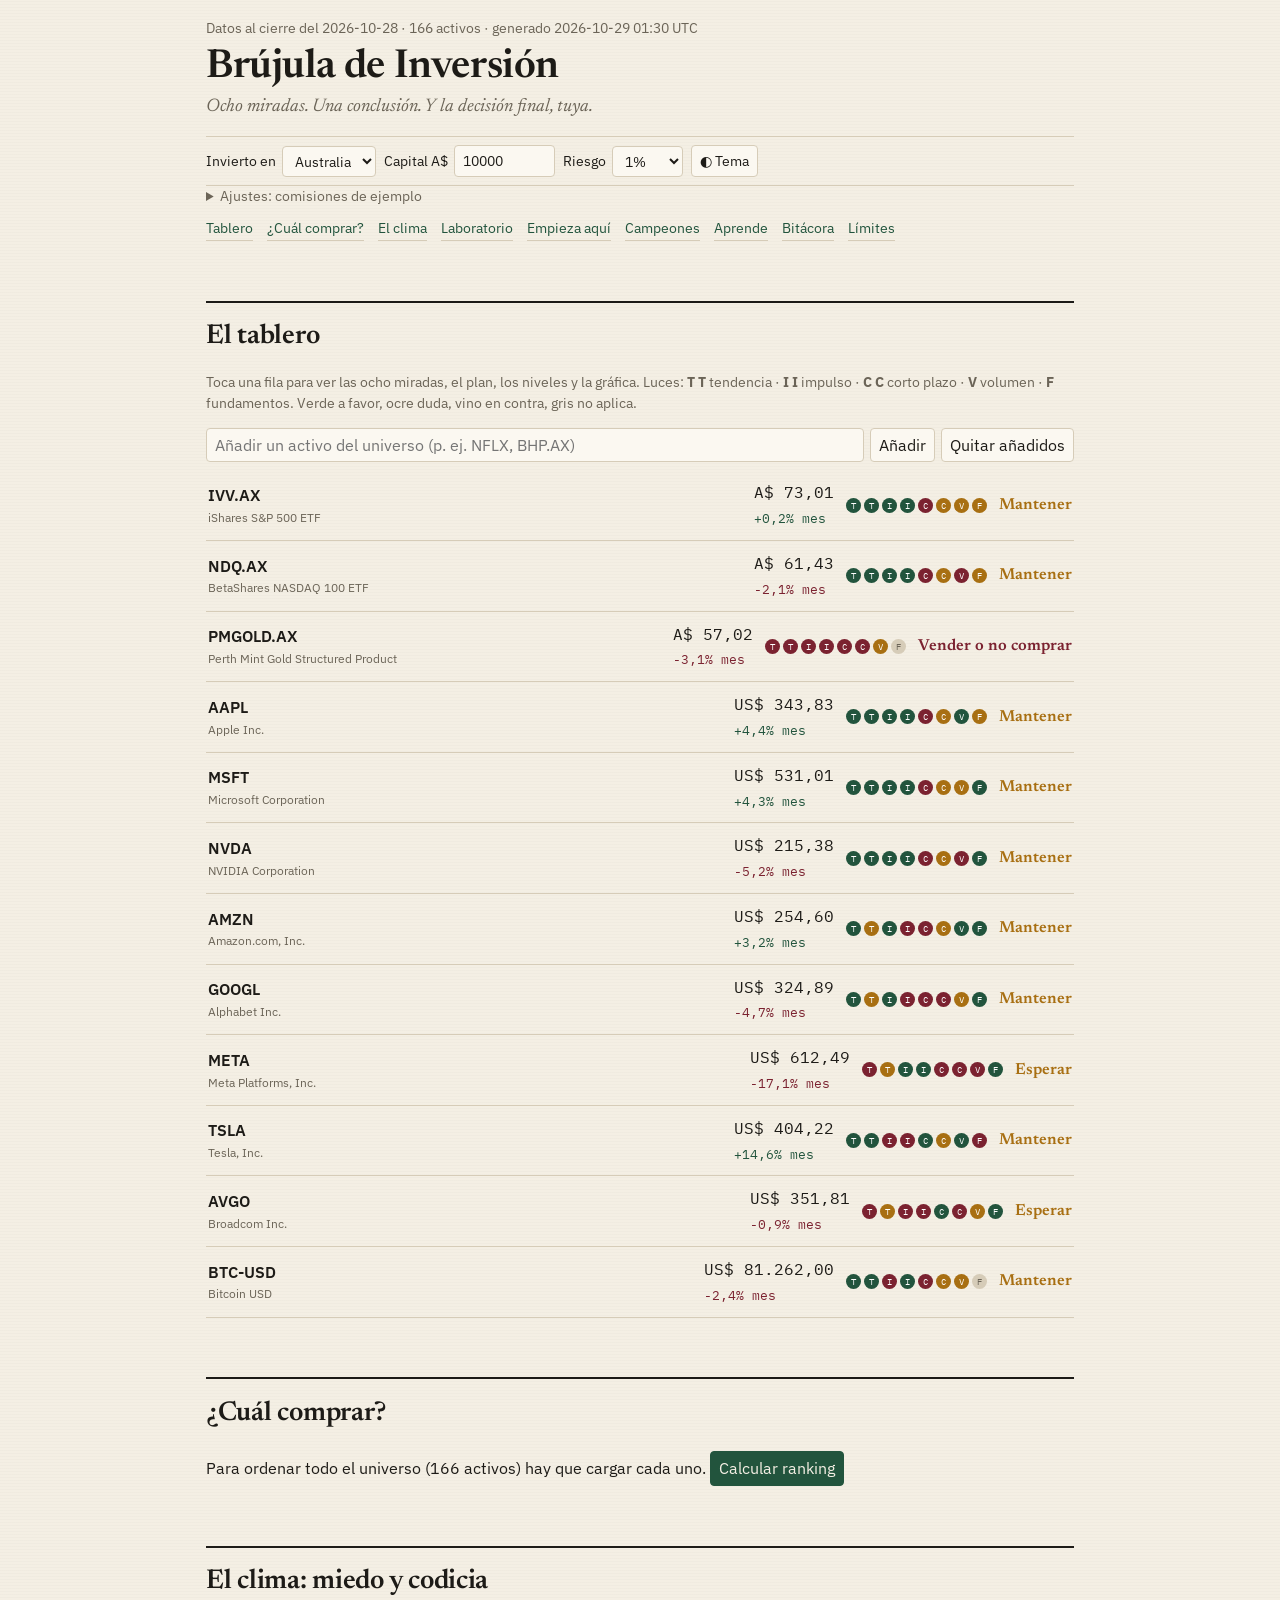
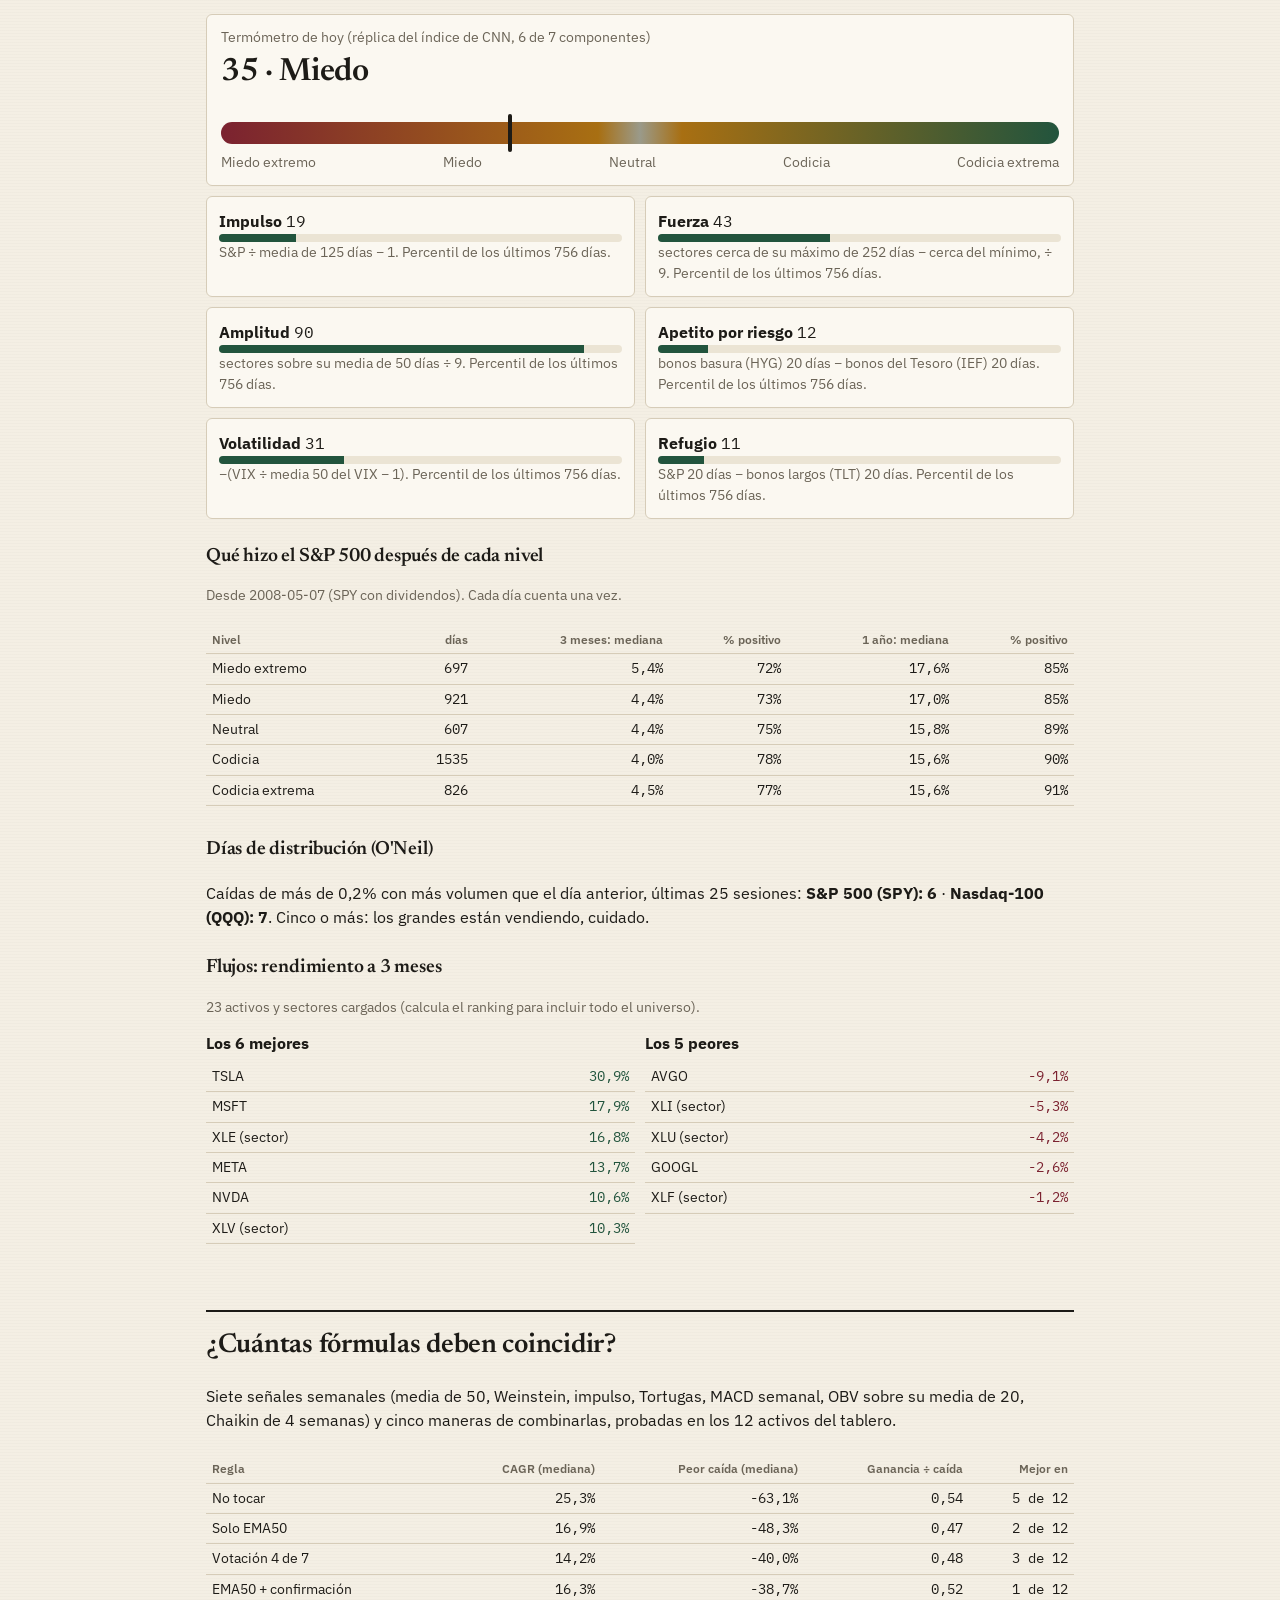
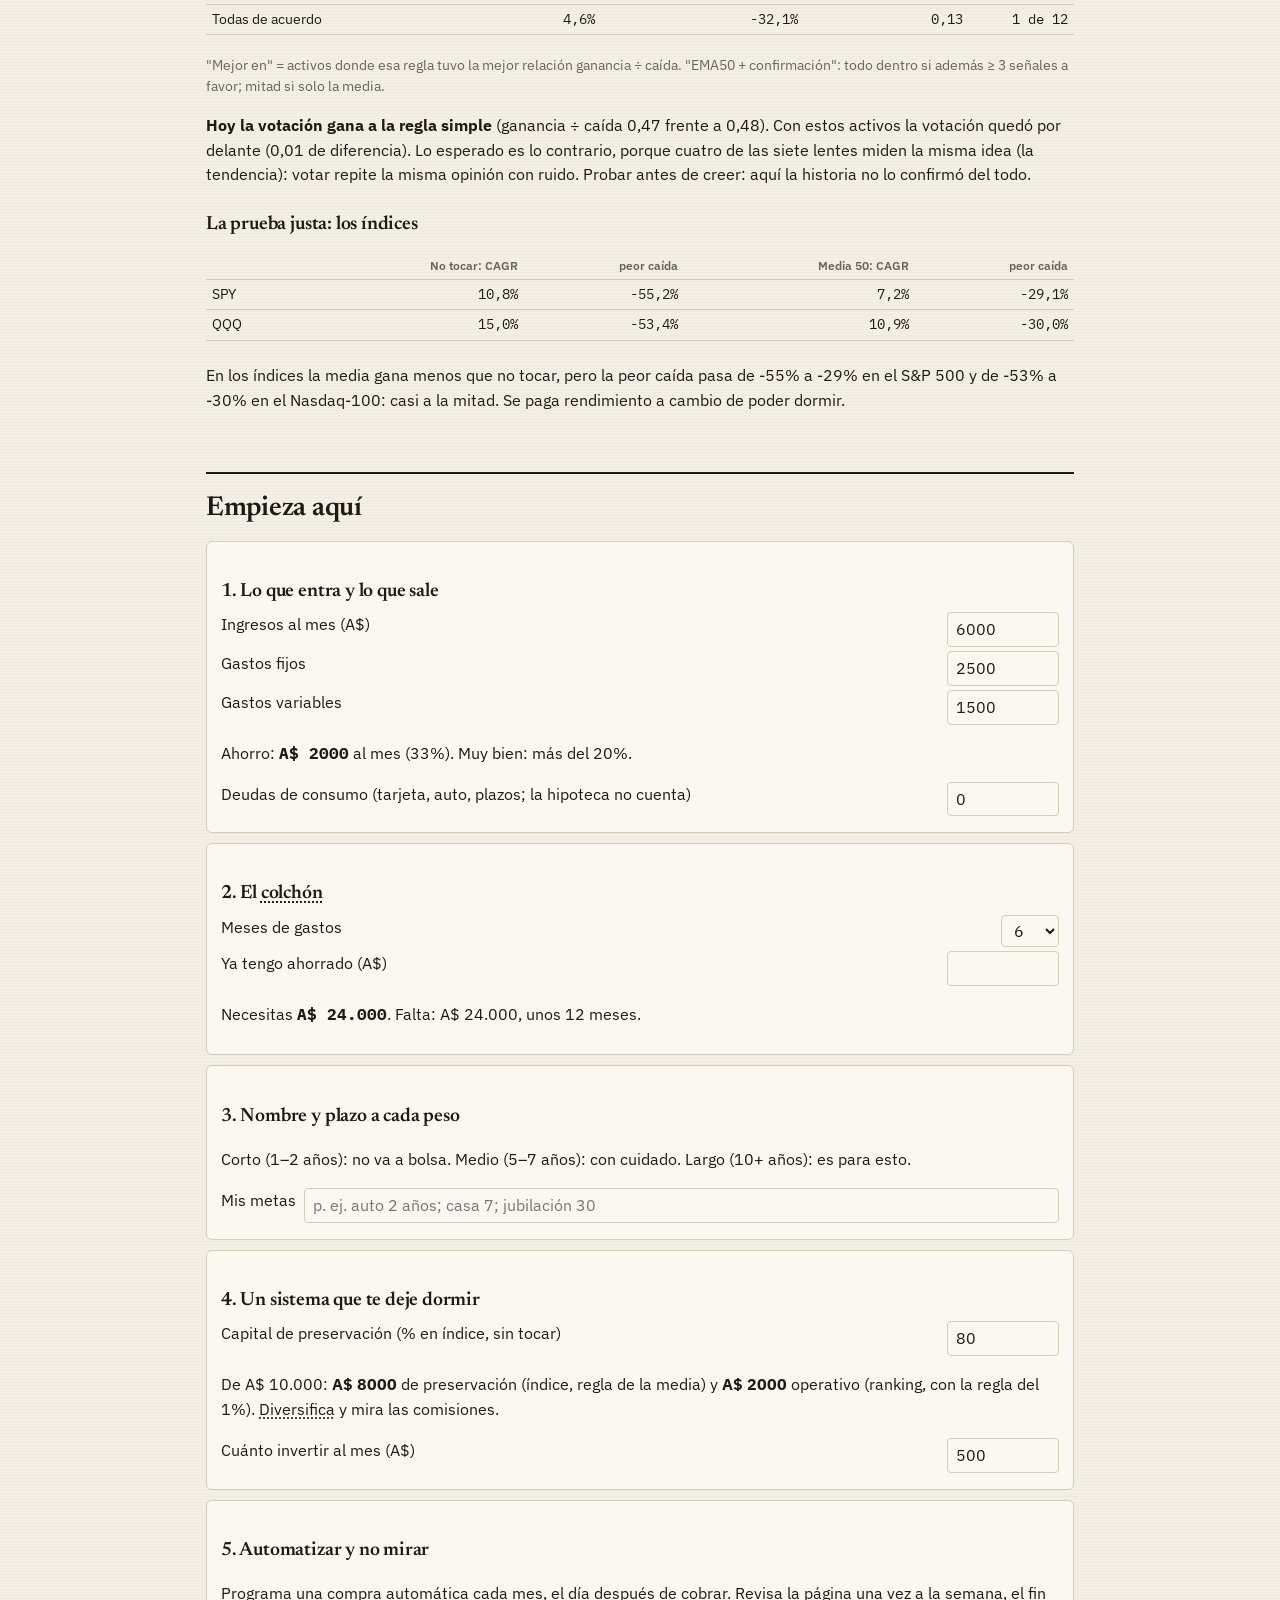
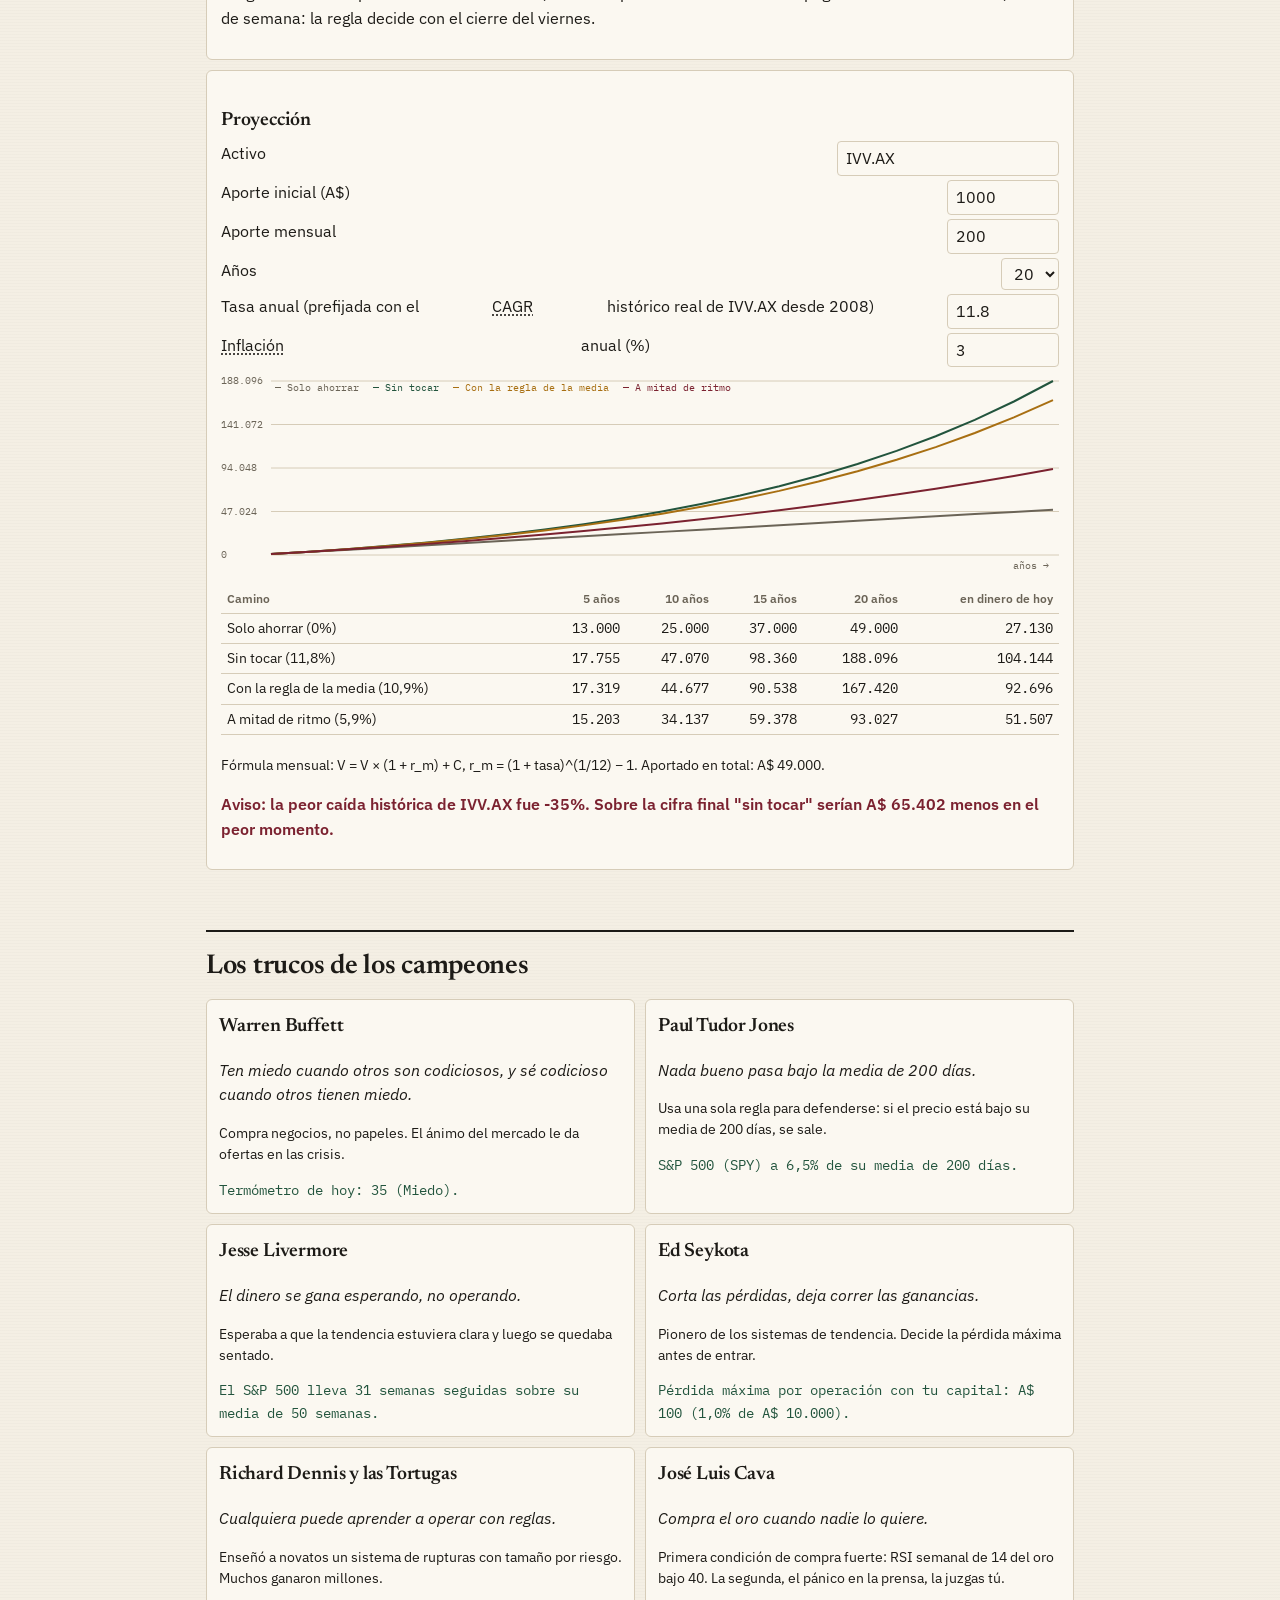
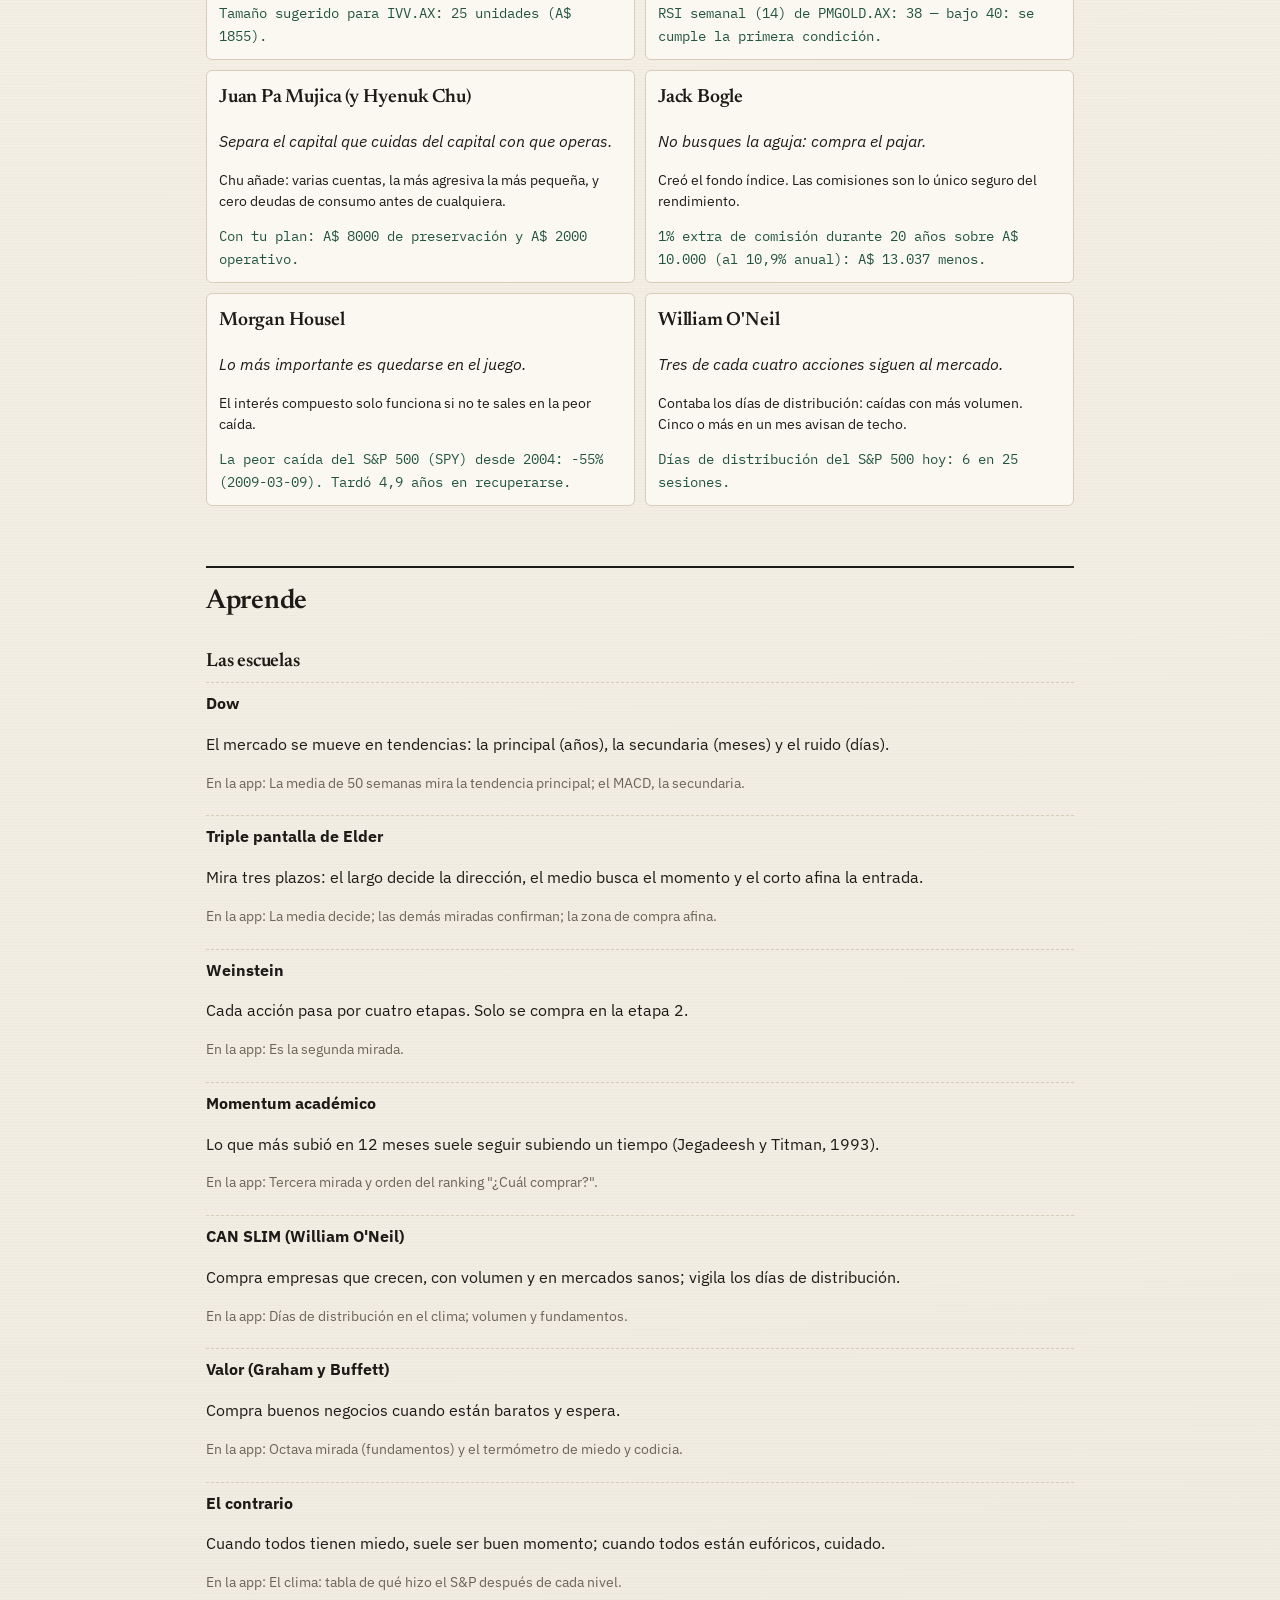
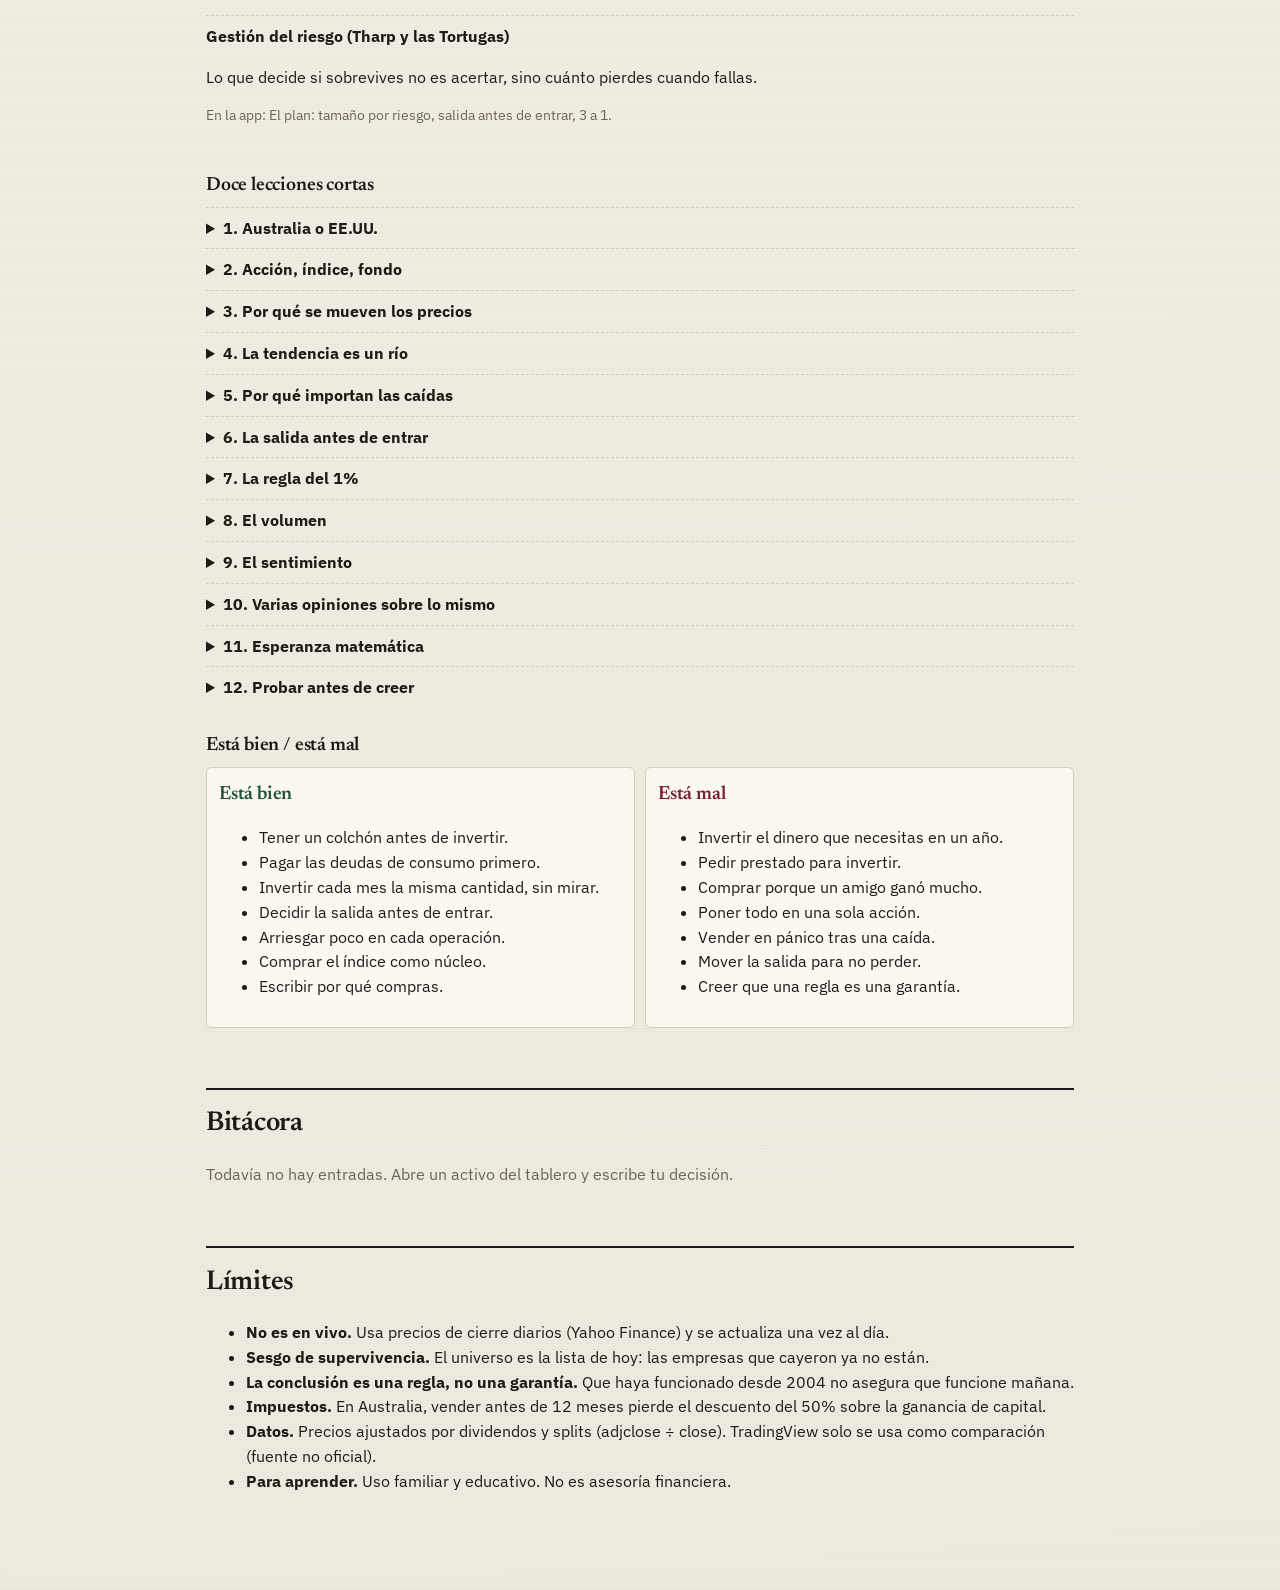
==== index.html @ 7ba1edbd "Publicar Brújula de Inversión" ====
<!doctype html><html lang="es"><head><meta charset="utf-8"><meta name="viewport" content="width=device-width,initial-scale=1">
<title>Brújula de Inversión</title>
<link rel="preconnect" href="https://fonts.googleapis.com"><link rel="preconnect" href="https://fonts.gstatic.com" crossorigin>
<link href="https://fonts.googleapis.com/css2?family=Newsreader:ital,opsz,wght@0,6..72,400;0,6..72,600;1,6..72,400&family=IBM+Plex+Sans:wght@400;600&family=IBM+Plex+Mono:wght@400;600&display=swap" rel="stylesheet">
<style>:root{--paper:#f4efe4;--paper2:#ebe4d4;--ink:#1d1b17;--mute:#6b6457;--line:#d6ccb8;--green:#22543d;--greenS:#2f6b4f22;--red:#7b2230;--redS:#7b223022;--ocre:#a86f12;--ocreS:#a86f1222;--card:#fbf8f1;
--serif:'Newsreader',Georgia,serif;--sans:'IBM Plex Sans',system-ui,sans-serif;--mono:'IBM Plex Mono',ui-monospace,monospace}
[data-theme=dark]{--paper:#17150f;--paper2:#201d16;--ink:#ece6d8;--mute:#a39b8a;--line:#3a352a;--green:#6fbf8e;--greenS:#6fbf8e22;--red:#e07a86;--redS:#e07a8622;--ocre:#e0a84a;--ocreS:#e0a84a22;--card:#1d1a14}
*{box-sizing:border-box}html{-webkit-text-size-adjust:100%}
body{margin:0;background:var(--paper);background-image:radial-gradient(circle at 20% 10%,#0000 0,#0000 60%,#00000006 100%),repeating-linear-gradient(0deg,#00000004 0 1px,#0000 1px 3px);color:var(--ink);font:16px/1.55 var(--sans)}
.wrap{max-width:900px;margin:0 auto;padding:18px 16px 80px}
h1,h2,h3,.serif{font-family:var(--serif);font-weight:600;letter-spacing:-.01em}
h1{font-size:2.5rem;margin:.2em 0 0;line-height:1.05}h2{font-size:1.7rem;margin:2.2em 0 .4em;border-top:2px solid var(--ink);padding-top:.5em}h3{font-size:1.2rem;margin:1.2em 0 .3em}
.lema{font-family:var(--serif);font-style:italic;font-size:1.15rem;color:var(--mute);margin:.2em 0 .8em}
.mono,.num{font-family:var(--mono);font-variant-numeric:tabular-nums}
.mute{color:var(--mute)}.small{font-size:.85rem}
a{color:var(--green)}
.bar{display:flex;flex-wrap:wrap;gap:8px;align-items:center;border-top:1px solid var(--line);border-bottom:1px solid var(--line);padding:8px 0;font-size:.9rem}
.bar label{display:flex;gap:6px;align-items:center}
button,select,input{font:inherit;color:inherit;background:var(--card);border:1px solid var(--line);border-radius:4px;padding:4px 8px}
button{cursor:pointer}button.pri{background:var(--green);color:var(--paper);border-color:var(--green)}
input[type=number]{width:7em}
nav{display:flex;flex-wrap:wrap;gap:4px 14px;margin:10px 0;font-size:.9rem}nav a{text-decoration:none;border-bottom:1px solid var(--line)}
.row{border-bottom:1px solid var(--line)}
.row>summary{list-style:none;cursor:pointer;display:grid;grid-template-columns:minmax(0,1.6fr) auto auto auto;gap:4px 12px;align-items:center;padding:10px 2px}
.row>summary::-webkit-details-marker{display:none}
.row .nm{font-weight:600;min-width:0}.row .nm small{display:block;font-weight:400;color:var(--mute);font-size:.78rem;white-space:nowrap;overflow:hidden;text-overflow:ellipsis}
.lights{display:flex;gap:3px}.lt{width:15px;height:15px;border-radius:50%;font:9px/15px var(--mono);text-align:center;color:#fff;background:var(--line)}
.lt.p{background:var(--green)}.lt.m{background:var(--red)}.lt.z{background:var(--ocre)}.lt.n{background:var(--line);color:var(--mute)}
.concl{font-family:var(--serif);font-weight:600;white-space:nowrap}
.c-buy{color:var(--green)}.c-sell{color:var(--red)}.c-mid{color:var(--ocre)}
.up{color:var(--green)}.dn{color:var(--red)}
.box{background:var(--card);border:1px solid var(--line);border-radius:6px;padding:12px 14px;margin:10px 0}
.verdict{border-left:4px solid var(--green)}.verdict.s{border-left-color:var(--red)}.verdict.w{border-left-color:var(--ocre)}
.verdict .big{font:600 1.6rem/1.2 var(--serif)}
.lens{border-top:1px dashed var(--line);padding:8px 0}
.lens .hd{display:flex;gap:8px;align-items:baseline;flex-wrap:wrap}.lens .fam{font-size:.75rem;text-transform:uppercase;letter-spacing:.06em;color:var(--mute)}
.tag{font:600 .78rem var(--sans);padding:1px 7px;border-radius:10px}.tag.p{background:var(--greenS);color:var(--green)}.tag.m{background:var(--redS);color:var(--red)}.tag.z{background:var(--ocreS);color:var(--ocre)}.tag.n{background:var(--paper2);color:var(--mute)}
details.how>summary{cursor:pointer;color:var(--green);font-size:.88rem;margin-top:4px}
table{border-collapse:collapse;width:100%;font-size:.86rem;margin:6px 0}th,td{padding:4px 6px;border-bottom:1px solid var(--line);text-align:right}th:first-child,td:first-child{text-align:left}th{font-weight:600;color:var(--mute);font-size:.78rem}
td{font-family:var(--mono)}td:first-child{font-family:var(--sans)}
.tbl{overflow-x:auto}
canvas{width:100%;display:block;margin:6px 0}
.interp{border:1px dashed var(--ocre);background:var(--ocreS)}.interp .lab{font:600 .75rem var(--sans);text-transform:uppercase;letter-spacing:.06em;color:var(--ocre)}
.grid2{display:grid;grid-template-columns:1fr 1fr;gap:10px}
.card{background:var(--card);border:1px solid var(--line);border-radius:6px;padding:12px}
.card h3{margin:0 0 .2em}.card .live{font-family:var(--mono);color:var(--green);font-size:.9rem;margin-top:6px}
.therm{height:22px;border-radius:11px;background:linear-gradient(90deg,var(--red),var(--ocre) 45%,#9a9a8a 50%,var(--ocre) 55%,var(--green));position:relative;margin:24px 0 8px}
.therm .pin{position:absolute;top:-8px;width:4px;height:38px;background:var(--ink);border-radius:2px}
.meter{height:8px;background:var(--paper2);border-radius:4px;overflow:hidden}.meter>i{display:block;height:100%;background:var(--green)}
.g{text-decoration:underline dotted;text-underline-offset:3px;cursor:help}
#tip{position:fixed;z-index:9;max-width:300px;background:var(--ink);color:var(--paper);padding:8px 10px;border-radius:6px;font-size:.85rem;display:none;box-shadow:0 4px 18px #0004}
.search{display:flex;gap:6px;margin:8px 0}.search input{flex:1;min-width:0}
.steps label{display:flex;justify-content:space-between;gap:8px;margin:4px 0;flex-wrap:wrap}
.warn{color:var(--red);font-weight:600}
.okbad{display:grid;grid-template-columns:1fr 1fr;gap:10px}
.progress{font-size:.85rem;color:var(--mute)}
@media (max-width:620px){h1{font-size:2rem}.row>summary{grid-template-columns:1fr auto;}.row>summary .lights{grid-column:1}.row>summary .concl{grid-column:2;text-align:right}.grid2,.okbad{grid-template-columns:1fr}.wrap{padding:12px 10px 60px}th,td{padding:3px 4px}table{font-size:.78rem}}
</style></head><body><div class="wrap">
<header><div class="mute small" id="asof">Cargando datos…</div><h1>Brújula de Inversión</h1><p class="lema">Ocho miradas. Una conclusión. Y la decisión final, tuya.</p>
<div class="bar"><label>Invierto en <select id="region"><option value="AU">Australia</option><option value="US">EE.UU.</option></select></label>
<label>Capital A$ <input type="number" id="capital" min="100" step="100"></label>
<label>Riesgo <select id="risk"><option value="0.005">0,5%</option><option value="0.01">1%</option><option value="0.02">2%</option></select></label>
<button id="theme" title="Tema claro u oscuro">◐ Tema</button></div>
<details class="small"><summary class="mute">Ajustes: comisiones de ejemplo</summary><div class="bar"><label>ASX A$/operación <input type="number" id="feeASX" step="0.5"></label><label>EE.UU. US$/operación <input type="number" id="feeUS" step="0.5"></label><label>Cambio de moneda % <input type="number" id="fxFee" step="0.1"></label></div></details>
<nav><a href="#s-board">Tablero</a><a href="#s-rank">¿Cuál comprar?</a><a href="#s-clima">El clima</a><a href="#s-lab">Laboratorio</a><a href="#s-start">Empieza aquí</a><a href="#s-champs">Campeones</a><a href="#s-teach">Aprende</a><a href="#s-journal">Bitácora</a><a href="#s-limits">Límites</a></nav></header>
<section id="s-board"><h2>El tablero</h2><p class="small mute">Toca una fila para ver las ocho miradas, el plan, los niveles y la gráfica. Luces: <b>T T</b> tendencia · <b>I I</b> impulso · <b>C C</b> corto plazo · <b>V</b> volumen · <b>F</b> fundamentos. Verde a favor, ocre duda, vino en contra, gris no aplica.</p>
<div class="search"><input id="addIn" list="addList" placeholder="Añadir un activo del universo (p. ej. NFLX, BHP.AX)"><datalist id="addList"></datalist><button id="addBtn">Añadir</button><button id="clearBtn" title="Quitar los añadidos">Quitar añadidos</button></div><div id="board"></div></section>
<section id="s-rank"><h2>¿Cuál comprar?</h2><div id="rank"></div></section>
<section id="s-clima"><h2>El clima: miedo y codicia</h2><div id="clima"></div></section>
<section id="s-lab"><h2>¿Cuántas fórmulas deben coincidir?</h2><div id="lab"><p class="progress">Calculando…</p></div></section>
<section id="s-start"><h2>Empieza aquí</h2><div id="start"></div></section>
<section id="s-champs"><h2>Los trucos de los campeones</h2><div id="champs"></div></section>
<section id="s-teach"><h2>Aprende</h2><h3>Las escuelas</h3><div id="schools"></div><h3>Doce lecciones cortas</h3><div id="lessons"></div><h3>Está bien / está mal</h3><div class="okbad" id="okbad"></div></section>
<section id="s-journal"><h2>Bitácora</h2><div id="journal"></div></section>
<section id="s-limits"><h2>Límites</h2><ul>
<li><b>No es en vivo.</b> Usa precios de cierre diarios (Yahoo Finance) y se actualiza una vez al día.</li>
<li><b>Sesgo de supervivencia.</b> El universo es la lista de hoy: las empresas que cayeron ya no están.</li>
<li><b>La conclusión es una regla, no una garantía.</b> Que haya funcionado desde 2004 no asegura que funcione mañana.</li>
<li><b>Impuestos.</b> En Australia, vender antes de 12 meses pierde el descuento del 50% sobre la ganancia de capital.</li>
<li><b>Datos.</b> Precios ajustados por dividendos y splits (adjclose ÷ close). TradingView solo se usa como comparación (fuente no oficial).</li>
<li><b>Para aprender.</b> Uso familiar y educativo. No es asesoría financiera.</li></ul></section>
</div><div id="tip"></div>
<script>/* Textos fijos (enseñanza). Separados del motor y de la interfaz. */
window.TXT = {
lens: {
 ema: { what: 'Compara el cierre de la semana con la media de las últimas 50 semanas (casi un año).', why: 'Los precios tienden a seguir su dirección durante meses. Estar dentro solo cuando la tendencia sube evita las grandes caídas.', fails: 'En mercados sin dirección: el precio cruza la media una y otra vez y cada cruce cuesta un poco.', src: 'Faber, M. (2007). A Quantitative Approach to Tactical Asset Allocation. Journal of Wealth Management.', f: 'EMA_t = C_t × k + EMA_(t−1) × (1−k), k = 2/51. A favor si cierre semanal > EMA.' },
 wein: { what: 'La media simple de 30 semanas y hacia dónde apunta. Divide la vida de un precio en cuatro etapas.', why: 'Comprar en la etapa 2 (subida) y salir en la 4 (bajada) evita las bases largas y las caídas.', fails: 'Cuando la media se aplana: las etapas 1 y 3 se confunden y la señal llega tarde.', src: 'Weinstein, S. (1988). Secrets for Profiting in Bull and Bear Markets. McGraw-Hill.', f: 'Etapa 2: cierre > MA30 y MA30 > MA30 de hace 4 semanas. Etapa 4: cierre < MA30 y MA30 baja. Prueba: dentro solo en etapa 2.' },
 mom: { what: 'Cuánto subió o bajó el precio en 12 meses, sin contar el último mes.', why: 'Lo que subió en el último año suele seguir subiendo unos meses más (impulso). Se salta el último mes porque a corto plazo los precios tienden a devolver.', fails: 'En los giros bruscos del mercado (por ejemplo, rebotes tras una crisis) el impulso se da la vuelta de golpe.', src: 'Jegadeesh, N. y Titman, S. (1993). Returns to Buying Winners and Selling Losers. Journal of Finance. Moskowitz, Ooi y Pedersen (2012), Time Series Momentum.', f: 'Impulso = C[i−4] ÷ C[i−52] − 1 (semanas). A favor si > 0.' },
 turt: { what: 'Si el precio rompe el máximo de las 20 semanas anteriores (entra) o el mínimo de las 10 anteriores (sale).', why: 'Las grandes tendencias empiezan con una ruptura. Se corta pronto lo que no funciona y se deja correr lo que sí.', fails: 'Muchas rupturas son falsas: entra arriba y sale abajo. Gana pocas veces, pero cuando gana, gana mucho.', src: 'Faith, C. (2007). Way of the Turtle. McGraw-Hill. Reglas de Richard Dennis y Richard Donchian.', f: 'Dentro si cierre semanal > máximo de las 20 semanas anteriores; fuera si cierre < mínimo de las 10 anteriores.' },
 macd: { what: 'La diferencia entre una media rápida (12 días) y una lenta (26 días), comparada con su propia media de 9 días.', why: 'Detecta cuándo el impulso de corto plazo acelera o se frena.', fails: 'Da muchas señales: en mercados laterales cambia casi cada semana y las comisiones se lo comen.', src: 'Appel, G. (2005). Technical Analysis: Power Tools for Active Investors. FT Press.', f: 'MACD = EMA12 − EMA26 (diario); señal = EMA9 del MACD. A favor si MACD > señal. Histograma = MACD − señal.' },
 rsi: { what: 'Un RSI muy corto (2 días) para ver si el precio cayó fuerte en pocos días, siempre que esté sobre su media de 200 días.', why: 'Dentro de una subida, las caídas bruscas de dos o tres días suelen rebotar.', fails: 'En caídas largas: lo que parecía un retroceso es el comienzo de una bajada. Por eso no opera bajo la media de 200.', src: 'Connors, L. y Alvarez, C. (2008). Short Term Trading Strategies That Work. Wilder, J. W. (1978). New Concepts in Technical Trading Systems.', f: 'RSI(2) con medias de Wilder. Bajo SMA200: en contra. RSI(2) < 10: a favor. > 90: muy estirado. Prueba: entra con RSI(2) < 10 sobre la SMA200; sale cuando cierra sobre su media de 5 días o bajo la de 200.' },
 vol: { what: 'Si el volumen acompaña: OBV (suma el volumen de los días que sube y resta el de los que baja) y el flujo de Chaikin (dónde cierra el precio dentro del día).', why: 'Cuando entra dinero de verdad, el volumen sube en los días buenos.', fails: 'En ETF y cripto el volumen se reparte entre muchos mercados; a veces el volumen no dice nada.', src: 'Granville, J. (1963). Granville\'s New Key to Stock Market Profits. Chaikin, M. (flujo de dinero de Chaikin).', f: 'OBV diario vs EMA50(OBV); Chaikin(20) = Σ[((C−L)−(H−C))/(H−L)×V] ÷ ΣV. A favor si OBV > EMA y Chaikin > 0; en contra si ambos al revés. Prueba: dentro con ambos a favor, fuera con ambos en contra, si no sigue igual.' },
 fund: { what: 'El negocio: cuánto se paga por cada dólar de beneficio (P/E), si los beneficios crecen, si la empresa es rentable (ROE) y qué esperan los analistas.', why: 'A largo plazo el precio sigue a los beneficios. Pagar poco por un buen negocio deja margen de seguridad.', fails: 'Las empresas baratas pueden seguir baratas años. Los analistas suelen ser optimistas. No sirve para oro, cripto ni la mayoría de ETF.', src: 'Graham, B. (1949). The Intelligent Investor. Fama, E. y French, K. (1992). The Cross-Section of Expected Stock Returns.', f: '+1 si P/E esperado < 20, −1 si > 35; +1 crecimiento > 10%, −1 si negativo; +1 ROE > 15%, −1 < 8%; +1 objetivo > precio +10%, −1 si < −3%. A favor ≥ 2; en contra ≤ −1. SPY: P/E histórico vs 20; QQQ vs 25 (+5 = caro).' }
},
gloss: {
 'índice':'Una cesta que mide un mercado entero, como el S&P 500 (las 500 grandes empresas de EE.UU.).','acción':'Un pedacito de una empresa. Si a la empresa le va bien, la acción suele subir.','ETF':'Un fondo que se compra como una acción y lleva dentro muchas acciones (o oro, o bonos).',
 'media de 50 semanas':'El precio promedio del último año, dando más peso a las semanas recientes. Es la regla que decide aquí.','media móvil':'El promedio de los últimos N precios, que se va moviendo cada día.','tendencia':'La dirección de fondo del precio: sube, baja o de lado. Como la corriente de un río.',
 'impulso':'Cuánto subió un precio en un periodo. Lo que sube con fuerza suele seguir un tiempo.','volumen':'Cuántas acciones se compraron y vendieron. Mucho volumen = mucha gente opinando.','peor caída':'La mayor bajada desde un máximo hasta un mínimo. Mide cuánto dolor hubo que aguantar.',
 'CAGR':'Rendimiento anual compuesto: lo que creció cada año, en promedio, contando el interés sobre el interés.','stop':'Un precio fijado de antemano para salir si la operación sale mal.','retroceso':'Una bajada temporal dentro de una subida.',
 'ruptura':'Cuando el precio supera un máximo (o un mínimo) que lo frenaba.','sentimiento':'El ánimo del mercado: miedo o codicia.','VIX':'El "índice del miedo": cuánto esperan que se mueva el S&P 500 en el próximo mes.',
 'P/E':'Precio ÷ beneficio por acción. Cuántos años de beneficios pagas al comprar. 20 = pagas 20 años.','ballenas':'Inversores muy grandes (fondos, bancos) que mueven el precio con sus órdenes.','sesgo de supervivencia':'Solo vemos a los que sobrevivieron. Las empresas que quebraron ya no están en la lista, y eso hace que el pasado parezca mejor.',
 'OBV':'On-Balance Volume: suma el volumen de los días que sube y resta el de los que baja.','MACD':'Diferencia entre una media rápida y una lenta. Mide si el impulso corto acelera o se frena.','RSI':'Índice de fuerza relativa, de 0 a 100. Muy bajo = cayó mucho en poco tiempo; muy alto = subió mucho.',
 'colchón':'Dinero guardado para emergencias (3 a 12 meses de gastos). No se invierte en bolsa.','interés compuesto':'Ganar intereses sobre los intereses. Con años, crece como una bola de nieve.','inflación':'La subida general de precios. Hace que el mismo dinero compre menos cada año.',
 'diversificar':'No poner todos los huevos en la misma cesta.','volatilidad':'Cuánto se mueve un precio arriba y abajo. Más volatilidad = más nervios.','correlación':'Si dos precios se mueven juntos (cerca de 1) o cada uno por su lado (cerca de 0).',
 'backtest':'Prueba histórica: aplicar una regla al pasado para ver si habría funcionado.','regla del 1%':'No arriesgar más del 1% del capital en una sola operación.','ATR':'Rango verdadero medio: cuánto se mueve el precio en un día (o semana) normal.',
 'flujo de Chaikin':'Mide si el precio cierra cerca del máximo (compran) o del mínimo (venden) del día, pesado por el volumen.','dividendo':'Parte del beneficio que la empresa reparte a sus accionistas.','soporte':'Un precio donde muchas veces se frenaron las caídas.',
 'resistencia':'Un precio donde muchas veces se frenaron las subidas.','esperanza matemática':'Lo que ganas en promedio por operación: % aciertos × ganancia − % fallos × pérdida.'
},
schools: [
 ['Dow','El mercado se mueve en tendencias: la principal (años), la secundaria (meses) y el ruido (días).','La media de 50 semanas mira la tendencia principal; el MACD, la secundaria.'],
 ['Triple pantalla de Elder','Mira tres plazos: el largo decide la dirección, el medio busca el momento y el corto afina la entrada.','La media decide; las demás miradas confirman; la zona de compra afina.'],
 ['Weinstein','Cada acción pasa por cuatro etapas. Solo se compra en la etapa 2.','Es la segunda mirada.'],
 ['Momentum académico','Lo que más subió en 12 meses suele seguir subiendo un tiempo (Jegadeesh y Titman, 1993).','Tercera mirada y orden del ranking "¿Cuál comprar?".'],
 ['CAN SLIM (William O\'Neil)','Compra empresas que crecen, con volumen y en mercados sanos; vigila los días de distribución.','Días de distribución en el clima; volumen y fundamentos.'],
 ['Valor (Graham y Buffett)','Compra buenos negocios cuando están baratos y espera.','Octava mirada (fundamentos) y el termómetro de miedo y codicia.'],
 ['El contrario','Cuando todos tienen miedo, suele ser buen momento; cuando todos están eufóricos, cuidado.','El clima: tabla de qué hizo el S&P después de cada nivel.'],
 ['Gestión del riesgo (Tharp y las Tortugas)','Lo que decide si sobrevives no es acertar, sino cuánto pierdes cuando fallas.','El plan: tamaño por riesgo, salida antes de entrar, 3 a 1.']
],
lessons: [
 ['Australia o EE.UU.','Puedes comprar el mismo índice en la bolsa australiana (IVV.AX) o en la de EE.UU. (SPY). Lo que cambia es la moneda: si el dólar australiano baja, lo de EE.UU. vale más en A$.'],
 ['Acción, índice, fondo','Una acción es una empresa. Un índice es una lista de empresas. Un fondo (ETF) te deja comprar el índice entero de una vez.'],
 ['Por qué se mueven los precios','Por los beneficios de las empresas a largo plazo; por el miedo y la codicia a corto plazo; por los tipos de interés siempre.'],
 ['La tendencia es un río','Nadar a favor de la corriente cuesta menos. La media de 50 semanas te dice hacia dónde va el río.'],
 ['Por qué importan las caídas','Si pierdes 50%, necesitas ganar 100% para volver. Evitar las grandes caídas vale más que acertar cada subida.'],
 ['La salida antes de entrar','Antes de comprar, decide dónde vas a vender si sale mal. Si no sabes dónde sales, no entres.'],
 ['La regla del 1%','No arriesgues más del 1% de tu capital en una operación. Así, diez errores seguidos te quitan solo 10%.'],
 ['El volumen','El volumen dice cuánta gente está detrás de un movimiento. Una subida sin volumen es sospechosa.'],
 ['El sentimiento','El mercado oscila entre el miedo y la codicia. Los extremos duran poco.'],
 ['Varias opiniones sobre lo mismo','Ocho miradas no son ocho pruebas distintas: varias miden la misma idea (la tendencia). Por eso aquí decide una y las demás confirman.'],
 ['Esperanza matemática','Si aciertas 3 de cada 10 veces y cuando aciertas ganas 3 y cuando fallas pierdes 1: 0,3 × 3 − 0,7 × 1 = +0,2 por operación. Ganas sin acertar casi nunca.'],
 ['Probar antes de creer','Cada regla de esta página se probó con la historia desde 2004. Si una regla no ganó en el pasado, no hay razón para creer que ganará mañana.']
],
ok: ['Tener un colchón antes de invertir.','Pagar las deudas de consumo primero.','Invertir cada mes la misma cantidad, sin mirar.','Decidir la salida antes de entrar.','Arriesgar poco en cada operación.','Comprar el índice como núcleo.','Escribir por qué compras.'],
bad: ['Invertir el dinero que necesitas en un año.','Pedir prestado para invertir.','Comprar porque un amigo ganó mucho.','Poner todo en una sola acción.','Vender en pánico tras una caída.','Mover la salida para no perder.','Creer que una regla es una garantía.']
};
</script><script>/* Brújula de Inversión — MOTOR DE CÁLCULO (sin interfaz, sin DOM).
   Funciona en el navegador (window.Engine) y en Node (module.exports) para poder probarlo.
   Todas las fórmulas siguen el prompt; los comentarios dicen la sección. */
(function (root) {
'use strict';
const E = {};
const DAY0 = Date.UTC(1970, 0, 1);
E.dayStr = d => new Date(DAY0 + d * 864e5).toISOString().slice(0, 10);
E.SPLIT_DAY = Math.round(Date.UTC(2017, 1, 1) / 864e5);   // "hasta enero de 2017 y desde entonces"
E.COST = 0.0015;                                           // 0,15% por cambio de posición

/* ---------- datos ---------- */
E.decode = function (j) {           // t en diferencias -> días; v ÷100 -> ×100
  const n = j.t.length, d = new Array(n); let acc = 0;
  for (let i = 0; i < n; i++) { acc += j.t[i]; d[i] = acc; }
  return { d, o: j.o, h: j.h, l: j.l, c: j.c, v: j.v.map(x => x * 100) };
};
E.lastIdxOnOrBefore = function (d, day) {   // búsqueda binaria
  let lo = 0, hi = d.length - 1, r = -1;
  while (lo <= hi) { const m = (lo + hi) >> 1; if (d[m] <= day) { r = m; lo = m + 1; } else hi = m - 1; }
  return r;
};
E.valueAt = (S, day) => { const i = E.lastIdxOnOrBefore(S.d, day); return i < 0 ? null : S.c[i]; };

/* §3 velas semanales: semana = floor((día+3)/7) */
E.weekly = function (D) {
  const W = { wk: [], d: [], o: [], h: [], l: [], c: [], v: [], first: [], last: [] };
  for (let i = 0; i < D.d.length; i++) {
    const w = Math.floor((D.d[i] + 3) / 7), n = W.wk.length;
    if (n && W.wk[n - 1] === w) {
      const k = n - 1; W.h[k] = Math.max(W.h[k], D.h[i]); W.l[k] = Math.min(W.l[k], D.l[i]);
      W.c[k] = D.c[i]; W.v[k] += D.v[i]; W.d[k] = D.d[i]; W.last[k] = i;
    } else {
      W.wk.push(w); W.d.push(D.d[i]); W.o.push(D.o[i]); W.h.push(D.h[i]); W.l.push(D.l[i]);
      W.c.push(D.c[i]); W.v.push(D.v[i]); W.first.push(i); W.last.push(i);
    }
  }
  return W;
};

/* ---------- indicadores ---------- */
E.ema = function (a, n) {           // EMA_t = x_t·k + EMA_(t−1)·(1−k), k = 2/(n+1); arranca en el primer valor
  const k = 2 / (n + 1), out = new Array(a.length); let e = null;
  for (let i = 0; i < a.length; i++) { const x = a[i]; if (x == null) { out[i] = e; continue; } e = e == null ? x : x * k + e * (1 - k); out[i] = e; }
  return out;
};
E.sma = function (a, n) {
  const out = new Array(a.length).fill(null); let s = 0;
  for (let i = 0; i < a.length; i++) { s += a[i]; if (i >= n) s -= a[i - n]; if (i >= n - 1) out[i] = s / n; }
  return out;
};
E.rsi = function (c, n) {           // RSI con medias de Wilder
  const out = new Array(c.length).fill(null); let ag = 0, al = 0;
  for (let i = 1; i < c.length; i++) {
    const ch = c[i] - c[i - 1], g = Math.max(ch, 0), l = Math.max(-ch, 0);
    if (i <= n) { ag += g / n; al += l / n; if (i === n) out[i] = al === 0 ? 100 : 100 - 100 / (1 + ag / al); }
    else { ag = (ag * (n - 1) + g) / n; al = (al * (n - 1) + l) / n; out[i] = al === 0 ? 100 : 100 - 100 / (1 + ag / al); }
  }
  return out;
};
E.atr = function (h, l, c, n) {     // ATR de Wilder
  const out = new Array(c.length).fill(null); let a = 0;
  for (let i = 0; i < c.length; i++) {
    const tr = i ? Math.max(h[i] - l[i], Math.abs(h[i] - c[i - 1]), Math.abs(l[i] - c[i - 1])) : h[i] - l[i];
    if (i < n) { a += tr / n; if (i === n - 1) out[i] = a; } else { a = (a * (n - 1) + tr) / n; out[i] = a; }
  }
  return out;
};
E.macdFull = function (c) {
  const e12 = E.ema(c, 12), e26 = E.ema(c, 26), m = e12.map((x, i) => x - e26[i]), s = E.ema(m, 9);
  return { m, s, h: m.map((x, i) => x - s[i]) };
};
E.obv = function (c, v) { const o = [0]; for (let i = 1; i < c.length; i++) o.push(o[i - 1] + (c[i] > c[i - 1] ? v[i] : c[i] < c[i - 1] ? -v[i] : 0)); return o; };
E.chaikin = function (h, l, c, v, n) {   // Σ[((C−L)−(H−C))/(H−L)×V] ÷ ΣV
  const out = new Array(c.length).fill(null); const mf = c.map((x, i) => h[i] > l[i] ? ((x - l[i]) - (h[i] - x)) / (h[i] - l[i]) * v[i] : 0);
  let a = 0, b = 0;
  for (let i = 0; i < c.length; i++) { a += mf[i]; b += v[i]; if (i >= n) { a -= mf[i - n]; b -= v[i - n]; } if (i >= n - 1) out[i] = b > 0 ? a / b : null; }
  return out;
};
E.rollMax = (a, n, i) => { let m = -Infinity; for (let j = Math.max(0, i - n + 1); j <= i; j++) m = Math.max(m, a[j]); return m; };
E.rollMin = (a, n, i) => { let m = Infinity; for (let j = Math.max(0, i - n + 1); j <= i; j++) m = Math.min(m, a[j]); return m; };

/* ---------- prueba histórica (§6) ----------
   sig[i] = exposición (0..1) decidida al cierre del día i; se ejecuta en la apertura de i+1.
   a[i] = exposición durante el día i = sig[i−1]. Noche (c[i−1]→o[i]) con a[i−1]; día (o[i]→c[i]) con a[i].
   Costo 0,15% × |cambio de exposición|. */
E.backtest = function (D, sig, start) {
  const n = D.d.length, eq = new Array(n).fill(null), pos = new Array(n).fill(0), bh = new Array(n).fill(null);
  eq[start] = 1; bh[start] = 1; let prevA = 0, trades = [], cur = null;
  for (let i = start + 1; i < n; i++) {
    const a = sig[i - 1] == null ? 0 : sig[i - 1];
    let f = (1 + prevA * (D.o[i] / D.c[i - 1] - 1));
    if (a !== prevA) {
      f *= 1 - E.COST * Math.abs(a - prevA);
      if (prevA === 0 && a > 0) cur = { in: i, eqIn: eq[i - 1] * f };
      if (prevA > 0 && a === 0 && cur) { const eqOut = eq[i - 1] * f; trades.push({ in: cur.in, out: i, r: eqOut / cur.eqIn - 1 }); cur = null; }
    }
    f *= (1 + a * (D.c[i] / D.o[i] - 1));
    eq[i] = eq[i - 1] * f; pos[i] = a; prevA = a;
    bh[i] = D.c[i] / D.c[start];
  }
  if (cur) trades.push({ in: cur.in, out: n - 1, r: eq[n - 1] / cur.eqIn - 1, open: true });
  return { eq, bh, pos, trades, start };
};
E.stats = function (D, eq, s, e) {
  if (s == null || e - s < 20) return null;
  let peak = eq[s], dd = 0;
  for (let i = s; i <= e; i++) { peak = Math.max(peak, eq[i]); dd = Math.min(dd, eq[i] / peak - 1); }
  const yrs = (D.d[e] - D.d[s]) / 365.25, cagr = Math.pow(eq[e] / eq[s], 1 / yrs) - 1;
  return { cagr, dd, ratio: dd < 0 ? cagr / -dd : null, yrs, from: D.d[s], to: D.d[e] };
};
E.periods = function (D, start) {   // dos periodos: hasta ene-2017 y desde; si es joven, por la mitad
  const n = D.d.length - 1, si = E.lastIdxOnOrBefore(D.d, E.SPLIT_DAY - 1);
  if (D.d[start] < E.SPLIT_DAY - 5 * 365) return [[start, si], [si, n]];
  const mid = Math.floor((start + n) / 2); return [[start, mid], [mid, n]];
};
E.beats = function (r, b) {          // gana en un periodo
  if (!r || !b) return false;
  if (r.cagr > b.cagr) return true;
  return r.ratio != null && b.ratio != null && r.ratio >= 0.9 * b.ratio && (r.dd - b.dd) >= 0.05;
};
E.evaluate = function (D, sig, start) {
  const bt = E.backtest(D, sig, start), n = D.d.length - 1;
  const all = E.stats(D, bt.eq, start, n), allB = E.stats(D, bt.bh, start, n);
  const per = E.periods(D, start).map(([s, e]) => {
    const bhSeg = bt.bh, r = E.stats(D, bt.eq, s, e), b = E.stats(D, bhSeg, s, e);
    return { s, e, rule: r, hold: b, win: E.beats(r, b) };
  });
  const wins = per.filter(p => p.win).length, nt = bt.trades.length;
  const verdict = nt < 4 ? 'Pocos datos' : wins === 2 ? 'Probada' : wins === 1 ? 'Funcionó a medias' : 'No ganó a mantener';
  const winPct = nt ? bt.trades.filter(t => t.r > 0).length / nt : null;
  const inTime = bt.pos.slice(start).filter(x => x > 0).length / (n - start + 1);
  return { verdict, all, hold: allB, per, trades: nt, winPct, inTime, bt };
};

/* ---------- las ocho miradas (§4) ---------- */
function weeklyToDaily(W, wsig, n) {  // señal semanal decidida al cierre del último día de la semana
  const s = new Array(n).fill(null);
  for (let k = 0; k < W.wk.length; k++) s[W.last[k]] = wsig[k];
  let cur = null; for (let i = 0; i < n; i++) { if (s[i] != null) cur = s[i]; else s[i] = cur; }
  return s;
}
E.weeklyToDaily = weeklyToDaily;
function hysteresis(a) { let cur = null; return a.map(x => { if (x === 1 || x === 0) cur = x; return cur; }); }

E.prepare = function (D) {
  const W = E.weekly(D), n = D.d.length;
  const X = { D, W };
  X.ema50 = E.ema(W.c, 50); X.ma30 = E.sma(W.c, 30);
  X.atrW = E.atr(W.h, W.l, W.c, 14); X.atrD = E.atr(D.h, D.l, D.c, 22);
  X.mac = E.macdFull(D.c); X.rsi2 = E.rsi(D.c, 2); X.sma200 = E.sma(D.c, 200); X.sma5 = E.sma(D.c, 5);
  X.obv = E.obv(D.c, D.v); X.obvE = E.ema(X.obv, 50); X.chk = E.chaikin(D.h, D.l, D.c, D.v, 20);
  // señales semanales (1 = dentro, 0 = fuera)
  const nw = W.c.length;
  X.wEma = W.c.map((c, k) => k < 49 ? null : (c > X.ema50[k] ? 1 : 0));
  X.wWein = W.c.map((c, k) => (k < 33 || X.ma30[k - 4] == null) ? null : (c > X.ma30[k] && X.ma30[k] > X.ma30[k - 4] ? 1 : 0));
  X.wMom = W.c.map((c, k) => k < 52 ? null : (W.c[k - 4] / W.c[k - 52] - 1 > 0 ? 1 : 0));
  const turt = new Array(nw).fill(null); let st = 0;
  for (let k = 20; k < nw; k++) {
    const hi = E.rollMax(W.h, 20, k - 1), lo = E.rollMin(W.l, 10, k - 1);
    if (W.c[k] > hi) st = 1; else if (W.c[k] < lo) st = 0; turt[k] = st;
  }
  X.wTurt = turt;
  // señales diarias para la prueba
  X.sEma = weeklyToDaily(W, X.wEma, n); X.sWein = weeklyToDaily(W, X.wWein, n);
  X.sMom = weeklyToDaily(W, X.wMom, n); X.sTurt = weeklyToDaily(W, X.wTurt, n);
  X.sMacd = D.c.map((_, i) => i < 35 ? null : (X.mac.m[i] > X.mac.s[i] ? 1 : 0));
  const rs = new Array(n).fill(null); let inn = 0;          // Connors: entra RSI2<10 sobre SMA200; sale cierre > SMA5 o bajo SMA200
  for (let i = 200; i < n; i++) {
    if (!inn && D.c[i] > X.sma200[i] && X.rsi2[i] < 10) inn = 1;
    else if (inn && (D.c[i] > X.sma5[i] || D.c[i] < X.sma200[i])) inn = 0;
    rs[i] = inn;
  }
  X.sRsi = rs;
  X.sVol = hysteresis(D.c.map((_, i) => i < 50 || X.chk[i] == null ? null :
    (X.obv[i] > X.obvE[i] && X.chk[i] > 0 ? 1 : X.obv[i] < X.obvE[i] && X.chk[i] < 0 ? 0 : null)));
  // inicio común de las pruebas: primer día con la EMA de 50 semanas definida (y al menos 52 semanas)
  const k0 = Math.min(52, nw - 1); X.start = Math.min(W.last[k0], n - 2);
  return X;
};

const sgnTxt = s => s === 1 ? 'A favor' : s === -1 ? 'En contra' : s === 0 ? 'Duda' : 'No aplica';
E.sgnTxt = sgnTxt;
const pct = (x, d = 1) => x == null || !isFinite(x) ? '—' : (x * 100).toFixed(d).replace('.', ',') + '%';
const num = (x, d = 2) => x == null || !isFinite(x) ? '—' : x.toLocaleString('es-ES', { minimumFractionDigits: d, maximumFractionDigits: d });
E.pct = pct; E.num = num;

E.lenses = function (X, ctx) {
  const { D, W } = X, k = W.c.length - 1, i = D.d.length - 1, out = [];
  const meta = ctx.meta || {}, f = ctx.fund || {};
  // 1. EMA 50 semanas
  { const c = W.c[k], e = X.ema50[k], dist = c / e - 1;
    out.push({ id: 'ema', fam: 'Tendencia', L: 'T', name: 'Media de 50 semanas', s: c > e ? 1 : -1, ema: e, dist,
      near: Math.abs(dist) < 0.03, ev: E.evaluate(D, X.sEma, X.start), sig: X.sEma,
      txt: (c > e ? `El precio (${num(c)}) está ${pct(dist)} sobre su media de 50 semanas (${num(e)}). La tendencia larga sube.`
                  : `El precio (${num(c)}) está ${pct(-dist)} bajo su media de 50 semanas (${num(e)}). La tendencia larga baja.`) +
        (Math.abs(dist) < 0.03 ? ' Muy cerca: puede cambiar esta semana.' : '') }); }
  // 2. Weinstein
  { const c = W.c[k], m = X.ma30[k], m4 = X.ma30[k - 4];
    let st, s; if (m == null || m4 == null) { st = 'sin datos'; s = null; }
    else if (c > m && m > m4) { st = 2; s = 1; } else if (c < m && m < m4) { st = 4; s = -1; } else { st = c > m ? 3 : 1; s = 0; }
    const map = { 1: 'Etapa 1 (base): el precio duerme, todavía no sube.', 2: 'Etapa 2 (subida): sobre la media de 30 semanas y la media sube.',
      3: 'Etapa 3 (techo): sobre la media, pero la media ya no sube.', 4: 'Etapa 4 (bajada): bajo la media de 30 semanas y la media baja.' };
    out.push({ id: 'wein', fam: 'Tendencia', L: 'T', name: 'Etapas de Weinstein', s, stage: st, ma30: m,
      ev: E.evaluate(D, X.sWein, X.start), sig: X.sWein, txt: map[st] || 'Faltan semanas.' }); }
  // 3. Impulso 12 meses (salta el último mes)
  { const m = k >= 52 ? W.c[k - 4] / W.c[k - 52] - 1 : null, spy = ctx.spyMom;
    out.push({ id: 'mom', fam: 'Impulso', L: 'I', name: 'Impulso de 12 meses', s: m == null ? null : m > 0 ? 1 : -1, mom: m, spyMom: spy,
      ev: E.evaluate(D, X.sMom, X.start), sig: X.sMom,
      txt: m == null ? 'Faltan semanas.' : `En 12 meses (sin el último) ${m > 0 ? 'subió' : 'bajó'} ${pct(Math.abs(m))}. El S&P 500: ${pct(spy)}.` }); }
  // 4. Tortugas 20 semanas
  { const inn = X.wTurt[k] === 1, hi = E.rollMax(W.h, 20, k - 1), lo = E.rollMin(W.l, 10, k - 1);
    out.push({ id: 'turt', fam: 'Impulso', L: 'I', name: 'Ruptura de 20 semanas (Tortugas)', s: inn ? 1 : -1, entry: hi, exit: lo,
      ev: E.evaluate(D, X.sTurt, X.start), sig: X.sTurt,
      txt: inn ? `Dentro. Sale si una semana cierra bajo ${num(lo)} (mínimo de 10 semanas).` : `Fuera. Entra si una semana cierra sobre ${num(hi)} (máximo de 20 semanas).` }); }
  // 5. MACD diario
  { const m = X.mac.m[i], s = X.mac.s[i], h = X.mac.h[i], hy = X.mac.h[i - 1];
    out.push({ id: 'macd', fam: 'Corto plazo', L: 'C', name: 'MACD diario', s: m > s ? 1 : -1, slowing: Math.abs(h) < Math.abs(hy),
      ev: E.evaluate(D, X.sMacd, X.start), sig: X.sMacd,
      txt: (m > s ? 'El impulso corto empuja hacia arriba.' : 'El impulso corto empuja hacia abajo.') + (h < hy && m > s ? ' Se está frenando.' : h > hy && m < s ? ' La caída se está frenando.' : '') }); }
  // 6. RSI(2) Connors
  { const r = X.rsi2[i], below = D.c[i] < X.sma200[i]; let s, t;
    if (X.sma200[i] == null) { s = null; t = 'Faltan 200 días.'; }
    else if (below) { s = -1; t = 'Bajo la media de 200 días: este trader no opera bajo la media de 200.'; }
    else if (r < 10) { s = 1; t = `RSI(2) = ${num(r, 0)}: retroceso dentro de una subida. Ocasión de compra corta.`; }
    else if (r > 90) { s = 0; t = `RSI(2) = ${num(r, 0)}: muy estirado.`; } else { s = 0; t = `RSI(2) = ${num(r, 0)}: nada que hacer.`; }
    out.push({ id: 'rsi', fam: 'Corto plazo', L: 'C', name: 'Retroceso RSI(2) (Connors)', s, rsi2: r, ev: E.evaluate(D, X.sRsi, X.start), sig: X.sRsi, txt: t }); }
  // 7. Volumen
  { const last = D.v.slice(-250), zero = last.filter(x => !x).length;
    if (zero > 0.1 * last.length) out.push({ id: 'vol', fam: 'Volumen', L: 'V', name: 'Volumen', s: null, na: true, txt: 'No aplica: faltan datos de volumen.' });
    else {
      const a = X.obv[i] > X.obvE[i], b = X.chk[i] > 0, s = a && b ? 1 : !a && !b ? -1 : 0;
      const m1 = D.v.slice(-21).reduce((x, y) => x + y, 0) / 21, y1 = last.reduce((x, y) => x + y, 0) / last.length;
      out.push({ id: 'vol', fam: 'Volumen', L: 'V', name: 'Volumen', s, obvUp: a, chaikin: X.chk[i], volRatio: m1 / y1,
        ev: E.evaluate(D, X.sVol, X.start), sig: X.sVol,
        txt: `OBV ${a ? 'sobre' : 'bajo'} su media; flujo de Chaikin ${num(X.chk[i], 2)}. ${s === 1 ? 'Entra dinero.' : s === -1 ? 'Sale dinero.' : 'Señales mezcladas.'} Volumen del último mes: ${pct(m1 / y1 - 1, 0)} frente a su media anual.` });
    } }
  // 8. Fundamentos
  { const sym = ctx.sym, kind = ctx.kind; let s = null, t, pts = null, parts = [];
    if (kind === 'metal' || kind === 'crypto') t = 'No aplica, no produce beneficios.';
    else if (sym === 'SPY' || sym === 'QQQ' || sym === 'IVV.AX' || sym === 'NDQ.AX') {
      const lim = (sym === 'SPY' || sym === 'IVV.AX') ? 20 : 25, pe = f.trailingPE != null ? f.trailingPE : (ctx.twinFund || {}).trailingPE;
      if (pe == null) t = 'No aplica: sin P/E publicado.';
      else { s = pe < lim ? 1 : pe > lim + 5 ? -1 : 0; t = `P/E histórico ${num(pe, 1)} frente a ${lim} (sobre ${lim + 5} = caro). ${s === 1 ? 'Barato.' : s === -1 ? 'Caro.' : 'Precio justo o algo alto.'}`; }
    } else if (kind === 'etf') t = 'No aplica.';
    else {
      pts = 0; const pe = f.forwardPE != null && f.forwardPE > 0 ? f.forwardPE : f.trailingPE;
      if (pe != null) { const p = pe < 20 ? 1 : pe > 35 ? -1 : 0; pts += p; parts.push(`P/E ${num(pe, 1)} (${p > 0 ? '+1' : p < 0 ? '−1' : '0'})`); }
      if (f.earningsGrowth != null) { const g = f.earningsGrowth, p = g > 0.1 ? 1 : g < 0 ? -1 : 0; pts += p; parts.push(`beneficios ${pct(g, 0)} (${p > 0 ? '+1' : p < 0 ? '−1' : '0'})`); }
      if (f.returnOnEquity != null) { const r = f.returnOnEquity, p = r > 0.15 ? 1 : r < 0.08 ? -1 : 0; pts += p; parts.push(`ROE ${pct(r, 0)} (${p > 0 ? '+1' : p < 0 ? '−1' : '0'})`); }
      const px = ctx.lastClose;
      if (f.targetMeanPrice != null && px) { const u = f.targetMeanPrice / (f.currentPrice || px) - 1, p = u > 0.1 ? 1 : u < -0.03 ? -1 : 0; pts += p; parts.push(`objetivo analistas ${pct(u, 0)} (${p > 0 ? '+1' : p < 0 ? '−1' : '0'})`); }
      if (!parts.length) t = 'No aplica: sin datos del negocio.';
      else { s = pts >= 2 ? 1 : pts <= -1 ? -1 : 0; t = `${pts > 0 ? '+' : ''}${pts} puntos: ${parts.join('; ')}.`; }
    }
    out.push({ id: 'fund', fam: 'Fundamentos', L: 'F', name: 'Fundamentos', s, pts, na: s === null, txt: t });
  }
  return out;
};

/* §5 conclusión */
E.conclude = function (L, X) {
  const ema = L[0], others = L.slice(1).filter(x => x.s !== null && !x.na);
  const n = others.length, need = Math.ceil(n * 0.6), fav = others.filter(x => x.s === 1).length, con = others.filter(x => x.s === -1).length;
  const above = ema.s === 1; let label, warn = null;
  if (above) { label = fav >= need ? 'Comprar o mantener' : con >= need ? 'Mantener con cuidado' : 'Mantener';
    if (ema.dist > 0.15) warn = 'Muy estirado: entra por partes o espera un retroceso.'; }
  else label = con >= need ? 'Vender o no comprar' : 'Esperar';
  const trigger = above ? `Pasa a VENDER si una semana cierra bajo ${num(ema.ema)}.` : `Pasa a COMPRAR si una semana cierra sobre ${num(ema.ema)}.`;
  const v = ema.ev.verdict, agree = above ? fav >= need : con >= need, years = (X.D.d[X.D.d.length - 1] - X.D.d[0]) / 365.25;
  let conf, why;
  if (v === 'No ganó a mantener' || v === 'Pocos datos' || years < 3) { conf = 'Baja';
    why = years < 3 ? 'Hay menos de tres años de historia.' : v === 'Pocos datos' ? 'La regla de la media tiene pocas operaciones en este activo.' : 'La regla de la media no le ganó a no tocar en este activo.'; }
  else if (v === 'Probada' && agree) { conf = 'Alta'; why = `La regla de la media está probada aquí y ${above ? fav : con} de ${n} miradas coinciden.`; }
  else { conf = 'Media'; why = v === 'Probada' ? `La regla está probada aquí, pero solo ${above ? fav : con} de ${n} miradas coinciden (hacen falta ${need}).` : 'La regla de la media funcionó solo en uno de los dos periodos.'; }
  return { label, warn, trigger, conf, why, need, n, fav, con, above };
};

/* §7 plan */
E.plan = function (X, L, opt) {   // opt: {capital (A$), risk, fx (AUDUSD), usd}
  const { D, W } = X, k = W.c.length - 1, i = D.d.length - 1, c = D.c[i], ema = X.ema50[k], atrW = X.atrW[k];
  const toA = x => opt.usd ? x / opt.fx : x, above = L[0].s === 1;
  let entry, exit, zoneLo = null, zoneHi = null, trail = null;
  if (above) { zoneHi = c; zoneLo = Math.max(c - 0.5 * atrW, ema); entry = c; exit = ema;
    trail = E.rollMax(D.c, 22, i) - 3 * X.atrD[i]; }
  else { entry = ema; exit = ema - 2 * atrW; }
  const dist = Math.max(entry - exit, 0.02 * entry), riskA = opt.capital * opt.risk;
  let units = riskA / toA(dist); const capUnits = opt.capital / toA(entry); let capped = false;
  if (units > capUnits) { units = capUnits; capped = true; }
  const costA = units * toA(entry), lossA = units * toA(dist), target = entry + 3 * dist;
  return { above, entry, exit, zoneLo, zoneHi, trail, dist, units, costA, lossA, target, capped, riskA, atrW };
};

/* §8 niveles */
function touches(series, level, tol) { let t = 0, inRun = false; for (const x of series) { const hit = Math.abs(x / level - 1) <= tol; if (hit && !inRun) t++; inRun = hit; } return t; }
E.touches = touches;
E.levels = function (X) {
  const { D, W } = X, k = W.c.length - 1, c = W.c[k];
  const hi20 = E.rollMax(W.h, 20, k), lo20 = E.rollMin(W.l, 20, k), hs = W.h.slice(-20), ls = W.l.slice(-20);
  const tH = touches(hs, hi20, 0.015), tL = touches(ls, lo20, 0.015);
  const hi52 = E.rollMax(W.h, 52, k), lo52 = E.rollMin(W.l, 52, k);
  // Cava: nivel al que el precio volvió más veces en el último año
  function best(hiA, loA, tol) {
    let bl = null, bt = -1; const cand = hiA.concat(loA);
    for (const lv of cand) { let t = 0, inRun = false;
      for (let j = 0; j < hiA.length; j++) { const hit = Math.abs(hiA[j] / lv - 1) <= tol || Math.abs(loA[j] / lv - 1) <= tol; if (hit && !inRun) t++; inRun = hit; }
      if (t > bt) { bt = t; bl = lv; } }
    return { level: bl, touches: bt };
  }
  const nd = Math.min(252, D.c.length), dly = best(D.h.slice(-nd), D.l.slice(-nd), 0.01), wky = best(W.h.slice(-52), W.l.slice(-52), 0.015);
  const gap = Math.abs(dly.level / wky.level - 1), price = D.c[D.c.length - 1];
  let zone, other = null;
  if (gap <= 0.04) zone = [Math.min(dly.level, wky.level), Math.max(dly.level, wky.level)];
  else { const [a, b] = Math.abs(dly.level - price) < Math.abs(wky.level - price) ? [dly, wky] : [wky, dly];
    zone = [a.level, a.level]; other = { level: b.level, kind: b.level < price ? 'siguiente piso' : 'siguiente techo' }; }
  const mid = (zone[0] + zone[1]) / 2, isSupport = mid < price, total = dly.touches + wky.touches;
  return { hi20, lo20, tH, tL, posRange: (c - lo20) / (hi20 - lo20 || 1), hi52, lo52, gh: price / hi52,
    cava: { daily: dly, weekly: wky, zone, other, isSupport, total, weak: isSupport && total >= 6 } };
};

/* utilidades de series */
E.align = function (S, days) { return days.map(d => E.valueAt(S, d)); };
E.retOver = function (S, years) { const i = S.d.length - 1, j = E.lastIdxOnOrBefore(S.d, S.d[i] - Math.round(years * 365.25)); return j < 0 || S.d[j] > S.d[i] - years * 365.25 + 10 ? null : S.c[i] / S.c[j] - 1; };
E.toAUD = function (S, FX) {        // serie en US$ -> A$ (÷ AUDUSD del mismo día)
  const c = S.c.map((x, i) => { const fx = E.valueAt(FX, S.d[i]); return fx ? x / fx : null; });
  const keep = c.map((x, i) => x != null ? i : -1).filter(i => i >= 0);
  return { d: keep.map(i => S.d[i]), c: keep.map(i => c[i]) };
};
E.cagrOf = (S, years) => { const r = E.retOver(S, years); return r == null ? null : Math.pow(1 + r, 1 / years) - 1; };
E.maxDD = function (c, from = 0) { let p = c[from], dd = 0; for (let i = from; i < c.length; i++) { p = Math.max(p, c[i]); dd = Math.min(dd, c[i] / p - 1); } return dd; };

/* §10 frente al S&P 500 en A$ (IVV.AX) */
E.versus = function (A, B) {        // A, B: {d,c} en la misma moneda
  const days = A.d.filter(d => d >= B.d[0]); const a = days.map(d => E.valueAt(A, d)), b = days.map(d => E.valueAt(B, d));
  const S = { d: days, c: a }, T = { d: days, c: b }, res = {};
  for (const y of [1, 3, 5]) { const i0 = E.lastIdxOnOrBefore(days, days[days.length - 1] - Math.round(y * 365.25));
    res[y] = i0 < 0 || days[i0] < days[days.length-1] - y*365.25 - 10 ? null : { a: a[a.length - 1] / a[i0] - 1, b: b[b.length - 1] / b[i0] - 1, ddA: E.maxDD(a, i0), ddB: E.maxDD(b, i0) }; }
  res.all = { a: a[a.length - 1] / a[0] - 1, b: b[b.length - 1] / b[0] - 1, ddA: E.maxDD(a), ddB: E.maxDD(b), from: days[0] };
  // años calendario
  const yrs = {}; days.forEach((d, i) => { const y = E.dayStr(d).slice(0, 4); (yrs[y] = yrs[y] || { s: i, e: i }).e = i; });
  const ys = Object.keys(yrs).sort(); let won = 0, tot = 0, list = [];
  ys.forEach((y, j) => { const s = j ? yrs[ys[j - 1]].e : yrs[y].s, e = yrs[y].e; if (j === 0 && E.dayStr(days[s]).slice(5) > '01-15') return;
    const ra = a[e] / a[s] - 1, rb = b[e] / b[s] - 1; tot++; if (ra > rb) won++; list.push({ y, ra, rb }); });
  res.years = { won, tot, list };
  // volatilidad anual y correlación (5 años, semanal)
  const wk = []; for (let i = days.length - 1; i >= 0 && days[i] >= days[days.length - 1] - 5 * 365.25; i -= 5) wk.unshift(i);
  const ra = [], rb = []; for (let j = 1; j < wk.length; j++) { ra.push(a[wk[j]] / a[wk[j - 1]] - 1); rb.push(b[wk[j]] / b[wk[j - 1]] - 1); }
  const mean = x => x.reduce((s, y) => s + y, 0) / x.length, sd = x => { const m = mean(x); return Math.sqrt(x.reduce((s, y) => s + (y - m) ** 2, 0) / (x.length - 1)); };
  const ma = mean(ra), mb = mean(rb), cov = ra.reduce((s, x, j) => s + (x - ma) * (rb[j] - mb), 0) / (ra.length - 1);
  res.volA = sd(ra) * Math.sqrt(52); res.volB = sd(rb) * Math.sqrt(52); res.corr = cov / (sd(ra) * sd(rb));
  return res;
};

/* §12 clima: miedo y codicia */
E.climate = function (spy, sectors, hyg, ief, vix, tlt) {
  const days = spy.d, n = days.length, al = S => E.align(S, days);
  const sp = spy.c, sma125 = E.sma(sp, 125), Hy = al(hyg), If = al(ief), Vx = al(vix), Tl = al(tlt);
  const vs50 = E.sma(Vx.map(x => x == null ? NaN : x), 50);
  const secA = sectors.map(al);
  const comp = { mom: [], str: [], brd: [], risk: [], vol: [], safe: [] };
  const sec50 = secA.map(s => E.sma(s.map(x => x == null ? NaN : x), 50));
  for (let i = 0; i < n; i++) {
    comp.mom.push(sma125[i] ? sp[i] / sma125[i] - 1 : null);
    if (i >= 252 && secA.every(s => s[i - 252] != null)) {
      let hi = 0, lo = 0, ab = 0;
      secA.forEach((s, j) => { let mx = -Infinity, mn = Infinity; for (let q = i - 251; q <= i; q++) { mx = Math.max(mx, s[q]); mn = Math.min(mn, s[q]); }
        if (s[i] >= mx * 0.97) hi++; if (s[i] <= mn * 1.03) lo++; if (s[i] > sec50[j][i]) ab++; });
      comp.str.push((hi - lo) / 9); comp.brd.push(ab / 9);
    } else { comp.str.push(null); comp.brd.push(null); }
    const r20 = (x, j) => x[j] != null && x[j - 20] != null ? x[j] / x[j - 20] - 1 : null;
    comp.risk.push(i >= 20 && r20(Hy, i) != null && r20(If, i) != null ? r20(Hy, i) - r20(If, i) : null);
    comp.vol.push(Vx[i] != null && isFinite(vs50[i]) ? -(Vx[i] / vs50[i] - 1) : null);
    comp.safe.push(i >= 20 && r20(Tl, i) != null ? (sp[i] / sp[i - 20] - 1) - r20(Tl, i) : null);
  }
  const pctl = {}; const keys = Object.keys(comp);
  for (const key of keys) { const a = comp[key], p = new Array(n).fill(null);
    for (let i = 0; i < n; i++) { if (a[i] == null) continue; let cnt = 0, le = 0;
      for (let q = Math.max(0, i - 755); q <= i; q++) if (a[q] != null) { cnt++; if (a[q] <= a[i]) le++; }
      if (cnt >= 252) p[i] = le / cnt * 100; }
    pctl[key] = p; }
  const fg = days.map((_, i) => keys.every(k => pctl[k][i] != null) ? keys.reduce((s, k) => s + pctl[k][i], 0) / keys.length : null);
  const zone = v => v == null ? null : v < 25 ? 'Miedo extremo' : v < 45 ? 'Miedo' : v <= 55 ? 'Neutral' : v <= 75 ? 'Codicia' : 'Codicia extrema';
  // tabla: qué hizo el S&P a 3 meses y 1 año después de cada nivel
  const Z = ['Miedo extremo', 'Miedo', 'Neutral', 'Codicia', 'Codicia extrema'], tbl = {};
  Z.forEach(z => tbl[z] = { r3: [], r12: [] });
  for (let i = 0; i < n; i++) { const z = zone(fg[i]); if (!z) continue;
    if (i + 63 < n) tbl[z].r3.push(sp[i + 63] / sp[i] - 1); if (i + 252 < n) tbl[z].r12.push(sp[i + 252] / sp[i] - 1); }
  const med = a => { if (!a.length) return null; const s = a.slice().sort((x, y) => x - y), m = s.length >> 1; return s.length % 2 ? s[m] : (s[m - 1] + s[m]) / 2; };
  const table = Z.map(z => ({ z, n3: tbl[z].r3.length, m3: med(tbl[z].r3), p3: tbl[z].r3.length ? tbl[z].r3.filter(x => x > 0).length / tbl[z].r3.length : null,
    n12: tbl[z].r12.length, m12: med(tbl[z].r12), p12: tbl[z].r12.length ? tbl[z].r12.filter(x => x > 0).length / tbl[z].r12.length : null }));
  const last = n - 1, now = {}; keys.forEach(k => now[k] = { raw: comp[k][last], p: pctl[k][last] });
  const firstFg = fg.findIndex(x => x != null);
  return { value: fg[last], zone: zone(fg[last]), now, table, fg, days, from: days[firstFg], zoneOf: zone };
};
E.distributionDays = function (D, n = 25) {   // O'Neil: caída > 0,2% con más volumen que el día anterior
  const out = []; for (let i = D.c.length - n; i < D.c.length; i++) if (D.c[i] / D.c[i - 1] - 1 < -0.002 && D.v[i] > D.v[i - 1]) out.push(D.d[i]); return out;
};

/* §13 laboratorio: siete señales semanales y cinco reglas */
E.labSignals = function (X) {
  const W = X.W, n = W.c.length, m = E.macdFull(W.c), obv = E.obv(W.c, W.v), oe = E.ema(obv, 20), ch = E.chaikin(W.h, W.l, W.c, W.v, 4);
  const macd = W.c.map((_, k) => k < 35 ? null : (m.m[k] > m.s[k] ? 1 : 0));
  const ob = W.c.map((_, k) => k < 20 ? null : (obv[k] > oe[k] ? 1 : 0));
  const ck = W.c.map((_, k) => ch[k] == null ? null : (ch[k] > 0 ? 1 : 0));
  return [X.wEma, X.wWein, X.wMom, X.wTurt, macd, ob, ck];
};
E.lab = function (X) {
  const sigs = E.labSignals(X), W = X.W, n = W.c.length, nd = X.D.d.length;
  const vote = W.c.map((_, k) => sigs.every(s => s[k] != null) ? sigs.reduce((a, s) => a + s[k], 0) : null);
  const novol = X.D.v.slice(-250).filter(x => !x).length > 25;
  const rules = {
    'No tocar': W.c.map(() => 1),
    'Solo EMA50': sigs[0],
    'Votación 4 de 7': vote.map(v => v == null ? null : v >= 4 ? 1 : 0),
    'EMA50 + confirmación': W.c.map((_, k) => sigs[0][k] == null || vote[k] == null ? null : sigs[0][k] === 1 ? ((vote[k] - 1) >= 3 ? 1 : 0.5) : 0),
    'Todas de acuerdo': vote.map(v => v == null ? null : v === 7 ? 1 : 0)
  };
  const res = {};
  for (const [name, w] of Object.entries(rules)) { const ev = E.evaluate(X.D, weeklyToDaily(W, w, nd), X.start); res[name] = { cagr: ev.all.cagr, dd: ev.all.dd, ratio: ev.all.ratio, trades: ev.trades }; }
  return { res, novol };
};

/* §14 proyección: V = V × (1 + r_m) + C, r_m = (1+tasa)^(1/12) − 1 */
E.project = function (V0, C, years, rate) { const rm = Math.pow(1 + rate, 1 / 12) - 1, out = [V0]; let V = V0; for (let m = 1; m <= years * 12; m++) { V = V * (1 + rm) + C; out.push(V); } return out; };

/* conveniencia: analizar un activo completo */
E.analyze = function (D, ctx) {
  const X = E.prepare(D), L = E.lenses(X, Object.assign({ lastClose: D.c[D.c.length - 1] }, ctx));
  return { X, L, C: E.conclude(L, X) };
};
E.momentum12 = function (D) { const W = E.weekly(D), k = W.c.length - 1; return k >= 52 ? W.c[k - 4] / W.c[k - 52] - 1 : null; };

if (typeof module !== 'undefined' && module.exports) module.exports = E; else root.Engine = E;
})(typeof window !== 'undefined' ? window : globalThis);
</script><script>/* Brújula de Inversión — INTERFAZ. Usa window.Engine (cálculo) y window.TXT (textos). */
(function () {
'use strict';
const E = window.Engine, T = window.TXT, $ = s => document.querySelector(s);
const num = E.num, pct = E.pct, esc = s => String(s).replace(/[&<>"']/g, c => ({ '&': '&amp;', '<': '&lt;', '>': '&gt;', '"': '&quot;', "'": '&#39;' }[c]));
const KEY = 'brujula-v1';
const st = Object.assign({ region: 'AU', capital: 10000, risk: 0.01, extra: [], theme: null, journal: [], plan: {}, feeASX: 5, feeUS: 0, fxFee: 0.7 }, JSON.parse(localStorage.getItem(KEY) || '{}'));
const save = () => localStorage.setItem(KEY, JSON.stringify(st));
const g = (term, shown) => `<span class="g" data-g="${esc(term)}">${esc(shown || term)}</span>`;
let CORE, FX, SPY, QQQ, CLIM, TV = {}; const DS = {}, AN = {};

/* ---------- carga: fetch y, si se abre con file://, <script> ---------- */
const pend = {}; window.__B = (k, o) => { if (pend[k]) { pend[k](o); delete pend[k]; } };
function load(key) {
  const f = location.protocol === 'file:' ? Promise.reject(0) : fetch('data/' + key).then(r => { if (!r.ok) throw 0; return r.json(); });
  return f.catch(() => new Promise((res, rej) => {
    pend[key] = res; const s = document.createElement('script'); s.src = 'data/' + key.replace(/\.json$/, '.js');
    s.onerror = () => { delete pend[key]; rej(new Error('No se pudo cargar ' + key)); }; document.head.appendChild(s); }));
}
const asset = s => CORE.assets.find(a => a.s === s);
async function getD(s) { if (!DS[s]) DS[s] = E.decode(await load(`t/${s}.json`)); return DS[s]; }
async function analyze(s) {
  if (AN[s]) return AN[s];
  const a = asset(s), D = await getD(s);
  const twin = { 'IVV.AX': 'SPY', 'NDQ.AX': 'QQQ' }[s];
  const R = E.analyze(D, { sym: s, kind: a.k, fund: CORE.fund[s] || {}, spyMom: E.momentum12(SPY), twinFund: twin ? CORE.fund[twin] : null });
  R.a = a; R.D = D; R.usd = a.cur === 'USD'; R.mchg = D.c.at(-1) / D.c[Math.max(0, D.c.length - 22)] - 1;
  return AN[s] = R;
}
const swapSym = s => { const m = CORE.swap, inv = Object.fromEntries(Object.entries(m).map(([a, b]) => [b, a]));
  return st.region === 'AU' ? (m[s] || s) : (inv[s] || s); };
const board = () => [...new Set(CORE.board.map(swapSym).concat(st.extra))].filter(asset);
const cls = s => s === 1 ? 'p' : s === -1 ? 'm' : s === 0 ? 'z' : 'n';
const ccls = l => l === 'Comprar o mantener' ? 'c-buy' : l === 'Vender o no comprar' ? 'c-sell' : 'c-mid';
const cur = R => R.usd ? 'US$' : R.a.cur === 'AUD' ? 'A$' : R.a.cur;
const fxNow = () => FX.c.at(-1);

/* ---------- gráficas (canvas, sin librerías) ---------- */
function cv(el, h) { const dpr = window.devicePixelRatio || 1, w = el.clientWidth || 600; el.width = w * dpr; el.height = h * dpr; el.style.height = h + 'px'; const x = el.getContext('2d'); x.scale(dpr, dpr); return { x, w, h }; }
const css = v => getComputedStyle(document.documentElement).getPropertyValue(v).trim();
function priceChart(el, R) {
  const W = R.X.W, n = W.c.length, s0 = Math.max(0, n - 156), { x, w, h } = cv(el, 260), ph = 190, vh = 50;
  const ema = R.X.ema50, idx = []; for (let k = s0; k < n; k++) idx.push(k);
  let lo = Infinity, hi = -Infinity, vm = 0; idx.forEach(k => { lo = Math.min(lo, W.l[k], ema[k]); hi = Math.max(hi, W.h[k], ema[k]); vm = Math.max(vm, W.v[k]); });
  const X = j => 40 + j * (w - 48) / idx.length, Y = p => 8 + (hi - p) / (hi - lo) * (ph - 16), bw = Math.max(1, (w - 48) / idx.length - 1);
  x.font = '10px IBM Plex Mono, monospace'; x.fillStyle = css('--mute'); x.strokeStyle = css('--line');
  for (let q = 0; q <= 4; q++) { const p = lo + (hi - lo) * q / 4; x.beginPath(); x.moveTo(40, Y(p)); x.lineTo(w, Y(p)); x.stroke(); x.fillText(p >= 1000 ? p.toFixed(0) : p.toPrecision(4), 0, Y(p) + 3); }
  idx.forEach((k, j) => { const up = W.c[k] >= W.o[k]; x.fillStyle = up ? css('--greenS') : css('--redS'); const vH = W.v[k] / (vm || 1) * vh; x.fillRect(X(j), h - vH, bw, vH);
    x.strokeStyle = up ? css('--green') : css('--red'); x.beginPath(); x.moveTo(X(j) + bw / 2, Y(W.h[k])); x.lineTo(X(j) + bw / 2, Y(W.l[k])); x.stroke();
    x.fillStyle = x.strokeStyle; x.fillRect(X(j), Y(Math.max(W.o[k], W.c[k])), bw, Math.max(1, Math.abs(Y(W.o[k]) - Y(W.c[k])))); });
  x.strokeStyle = css('--ocre'); x.lineWidth = 2; x.beginPath(); idx.forEach((k, j) => j ? x.lineTo(X(j) + bw / 2, Y(ema[k])) : x.moveTo(X(j), Y(ema[k]))); x.stroke(); x.lineWidth = 1;
  x.fillStyle = css('--mute'); x.fillText(E.dayStr(W.d[s0]), 40, ph + 12); x.fillText(E.dayStr(W.d[n - 1]), w - 70, ph + 12);
  x.fillStyle = css('--ocre'); x.fillText('— media de 50 semanas', 46, 18);
}
function equityChart(el, D, ev) {
  const bt = ev.bt, { x, w, h } = cv(el, 180), pts = []; for (let i = bt.start; i < D.d.length; i += 5) pts.push(i); pts.push(D.d.length - 1);
  let lo = Infinity, hi = -Infinity; pts.forEach(i => { lo = Math.min(lo, bt.eq[i], bt.bh[i]); hi = Math.max(hi, bt.eq[i], bt.bh[i]); });
  const L = Math.log, X = j => 34 + j * (w - 38) / (pts.length - 1), Y = v => 6 + (L(hi) - L(v)) / (L(hi) - L(lo) || 1) * (h - 22);
  x.fillStyle = css('--greenS'); pts.forEach((i, j) => { if (bt.pos[i] > 0) x.fillRect(X(j), 6, (w - 38) / (pts.length - 1) + 0.5, h - 22); });
  const line = (arr, col, wd) => { x.strokeStyle = col; x.lineWidth = wd; x.beginPath(); pts.forEach((i, j) => j ? x.lineTo(X(j), Y(arr[i])) : x.moveTo(X(j), Y(arr[i]))); x.stroke(); };
  line(bt.bh, css('--mute'), 1.2); line(bt.eq, css('--green'), 2); x.lineWidth = 1;
  x.font = '10px IBM Plex Mono, monospace'; x.fillStyle = css('--mute');
  [lo, Math.sqrt(lo * hi), hi].forEach(v => x.fillText('×' + v.toFixed(v < 10 ? 1 : 0), 0, Y(v) + 3));
  x.fillText(E.dayStr(D.d[bt.start]).slice(0, 4), 34, h - 4); x.fillText(E.dayStr(D.d.at(-1)).slice(0, 4), w - 30, h - 4);
  x.fillStyle = css('--green'); x.fillText('— regla', 40, 16); x.fillStyle = css('--mute'); x.fillText('— no tocar   (verde suave: semanas dentro · escala logarítmica)', 92, 16);
}
function lineChart(el, series, labels, colors) {
  const { x, w, h } = cv(el, 200), n = series[0].length; let hi = 0; series.forEach(s => s.forEach(v => hi = Math.max(hi, v)));
  const X = i => 50 + i * (w - 56) / (n - 1), Y = v => 8 + (1 - v / hi) * (h - 26);
  x.font = '10px IBM Plex Mono, monospace'; x.fillStyle = css('--mute'); x.strokeStyle = css('--line');
  for (let q = 0; q <= 4; q++) { const v = hi * q / 4; x.beginPath(); x.moveTo(50, Y(v)); x.lineTo(w, Y(v)); x.stroke(); x.fillText(Math.round(v).toLocaleString('es-ES'), 0, Y(v) + 3); }
  series.forEach((s, k) => { x.strokeStyle = colors[k]; x.lineWidth = 2; x.beginPath(); s.forEach((v, i) => i ? x.lineTo(X(i), Y(v)) : x.moveTo(X(i), Y(v))); x.stroke(); });
  x.lineWidth = 1; let lx = 54; labels.forEach((l, k) => { x.fillStyle = colors[k]; x.fillText('— ' + l, lx, 18); lx += x.measureText('— ' + l).width + 14; });
  x.fillStyle = css('--mute'); x.fillText('años →', w - 46, h - 4);
}

/* ---------- tablero ---------- */
function lights(L) { return '<span class="lights">' + L.map(l => `<span class="lt ${cls(l.s)}" title="${esc(l.name)}: ${E.sgnTxt(l.s)}">${l.L}</span>`).join('') + '</span>'; }
function rowHTML(R) {
  const s = R.a.s;
  return `<details class="row" data-s="${esc(s)}"><summary><span class="nm">${esc(s)}<small>${esc(R.a.n)}</small></span>
  <span class="num">${cur(R)} ${num(R.D.c.at(-1))}<br><small class="${R.mchg >= 0 ? 'up' : 'dn'}">${R.mchg >= 0 ? '+' : ''}${pct(R.mchg)} mes</small></span>
  ${lights(R.L)}<span class="concl ${ccls(R.C.label)}">${R.C.label}</span></summary><div class="det"></div></details>`;
}
async function renderBoard() {
  const el = $('#board'); el.innerHTML = '<p class="progress">Calculando…</p>';
  const syms = board(), rs = [];
  for (const s of syms) { try { rs.push(await analyze(s)); } catch (e) { console.warn(e); } }
  el.innerHTML = rs.map(rowHTML).join('');
  el.querySelectorAll('details.row').forEach(d => d.addEventListener('toggle', () => { if (d.open && !d.dataset.done) { d.dataset.done = 1; detail(d); } }));
}
function evTable(ev) {
  const r = q => `<td>${pct(q.rule.cagr)}</td><td>${pct(q.hold.cagr)}</td><td>${pct(q.rule.dd)}</td><td>${pct(q.hold.dd)}</td><td>${q.win ? 'gana' : 'no'}</td>`;
  return `<div class="tbl"><table><tr><th>Periodo</th><th>${g('CAGR')} regla</th><th>no tocar</th><th>${g('peor caída')} regla</th><th>no tocar</th><th></th></tr>
  ${ev.per.map(q => `<tr><td>${E.dayStr(q.rule.from)} → ${E.dayStr(q.rule.to)}</td>${r(q)}</tr>`).join('')}
  <tr><td><b>Total</b></td><td>${pct(ev.all.cagr)}</td><td>${pct(ev.hold.cagr)}</td><td>${pct(ev.all.dd)}</td><td>${pct(ev.hold.dd)}</td><td></td></tr></table></div>
  <p class="small">Resultado: <b>${ev.verdict}</b>. Operaciones: ${ev.trades}; ganadoras: ${pct(ev.winPct, 0)}; tiempo dentro: ${pct(ev.inTime, 0)}. Señal al cierre, compra a la apertura siguiente, 0,15% por cambio.</p>`;
}
async function detail(d) {
  const s = d.dataset.s, R = await analyze(s), box = d.querySelector('.det'), C = R.C, L = R.L, ema = L[0];
  const vcls = C.label === 'Comprar o mantener' ? '' : C.label === 'Vender o no comprar' ? 's' : 'w';
  let h = `<div class="box verdict ${vcls}"><div class="mute small">Conclusión</div><div class="big ${ccls(C.label)}">${C.label}</div>
   ${C.warn ? `<p class="warn">${C.warn}</p>` : ''}<p><b>${C.trigger}</b></p>
   <p>Confianza: <b>${C.conf}</b>. ${C.why}</p>
   <p class="small mute">Decide la ${g('media de 50 semanas')}. Votan ${C.n} miradas (sin las que no aplican); hacen falta ${C.need}. A favor: ${C.fav}. En contra: ${C.con}.</p></div>`;
  h += '<h3>Las ocho miradas</h3>';
  L.forEach((l, j) => { const t = T.lens[l.id];
    h += `<div class="lens"><div class="hd"><span class="fam">${l.fam}</span><b>${l.name}</b><span class="tag ${cls(l.s)}">${E.sgnTxt(l.s)}</span>${l.ev ? `<span class="small mute">· prueba: ${l.ev.verdict}</span>` : ''}</div>
    <div>${esc(l.txt)}</div><details class="how"><summary>Cómo funciona</summary>
    <p><b>Qué mira.</b> ${t.what}</p><p><b>Por qué podría funcionar.</b> ${t.why}</p><p><b>Cuándo falla.</b> ${t.fails}</p><p class="small"><b>Fuente.</b> ${t.src}</p>
    <p class="mono small">${t.f}</p>${l.ev ? evTable(l.ev) + `<canvas data-eq="${j}"></canvas>` : ''}</details></div>`; });
  // plan
  const P = E.plan(R.X, L, { capital: st.capital, risk: st.risk, fx: fxNow(), usd: R.usd }), c = cur(R);
  h += `<h3>El plan</h3><div class="box"><p class="small mute">Capital A$ ${num(st.capital, 0)} · riesgo ${pct(st.risk, 1)} por operación (A$ ${num(P.riskA, 0)}). ${R.usd ? `Convertido con AUDUSD ${fxNow().toFixed(4)}.` : ''}</p>`;
  if (P.above) h += `<p><b>Dentro.</b> Zona de compra: ${c} ${num(P.zoneLo)} – ${num(P.zoneHi)} (cierre − 0,5 × ${g('ATR')} semanal, nunca bajo la media). Salida: la media de 50 semanas, ${c} ${num(P.exit)}. ${g('stop', 'Stop')} que sube: ${c} ${num(P.trail)} (mejor cierre de 22 días − 3 × ATR diario).</p>`;
  else h += `<p><b>Fuera.</b> Activación: una semana cierra sobre ${c} ${num(P.entry)} (la media). Stop inicial: ${c} ${num(P.exit)} (media − 2 × ATR semanal).</p>`;
  h += `<p>Tamaño: <b class="num">${num(P.units, P.units < 10 ? 3 : 0)}</b> unidades · costo total <b class="num">A$ ${num(P.costA, 0)}</b> · pérdida si sale mal <b class="num">A$ ${num(P.lossA, 0)}</b>${P.capped ? ' (limitado por el capital)' : ''}.</p>
   <p>"Paga 3 veces el riesgo": ${c} ${num(P.target)}. No es un objetivo de venta (la regla sale por la media): es la vara para saber si la operación vale la pena. Con 3 a 1 basta acertar una de cada tres: ${g('esperanza matemática')} = 1/3 × 3 − 2/3 × 1 = +0,33 por operación.</p></div>`;
  // niveles
  const V = E.levels(R.X), K = V.cava;
  h += `<h3>Niveles</h3><div class="tbl"><table><tr><th></th><th>Máximo</th><th>toques</th><th>Mínimo</th><th>toques</th><th>posición</th></tr>
   <tr><td>20 semanas</td><td>${num(V.hi20)}</td><td>${V.tH}</td><td>${num(V.lo20)}</td><td>${V.tL}</td><td>${pct(V.posRange, 0)}</td></tr>
   <tr><td>52 semanas</td><td>${num(V.hi52)}</td><td></td><td>${num(V.lo52)}</td><td></td><td>${pct(V.gh, 0)} del máx.</td></tr></table></div>
   <p class="small">George y Hwang (2004): estar cerca del máximo anual juega a favor. Hoy el precio está al ${pct(V.gh, 0)} de su máximo de 52 semanas${V.gh > 0.95 ? ' — muy cerca, a favor.' : '.'}</p>
   <div class="box interp"><div class="lab">Interpretación, no regla · José Luis Cava</div>
   <p>Nivel al que el precio volvió más veces en el último año: diario ${num(K.daily.level)} (${K.daily.touches} toques, 1%) y semanal ${num(K.weekly.level)} (${K.weekly.touches} toques, 1,5%).
   Zona: <b>${num(K.zone[0])}${K.zone[1] !== K.zone[0] ? ' – ' + num(K.zone[1]) : ''}</b>, ${K.isSupport ? g('soporte') : g('resistencia')}. ${K.other ? `${K.other.kind[0].toUpperCase() + K.other.kind.slice(1)}: ${num(K.other.level)}.` : ''}</p>
   <p class="small">${K.isSupport ? (K.weak ? `Con ${K.total} toques el soporte se debilita: debajo están los stops; si cierra por debajo, la caída puede ser rápida. Una mano fuerte que quiera vender necesita primero un rebote.` : `Soporte con ${K.total} toques.`) : 'Si supera la resistencia, los que apostaban a la baja tienen que comprar. Pero no se compra la ruptura: se compra el retroceso a la zona rota.'}</p></div>`;
  h += `<h3>Gráfica: 156 semanas</h3><canvas data-price></canvas>`;
  h += await compare(R);
  const tv = TV[s]; if (tv) h += `<p class="small mute">Comparación con TradingView (fuente no oficial, con retraso): cierre ${num(tv.tvClose)}, media 50 semanas ${num(tv.tvEma50w)} (TradingView no ajusta por dividendos; aquí sí), diferencia ${pct(tv.dEmaPct / 100, 2)}.</p>`;
  h += `<h3>Bitácora</h3><div class="box"><p class="small">Antes de actuar, escribe qué harías y por qué. Se guarda en este navegador con la conclusión y el clima de hoy.</p>
   <div class="search"><select class="jc"><option>Compro</option><option>Mantengo</option><option>Espero</option><option>Vendo</option></select><input class="jw" placeholder="¿Por qué?"><button class="pri jb">Guardar</button></div></div>`;
  box.innerHTML = h;
  box.querySelector('[data-price]') && priceChart(box.querySelector('[data-price]'), R);
  box.querySelectorAll('details.how').forEach(dd => dd.addEventListener('toggle', () => { const c = dd.querySelector('canvas[data-eq]'); if (dd.open && c && !c.dataset.done) { c.dataset.done = 1; equityChart(c, R.D, L[+c.dataset.eq].ev); } }));
  box.querySelector('.jb').onclick = () => { const why = box.querySelector('.jw').value.trim(); if (!why) return;
    st.journal.unshift({ t: new Date().toISOString().slice(0, 10), s, c: box.querySelector('.jc').value, why, concl: C.label, conf: C.conf, fg: CLIM ? Math.round(CLIM.value) : null }); save(); box.querySelector('.jw').value = ''; renderJournal(); };
}
async function compare(R) {
  const s = R.a.s; let h = '';
  const tw = CORE.twins.find(p => p.includes(s));
  if (tw) { const [us, ax] = tw, U = await getD(us), A = await getD(ax), Ua = E.toAUD(U, FX);
    h += `<h3>Gemelo: ${us} ↔ ${ax}</h3><div class="tbl"><table><tr><th>Plazo</th><th>${us} en US$</th><th>${us} pasado a A$</th><th>${ax} en A$</th></tr>
    ${[1, 5, 10].map(y => `<tr><td>${y} año${y > 1 ? 's' : ''}</td><td>${pct(E.retOver(U, y))}</td><td>${pct(E.retOver(Ua, y))}</td><td>${pct(E.retOver(A, y))}</td></tr>`).join('')}</table></div>
    <p class="small">Son casi lo mismo: la diferencia entre la columna 1 y las otras dos es la moneda (cuando el A$ baja, lo de EE.UU. vale más en A$). "—" = no hay historia suficiente. Comisiones de ejemplo (cámbialas en Ajustes por las de tu bróker): ASX A$ ${num(st.feeASX, 2)} por operación; EE.UU. US$ ${num(st.feeUS, 2)} más ${num(st.fxFee, 2)}% por cambiar moneda.</p>`; }
  if (s !== 'IVV.AX') {
    const ivv = await getD('IVV.AX'), mine = R.usd ? E.toAUD(R.D, FX) : { d: R.D.d, c: R.D.c }, v = E.versus(mine, ivv);
    const row = (lab, q) => q ? `<tr><td>${lab}</td><td>${pct(q.a)}</td><td>${pct(q.b)}</td><td>${pct(q.ddA)}</td><td>${pct(q.ddB)}</td></tr>` : `<tr><td>${lab}</td><td colspan=4>—</td></tr>`;
    const ref = v[5] || v.all, win = ref.a > ref.b, risk = v.volA > v.volB;
    h += `<h3>Frente al S&P 500 en A$ (IVV.AX)</h3><div class="tbl"><table><tr><th>Plazo</th><th>${esc(s)}</th><th>IVV.AX</th><th>peor caída</th><th>IVV.AX</th></tr>
    ${row('1 año', v[1])}${row('3 años', v[3])}${row('5 años', v[5])}${row('Desde ' + E.dayStr(v.all.from).slice(0, 4), v.all)}</table></div>
    <p class="small">Años calendario en que le ganó: ${v.years.won} de ${v.years.tot}. ${g('volatilidad', 'Volatilidad')} anual (5 años, semanal): ${pct(v.volA, 0)} frente a ${pct(v.volB, 0)}. ${g('correlación', 'Correlación')}: ${num(v.corr, 2)}.</p>
    <p><b>${win ? 'Le ganó' : 'Perdió frente'} al S&P 500${v[5] ? ' en 5 años' : ''}, con ${risk ? 'más' : 'menos'} riesgo.</b> ${win && risk ? 'Ganar más con más sustos es normal; la pregunta es si aguantarías las caídas.' : win ? 'Mejor rendimiento con menos sustos: poco común.' : risk ? 'Más riesgo y menos rendimiento: el índice fue mejor elección.' : 'Menos rendimiento, pero también menos sustos.'}</p>`; }
  return h;
}

/* ---------- ranking ---------- */
async function renderRanking(loadAll) {
  const el = $('#rank');
  if (!loadAll) { el.innerHTML = `<p>Para ordenar todo el universo (${CORE.assets.length} activos) hay que cargar cada uno. <button class="pri" id="rankGo">Calcular ranking</button></p>`; $('#rankGo').onclick = () => renderRanking(true); return; }
  let i = 0; for (const a of CORE.assets) { el.innerHTML = `<p class="progress">Cargando ${++i} de ${CORE.assets.length}: ${esc(a.s)}…</p>`; try { await analyze(a.s); } catch (e) { console.warn(a.s, e); } }
  const all = CORE.assets.map(a => AN[a.s]).filter(Boolean), up = all.filter(R => R.L[0].s === 1).sort((a, b) => b.L[2].mom - a.L[2].mom);
  const fam = up.filter(R => CORE.famous.includes(R.a.s)).slice(0, 10), strong = up.slice(0, 10);
  const how = R => { const P = E.plan(R.X, R.L, { capital: st.capital, risk: st.risk, fx: fxNow(), usd: R.usd });
    return R.L[0].dist > 0.15 ? `Por partes (${pct(R.L[0].dist, 0)} sobre la media)` : R.C.label === 'Comprar o mantener' ? `Zona ${num(P.zoneLo)}–${num(P.zoneHi)}` : 'Esperar un retroceso'; };
  const tbl = rs => `<div class="tbl"><table><tr><th>Activo</th><th>Conclusión</th><th>Confianza</th><th>12 meses</th><th>Cómo comprar</th></tr>${rs.map(R => `<tr><td><b>${esc(R.a.s)}</b> <span class="small mute">${esc(R.a.n.slice(0, 28))}</span></td><td class="${ccls(R.C.label)}">${R.C.label}</td><td>${R.C.conf}</td><td>${pct(R.L[2].mom, 0)}</td><td>${how(R)}</td></tr>`).join('')}</table></div>`;
  const solid = fam.find(R => R.C.label === 'Comprar o mantener');
  const core2 = [swapSym('SPY'), swapSym('QQQ')].map(s => AN[s]);
  el.innerHTML = `<p>Solo entran las que están sobre su media de 50 semanas (${up.length} de ${all.length} hoy). Se ordenan por ${g('impulso')} de 12 meses.</p>
   ${solid ? `<div class="box verdict"><div class="mute small">La más sólida hoy entre las famosas</div><div class="big">${esc(solid.a.s)} · ${esc(solid.a.n)}</div><p>${solid.C.label}, confianza ${solid.C.conf.toLowerCase()}, 12 meses ${pct(solid.L[2].mom, 0)}.</p></div>` : '<p>Hoy ninguna famosa tiene "Comprar o mantener".</p>'}
   <h3>Las 10 más famosas</h3>${tbl(fam)}<h3>Las 10 más fuertes del universo</h3>${tbl(strong)}
   <h3>Núcleo</h3><p>${core2.map(R => `<b>${R.a.s}</b>: ${R.C.label} (${R.L[0].s === 1 ? 'sobre' : 'bajo'} la media, ${pct(R.L[0].dist)})`).join(' · ')}</p>
   <p class="small"><b>Cuidado:</b> el ranking tiene ${g('sesgo de supervivencia')}: la lista de hoy no incluye las empresas que cayeron y salieron. La cartera sensata es <b>núcleo</b> (70–80% en el índice, con la regla de la media) y <b>satélite</b> (20–30% en el ranking).</p>`;
  renderFlows();
}

/* ---------- clima ---------- */
function renderClimate() {
  const c = CLIM, el = $('#clima'), names = { mom: ['Impulso', 'S&P ÷ media de 125 días − 1'], str: ['Fuerza', 'sectores cerca de su máximo de 252 días − cerca del mínimo, ÷ 9'], brd: ['Amplitud', 'sectores sobre su media de 50 días ÷ 9'], risk: ['Apetito por riesgo', 'bonos basura (HYG) 20 días − bonos del Tesoro (IEF) 20 días'], vol: ['Volatilidad', '−(VIX ÷ media 50 del VIX − 1)'], safe: ['Refugio', 'S&P 20 días − bonos largos (TLT) 20 días'] };
  const dS = E.distributionDays(SPY), dQ = E.distributionDays(QQQ);
  el.innerHTML = `<div class="box"><div class="mute small">Termómetro de hoy (réplica del índice de CNN, 6 de 7 componentes)</div>
   <div class="big serif" style="font-size:2rem">${c.value.toFixed(0)} · ${c.zone}</div><div class="therm"><span class="pin" style="left:calc(${c.value}% - 2px)"></span></div>
   <div class="small mute" style="display:flex;justify-content:space-between"><span>Miedo extremo</span><span>Miedo</span><span>Neutral</span><span>Codicia</span><span>Codicia extrema</span></div></div>
   <div class="grid2">${Object.entries(c.now).map(([k, v]) => `<div class="card"><b>${names[k][0]}</b> <span class="num">${v.p.toFixed(0)}</span><div class="meter"><i style="width:${v.p}%"></i></div><div class="small mute">${names[k][1]}. Percentil de los últimos 756 días.</div></div>`).join('')}</div>
   <h3>Qué hizo el S&P 500 después de cada nivel</h3><p class="small mute">Desde ${E.dayStr(c.from)} (SPY con dividendos). Cada día cuenta una vez.</p>
   <div class="tbl"><table><tr><th>Nivel</th><th>días</th><th>3 meses: mediana</th><th>% positivo</th><th>1 año: mediana</th><th>% positivo</th></tr>
   ${c.table.map(r => `<tr><td>${r.z}</td><td>${r.n3}</td><td>${pct(r.m3)}</td><td>${pct(r.p3, 0)}</td><td>${pct(r.m12)}</td><td>${pct(r.p12, 0)}</td></tr>`).join('')}</table></div>
   <h3>Días de distribución (O'Neil)</h3><p>Caídas de más de 0,2% con más volumen que el día anterior, últimas 25 sesiones: <b>S&P 500 (SPY): ${dS.length}</b> · <b>Nasdaq-100 (QQQ): ${dQ.length}</b>. ${Math.max(dS.length, dQ.length) >= 5 ? 'Cinco o más: los grandes están vendiendo, cuidado.' : 'Pocos: sin presión vendedora fuerte.'}</p>
   <div id="flows"></div>`;
  renderFlows();
}
function renderFlows() {
  const el = $('#flows'); if (!el) return; const rows = [];
  'XLK XLF XLE XLV XLY XLP XLI XLB XLU'.split(' ').forEach(s => { const a = CORE.aux[s]; if (a) { const D = E.decode(a); rows.push([s + ' (sector)', D.c.at(-1) / D.c[D.c.length - 64] - 1]); } });
  Object.keys(DS).forEach(s => { const D = DS[s]; if (D.c.length > 64) rows.push([s, D.c.at(-1) / D.c[D.c.length - 64] - 1]); });
  rows.sort((a, b) => b[1] - a[1]);
  const t = rs => rs.map(r => `<tr><td>${esc(r[0])}</td><td class="${r[1] >= 0 ? 'up' : 'dn'}">${pct(r[1])}</td></tr>`).join('');
  el.innerHTML = `<h3>Flujos: rendimiento a 3 meses</h3><p class="small mute">${rows.length} activos y sectores cargados${Object.keys(DS).length < CORE.assets.length ? ' (calcula el ranking para incluir todo el universo)' : ''}.</p><div class="grid2"><div><b>Los 6 mejores</b><table>${t(rows.slice(0, 6))}</table></div><div><b>Los 5 peores</b><table>${t(rows.slice(-5).reverse())}</table></div></div>`;
}

/* ---------- laboratorio ---------- */
async function renderLab() {
  const el = $('#lab'), syms = board(), res = {};
  for (const s of syms) res[s] = E.lab(E.prepare(await getD(s))).res;
  const names = Object.keys(res[syms[0]]), med = a => { a = a.filter(x => x != null && isFinite(x)).sort((x, y) => x - y); const m = a.length >> 1; return a.length % 2 ? a[m] : (a[m - 1] + a[m]) / 2; };
  const best = {}; syms.forEach(s => { const b = names.reduce((x, y) => (res[s][y].ratio || -9) > (res[s][x].ratio || -9) ? y : x); best[b] = (best[b] || 0) + 1; });
  const M = n => ({ c: med(syms.map(s => res[s][n].cagr)), d: med(syms.map(s => res[s][n].dd)), r: med(syms.map(s => res[s][n].ratio)) });
  const fair = {}; for (const s of ['SPY', 'QQQ']) fair[s] = E.lab(E.prepare(await getD(s))).res;
  const simple = M('Solo EMA50').r, vote = M('Votación 4 de 7').r;
  el.innerHTML = `<p>Siete señales semanales (media de 50, Weinstein, impulso, Tortugas, MACD semanal, OBV sobre su media de 20, Chaikin de 4 semanas) y cinco maneras de combinarlas, probadas en los ${syms.length} activos del tablero.</p>
   <div class="tbl"><table><tr><th>Regla</th><th>CAGR (mediana)</th><th>Peor caída (mediana)</th><th>Ganancia ÷ caída</th><th>Mejor en</th></tr>
   ${names.map(n => { const m = M(n); return `<tr><td>${n}</td><td>${pct(m.c)}</td><td>${pct(m.d)}</td><td>${num(m.r, 2)}</td><td>${best[n] || 0} de ${syms.length}</td></tr>`; }).join('')}</table></div>
   <p class="small mute">"Mejor en" = activos donde esa regla tuvo la mejor relación ganancia ÷ caída. "EMA50 + confirmación": todo dentro si además ≥ 3 señales a favor; mitad si solo la media.</p>
   <p><b>${simple >= vote ? 'Una regla simple gana a la votación' : 'Hoy la votación gana a la regla simple'}</b> (ganancia ÷ caída ${num(simple, 2)} frente a ${num(vote, 2)}). ${simple >= vote ? 'La razón: cuatro de las siete lentes miden la misma idea (la tendencia). Votar no suma opiniones distintas; repite la misma con ruido y llega más tarde.' : `Con estos activos la votación quedó por delante (${num(vote - simple, 2)} de diferencia). Lo esperado es lo contrario, porque cuatro de las siete lentes miden la misma idea (la tendencia): votar repite la misma opinión con ruido. Probar antes de creer: aquí la historia no lo confirmó del todo.`}</p>
   <h3>La prueba justa: los índices</h3><div class="tbl"><table><tr><th></th><th>No tocar: CAGR</th><th>peor caída</th><th>Media 50: CAGR</th><th>peor caída</th></tr>
   ${['SPY', 'QQQ'].map(s => `<tr><td>${s}</td><td>${pct(fair[s]['No tocar'].cagr)}</td><td>${pct(fair[s]['No tocar'].dd)}</td><td>${pct(fair[s]['Solo EMA50'].cagr)}</td><td>${pct(fair[s]['Solo EMA50'].dd)}</td></tr>`).join('')}</table></div>
   <p>En los índices la media ${fair.SPY['Solo EMA50'].cagr < fair.SPY['No tocar'].cagr ? 'gana menos que no tocar' : 'gana más que no tocar'}, pero la peor caída pasa de ${pct(fair.SPY['No tocar'].dd, 0)} a ${pct(fair.SPY['Solo EMA50'].dd, 0)} en el S&P 500 y de ${pct(fair.QQQ['No tocar'].dd, 0)} a ${pct(fair.QQQ['Solo EMA50'].dd, 0)} en el Nasdaq-100: casi a la mitad. Se paga rendimiento a cambio de poder dormir.</p>`;
}

/* ---------- empieza aquí ---------- */
function renderStart() {
  const p = Object.assign({ inc: 6000, fix: 2500, varr: 1500, debt: 0, months: 6, goals: '', pres: 80, monthly: 500, sym: swapSym('SPY'), init: 1000, mon: 200, yrs: 20, rate: null, infl: 3, show: false }, st.plan);
  const el = $('#start'), inp = (k, lab, extra = '') => `<label>${lab}<input type="number" data-k="${k}" value="${p[k] ?? ''}" ${extra}></label>`;
  const sav = p.inc - p.fix - p.varr, rate = sav / (p.inc || 1), need = (p.fix + p.varr) * p.months;
  el.innerHTML = `<div class="steps">
   <div class="box"><h3>1. Lo que entra y lo que sale</h3>${inp('inc', 'Ingresos al mes (A$)')}${inp('fix', 'Gastos fijos')}${inp('varr', 'Gastos variables')}
    <p>Ahorro: <b class="num">A$ ${num(sav, 0)}</b> al mes (${pct(rate, 0)}). ${rate < 0 ? 'Gastas más de lo que entra: primero hay que arreglar esto.' : rate < 0.1 ? 'Menos del 10%: busca qué gasto recortar.' : rate < 0.2 ? 'Bien: entre 10% y 20%.' : 'Muy bien: más del 20%.'}</p>
    ${inp('debt', 'Deudas de consumo (tarjeta, auto, plazos; la hipoteca no cuenta)')}
    ${p.debt > 0 ? `<p class="warn">Primero esto: con tu ahorro se liquidan en ${sav > 0 ? Math.ceil(p.debt / sav) + ' meses' : '— (no hay ahorro)'}. Una tarjeta cobra más de lo que suele dar la bolsa.</p>` : ''}</div>
   <div class="box"><h3>2. El ${g('colchón')}</h3><label>Meses de gastos<select data-k="months">${[3, 6, 12].map(m => `<option ${m == p.months ? 'selected' : ''}>${m}</option>`).join('')}</select></label>${inp('have', 'Ya tengo ahorrado (A$)')}
    <p>Necesitas <b class="num">A$ ${num(need, 0)}</b>. Falta: A$ ${num(Math.max(0, need - (p.have || 0)), 0)}${sav > 0 ? `, unos ${Math.ceil(Math.max(0, need - (p.have || 0)) / sav)} meses` : ''}.</p></div>
   <div class="box"><h3>3. Nombre y plazo a cada peso</h3><p>Corto (1–2 años): no va a bolsa. Medio (5–7 años): con cuidado. Largo (10+ años): es para esto.</p><label>Mis metas<input data-k="goals" value="${esc(p.goals || '')}" placeholder="p. ej. auto 2 años; casa 7; jubilación 30" style="flex:1"></label></div>
   <div class="box"><h3>4. Un sistema que te deje dormir</h3>${inp('pres', 'Capital de preservación (% en índice, sin tocar)')}
    <p>De A$ ${num(st.capital, 0)}: <b>A$ ${num(st.capital * p.pres / 100, 0)}</b> de preservación (índice, regla de la media) y <b>A$ ${num(st.capital * (100 - p.pres) / 100, 0)}</b> operativo (ranking, con la regla del 1%). ${g('diversificar', 'Diversifica')} y mira las comisiones.</p>${inp('monthly', 'Cuánto invertir al mes (A$)')}${p.monthly > sav && sav > 0 ? '<p class="warn">Es más que tu ahorro mensual.</p>' : ''}</div>
   <div class="box"><h3>5. Automatizar y no mirar</h3><p>Programa una compra automática cada mes, el día después de cobrar. Revisa la página una vez a la semana, el fin de semana: la regla decide con el cierre del viernes.</p></div>
   <div class="box" id="proj"></div></div>`;
  el.querySelectorAll('[data-k]').forEach(i => i.onchange = () => { st.plan = Object.assign(p, { [i.dataset.k]: i.type === 'number' || i.tagName === 'SELECT' ? +i.value : i.value }); save(); renderStart(); });
  renderProjection(p);
}
async function renderProjection(p) {
  const el = $('#proj'); if (!asset(p.sym)) p.sym = swapSym('SPY');
  const R = await analyze(p.sym), hist = Math.pow(R.D.c.at(-1) / R.D.c[0], 365.25 / (R.D.d.at(-1) - R.D.d[0])) - 1, ruleC = R.L[0].ev.all.cagr;
  const rate = p.rate == null || p.rateSym !== p.sym ? hist : p.rate, dd = E.maxDD(R.D.c);
  const paths = [['Solo ahorrar (0%)', 0], [`Sin tocar (${pct(rate)})`, rate], [`Con la regla de la media (${pct(ruleC)})`, ruleC], [`A mitad de ritmo (${pct(rate / 2)})`, rate / 2]];
  const blocked = p.debt > 0 && !p.show;
  let h = `<h3>Proyección</h3><datalist id="dl">${CORE.assets.map(a => `<option value="${esc(a.s)}">${esc(a.n)}</option>`).join('')}</datalist>
   <label>Activo <input list="dl" id="pSym" value="${esc(p.sym)}"></label>
   <label>Aporte inicial (A$)<input type="number" id="pI" value="${p.init}"></label><label>Aporte mensual<input type="number" id="pM" value="${p.mon}"></label>
   <label>Años<select id="pY">${[10, 20, 30].map(y => `<option ${y == p.yrs ? 'selected' : ''}>${y}</option>`).join('')}</select></label>
   <label>Tasa anual (prefijada con el ${g('CAGR')} histórico real de ${esc(p.sym)} desde ${E.dayStr(R.D.d[0]).slice(0, 4)})<input type="number" step="0.1" id="pR" value="${(rate * 100).toFixed(1)}"></label>
   <label>${g('inflación', 'Inflación')} anual (%)<input type="number" step="0.1" id="pF" value="${p.infl}"></label>`;
  if (blocked) h += `<p class="warn">Primero las deudas de consumo. La proyección queda bloqueada hasta que estén en cero.</p><button id="pShow">Ver de todos modos</button>`;
  else {
    const S = paths.map(([, r]) => E.project(p.init, p.mon, p.yrs, r)), yrs = [5, 10, 15, 20, 30].filter(y => y <= p.yrs);
    const ann = S.map(s => s.filter((_, i) => i % 12 === 0));
    h += `<canvas id="pC"></canvas><div class="tbl"><table><tr><th>Camino</th>${yrs.map(y => `<th>${y} años</th>`).join('')}<th>en dinero de hoy</th></tr>
     ${paths.map(([n], k) => `<tr><td>${n}</td>${yrs.map(y => `<td>${num(S[k][y * 12], 0)}</td>`).join('')}<td>${num(S[k].at(-1) / Math.pow(1 + p.infl / 100, p.yrs), 0)}</td></tr>`).join('')}</table></div>
     <p class="small">Fórmula mensual: V = V × (1 + r_m) + C, r_m = (1 + tasa)^(1/12) − 1. Aportado en total: A$ ${num(p.init + p.mon * 12 * p.yrs, 0)}.</p>
     <p class="warn">Aviso: la peor caída histórica de ${esc(p.sym)} fue ${pct(dd, 0)}. Sobre la cifra final "sin tocar" serían A$ ${num(S[1].at(-1) * -dd, 0)} menos en el peor momento.</p>`;
    setTimeout(() => lineChart($('#pC'), ann, paths.map(x => x[0].split(' (')[0]), [css('--mute'), css('--green'), css('--ocre'), css('--red')]), 0);
  }
  el.innerHTML = h;
  const upd = () => { st.plan = Object.assign(p, { sym: $('#pSym').value.trim().toUpperCase(), init: +$('#pI').value, mon: +$('#pM').value, yrs: +$('#pY').value, infl: +$('#pF').value }); save(); renderProjection(p); };
  ['#pSym', '#pI', '#pM', '#pY', '#pF'].forEach(s => $(s).onchange = upd);
  $('#pR').onchange = () => { p.rate = +$('#pR').value / 100; p.rateSym = p.sym; st.plan = p; save(); renderProjection(p); };
  if ($('#pShow')) $('#pShow').onclick = () => { p.show = true; renderProjection(p); };
}

/* ---------- campeones ---------- */
async function renderChamps() {
  const S = await analyze('SPY'), X = S.X, k = X.W.c.length - 1, up = X.wEma[k] === 1; let wks = 0; for (let j = k; j >= 0 && X.wEma[j] === X.wEma[k]; j--) wks++;
  const i = SPY.c.length - 1, d200 = SPY.c[i] / X.sma200[i] - 1;
  const gold = swapSym('GLD'), GD = await getD(gold), rsiW = E.rsi(E.weekly(GD).c, 14).at(-1);
  const idx = swapSym('SPY'), IR = await analyze(idx), IP = E.plan(IR.X, IR.L, { capital: st.capital, risk: st.risk, fx: fxNow(), usd: IR.usd });
  const r = S.L[0].ev.hold.cagr, C0 = st.capital, bog = C0 * (Math.pow(1 + r, 20) - Math.pow(1 + r - 0.01, 20));
  let peak = 0, pi = 0, worst = 0, wi = 0, wpi = 0; SPY.c.forEach((c, j) => { if (c > peak) { peak = c; pi = j; } if (c / peak - 1 < worst) { worst = c / peak - 1; wi = j; wpi = pi; } });
  let rec = SPY.c.findIndex((c, j) => j > wi && c >= SPY.c[wpi]); const recY = rec > 0 ? (SPY.d[rec] - SPY.d[wpi]) / 365.25 : null;
  const pres = (st.plan.pres ?? 80), dS = E.distributionDays(SPY).length;
  const cards = [
    ['Warren Buffett', 'Ten miedo cuando otros son codiciosos, y sé codicioso cuando otros tienen miedo.', 'Compra negocios, no papeles. El ánimo del mercado le da ofertas en las crisis.', `Termómetro de hoy: ${CLIM.value.toFixed(0)} (${CLIM.zone}).`],
    ['Paul Tudor Jones', 'Nada bueno pasa bajo la media de 200 días.', 'Usa una sola regla para defenderse: si el precio está bajo su media de 200 días, se sale.', `S&P 500 (SPY) a ${pct(d200)} de su media de 200 días.`],
    ['Jesse Livermore', 'El dinero se gana esperando, no operando.', 'Esperaba a que la tendencia estuviera clara y luego se quedaba sentado.', `El S&P 500 lleva ${wks} semana${wks > 1 ? 's' : ''} seguidas ${up ? 'sobre' : 'bajo'} su media de 50 semanas.`],
    ['Ed Seykota', 'Corta las pérdidas, deja correr las ganancias.', 'Pionero de los sistemas de tendencia. Decide la pérdida máxima antes de entrar.', `Pérdida máxima por operación con tu capital: A$ ${num(st.capital * st.risk, 0)} (${pct(st.risk, 1)} de A$ ${num(st.capital, 0)}).`],
    ['Richard Dennis y las Tortugas', 'Cualquiera puede aprender a operar con reglas.', 'Enseñó a novatos un sistema de rupturas con tamaño por riesgo. Muchos ganaron millones.', `Tamaño sugerido para ${idx}: ${num(IP.units, IP.units < 10 ? 2 : 0)} unidades (A$ ${num(IP.costA, 0)}).`],
    ['José Luis Cava', 'Compra el oro cuando nadie lo quiere.', 'Primera condición de compra fuerte: RSI semanal de 14 del oro bajo 40. La segunda, el pánico en la prensa, la juzgas tú.', `RSI semanal (14) de ${gold}: ${num(rsiW, 0)} ${rsiW < 40 ? '— bajo 40: se cumple la primera condición.' : '— sobre 40: todavía no.'}`],
    ['Juan Pa Mujica (y Hyenuk Chu)', 'Separa el capital que cuidas del capital con que operas.', 'Chu añade: varias cuentas, la más agresiva la más pequeña, y cero deudas de consumo antes de cualquiera.', `Con tu plan: A$ ${num(st.capital * pres / 100, 0)} de preservación y A$ ${num(st.capital * (100 - pres) / 100, 0)} operativo.${st.plan.debt > 0 ? ' Tienes deudas de consumo: primero eso.' : ''}`],
    ['Jack Bogle', 'No busques la aguja: compra el pajar.', 'Creó el fondo índice. Las comisiones son lo único seguro del rendimiento.', `1% extra de comisión durante 20 años sobre A$ ${num(C0, 0)} (al ${pct(r)} anual): A$ ${num(bog, 0)} menos.`],
    ['Morgan Housel', 'Lo más importante es quedarse en el juego.', 'El interés compuesto solo funciona si no te sales en la peor caída.', `La peor caída del S&P 500 (SPY) desde 2004: ${pct(worst, 0)} (${E.dayStr(SPY.d[wi])}). Tardó ${recY ? num(recY, 1) + ' años' : '—'} en recuperarse.`],
    ["William O'Neil", 'Tres de cada cuatro acciones siguen al mercado.', 'Contaba los días de distribución: caídas con más volumen. Cinco o más en un mes avisan de techo.', `Días de distribución del S&P 500 hoy: ${dS} en 25 sesiones.`]
  ];
  $('#champs').innerHTML = `<div class="grid2">${cards.map(c => `<div class="card"><h3>${c[0]}</h3><p><i>${c[1]}</i></p><p class="small">${c[2]}</p><div class="live">${c[3]}</div></div>`).join('')}</div>`;
}

/* ---------- enseñanza, bitácora ---------- */
function renderTeach() {
  $('#schools').innerHTML = T.schools.map(s => `<div class="lens"><b>${s[0]}</b><p>${s[1]}</p><p class="small mute">En la app: ${s[2]}</p></div>`).join('');
  $('#lessons').innerHTML = T.lessons.map((l, j) => `<details class="lens"><summary><b>${j + 1}. ${l[0]}</b></summary><p>${l[1]}</p></details>`).join('');
  $('#okbad').innerHTML = `<div class="card"><h3 class="up">Está bien</h3><ul>${T.ok.map(x => `<li>${x}</li>`).join('')}</ul></div><div class="card"><h3 class="dn">Está mal</h3><ul>${T.bad.map(x => `<li>${x}</li>`).join('')}</ul></div>`;
}
function renderJournal() {
  $('#journal').innerHTML = st.journal.length ? `<div class="tbl"><table><tr><th>Fecha</th><th>Activo</th><th>Decisión</th><th>Por qué</th><th>Conclusión</th><th>Clima</th></tr>${st.journal.map(j => `<tr><td>${j.t}</td><td>${esc(j.s)}</td><td>${esc(j.c)}</td><td style="text-align:left;font-family:var(--sans)">${esc(j.why)}</td><td>${esc(j.concl)} (${esc(j.conf)})</td><td>${j.fg ?? '—'}</td></tr>`).join('')}</table></div>` : '<p class="mute">Todavía no hay entradas. Abre un activo del tablero y escribe tu decisión.</p>';
}

/* ---------- glosario: ventanita ---------- */
function tips() {
  const tip = $('#tip');
  document.addEventListener('click', e => { const t = e.target.closest('.g'); if (!t) { tip.style.display = 'none'; return; }
    const k = t.dataset.g, def = T.gloss[k] || T.gloss[Object.keys(T.gloss).find(x => x.toLowerCase() === k.toLowerCase())]; if (!def) return;
    tip.innerHTML = `<b>${esc(k)}</b><br>${esc(def)}`; tip.style.display = 'block'; const r = t.getBoundingClientRect();
    tip.style.left = Math.min(window.innerWidth - 310, Math.max(6, r.left)) + 'px'; tip.style.top = (r.bottom + 6) + 'px'; e.stopPropagation(); });
  window.addEventListener('scroll', () => tip.style.display = 'none', { passive: true });
}

/* ---------- arranque ---------- */
function settings() {
  const th = st.theme || (matchMedia('(prefers-color-scheme: dark)').matches ? 'dark' : 'light'); document.documentElement.dataset.theme = th;
  $('#region').value = st.region; $('#capital').value = st.capital; $('#risk').value = st.risk; $('#feeASX').value = st.feeASX; $('#feeUS').value = st.feeUS; $('#fxFee').value = st.fxFee;
  $('#theme').onclick = () => { st.theme = document.documentElement.dataset.theme === 'dark' ? 'light' : 'dark'; document.documentElement.dataset.theme = st.theme; save(); renderBoard(); };
  const re = () => { st.region = $('#region').value; st.capital = +$('#capital').value || 10000; st.risk = +$('#risk').value; st.feeASX = +$('#feeASX').value; st.feeUS = +$('#feeUS').value; st.fxFee = +$('#fxFee').value; save(); renderAll(); };
  ['#region', '#capital', '#risk', '#feeASX', '#feeUS', '#fxFee'].forEach(s => $(s).onchange = re);
  $('#addList').innerHTML = CORE.assets.map(a => `<option value="${esc(a.s)}">${esc(a.n)}</option>`).join('');
  $('#addBtn').onclick = () => { const s = $('#addIn').value.trim().toUpperCase(); if (asset(s) && !board().includes(s)) { st.extra.push(s); save(); renderBoard(); } $('#addIn').value = ''; };
  $('#clearBtn').onclick = () => { st.extra = []; save(); renderBoard(); };
}
async function renderAll() { await renderBoard(); renderStart(); await renderChamps(); renderJournal(); await renderLab(); renderFlows(); }
async function main() {
  try { CORE = await load('core.json'); } catch (e) { $('#board').innerHTML = '<p class="warn">No se encontraron los datos (data/core.json). Ejecuta primero fetch_data.py.</p>'; return; }
  try { const tv = await load('tv.json'); tv.rows.forEach(r => TV[r.s] = r); } catch (e) { /* opcional */ }
  FX = E.decode(CORE.aux['AUDUSD=X']);
  $('#asof').textContent = `Datos al cierre del ${E.dayStr(CORE.lastDay)} · ${CORE.assets.length} activos · generado ${CORE.generated.replace('T', ' ').slice(0, 16)} UTC`;
  settings(); tips(); renderTeach();
  SPY = await getD('SPY'); QQQ = await getD('QQQ');
  const ax = s => E.decode(CORE.aux[s]);
  CLIM = E.climate(SPY, 'XLK XLF XLE XLV XLY XLP XLI XLB XLU'.split(' ').map(ax), ax('HYG'), ax('IEF'), ax('^VIX'), ax('TLT'));
  renderClimate(); renderRanking(false); await renderAll();
  // enlaces directos: #open=SPY abre un activo; #rank calcula el ranking; #s-... baja a la sección
  const hs = decodeURIComponent(location.hash.slice(1)), mo = hs.match(/open=([^&]+)/);
  if (/rank/.test(hs)) await renderRanking(true);
  if (mo && asset(mo[1]) && !document.querySelector(`details.row[data-s="${mo[1]}"]`)) { const R = await analyze(mo[1]); $('#board').insertAdjacentHTML('afterbegin', rowHTML(R)); const d0 = $('#board details.row'); d0.addEventListener('toggle', () => { if (d0.open && !d0.dataset.done) { d0.dataset.done = 1; detail(d0); } }); }
  if (mo) { const d = document.querySelector(`details.row[data-s="${mo[1]}"]`); if (d) { d.open = true; await detail(d); d.dataset.done = 1; const how = d.querySelector('details.how'); if (how) how.open = true; d.scrollIntoView(); } }
  const sec = hs.match(/(s-[a-z]+)/); if (sec && $('#' + sec[1])) $('#' + sec[1]).scrollIntoView();
  document.body.dataset.ready = '1';
}
window.Brujula = { st, AN, analyze, renderRanking };
main();
})();
</script></body></html>
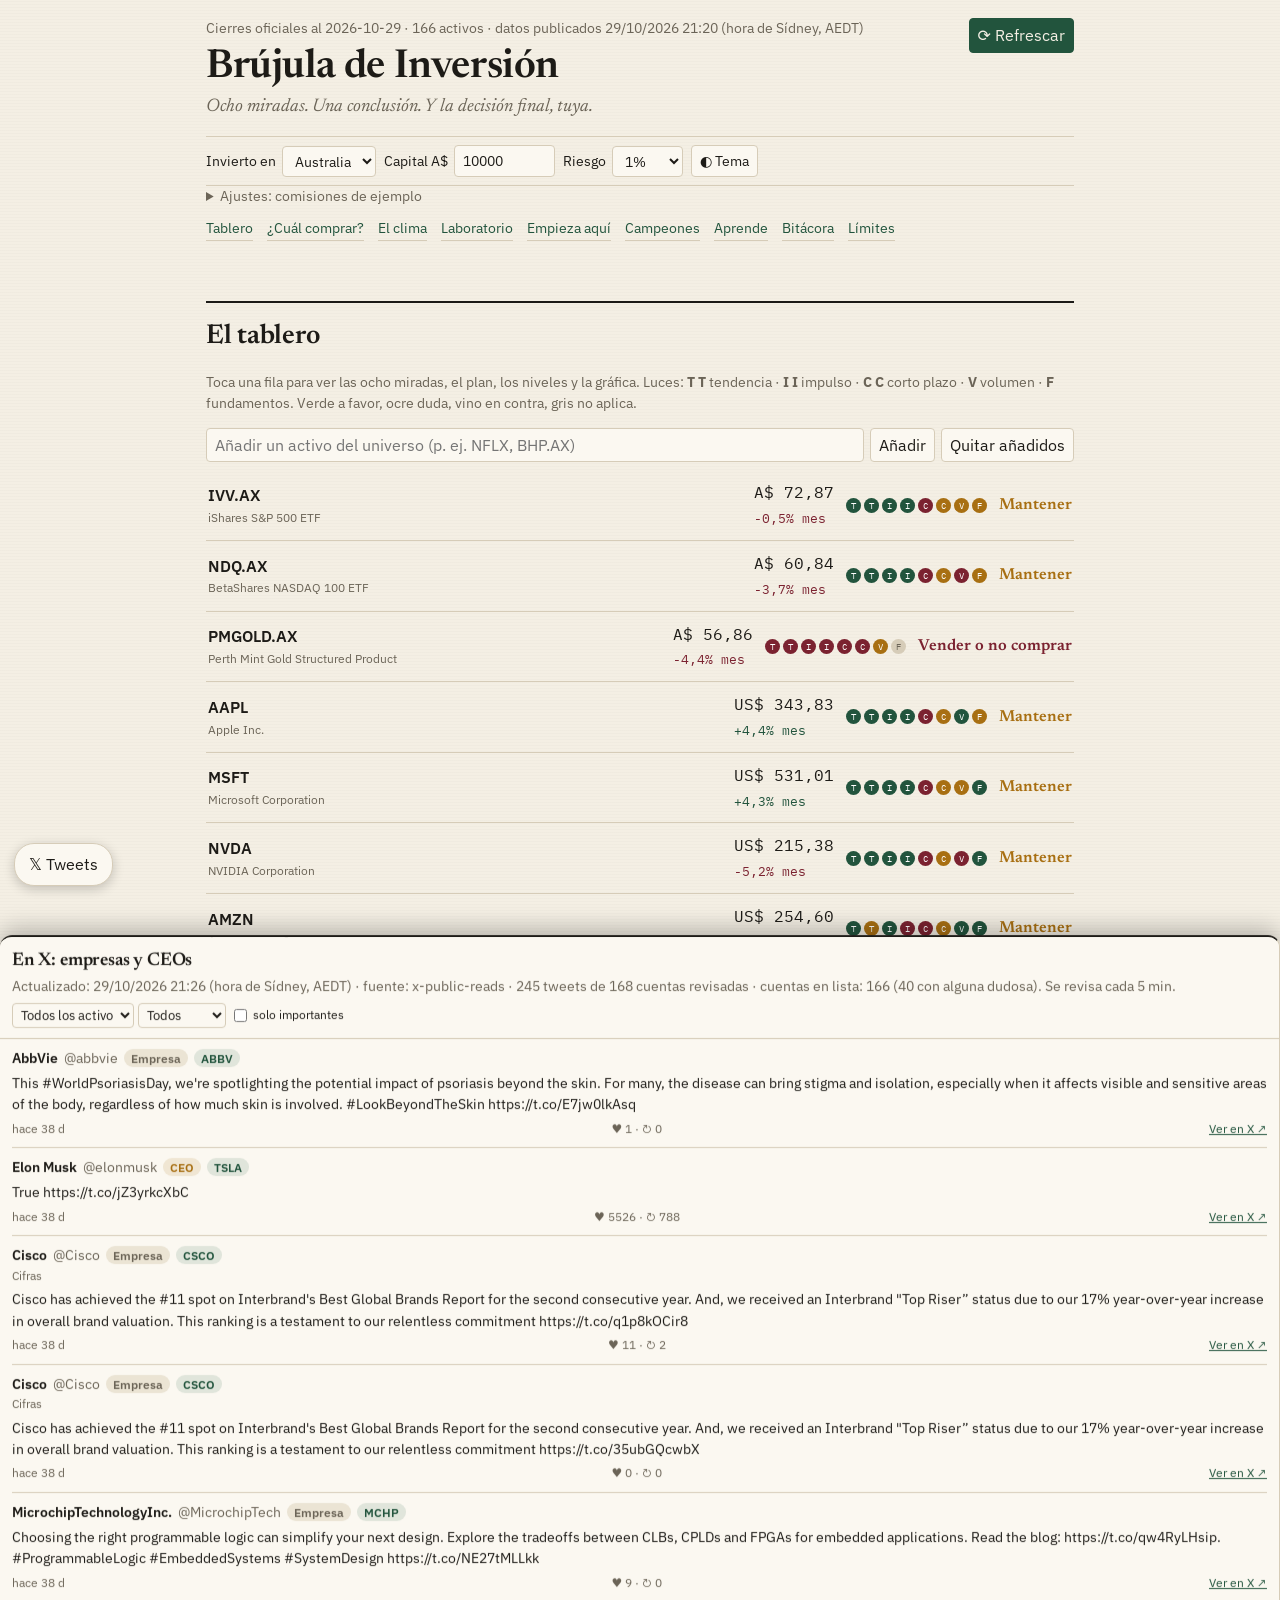
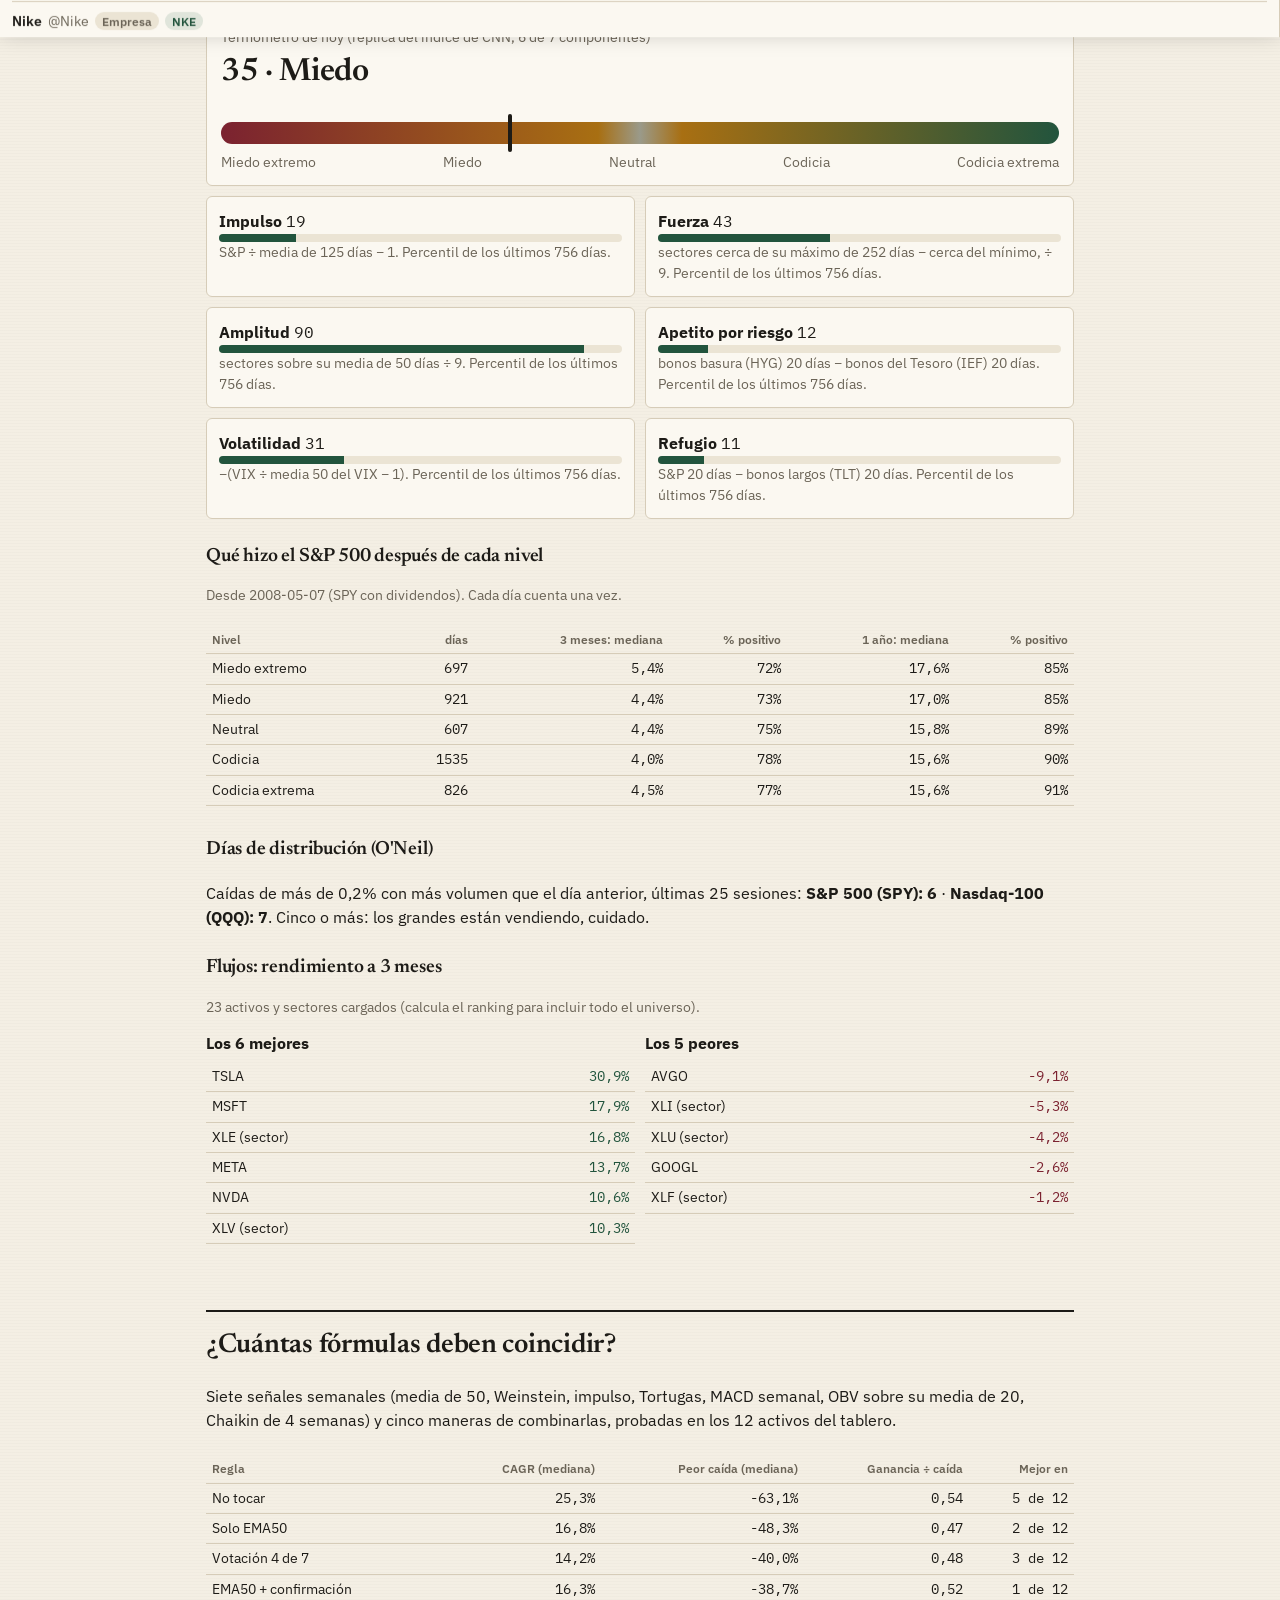
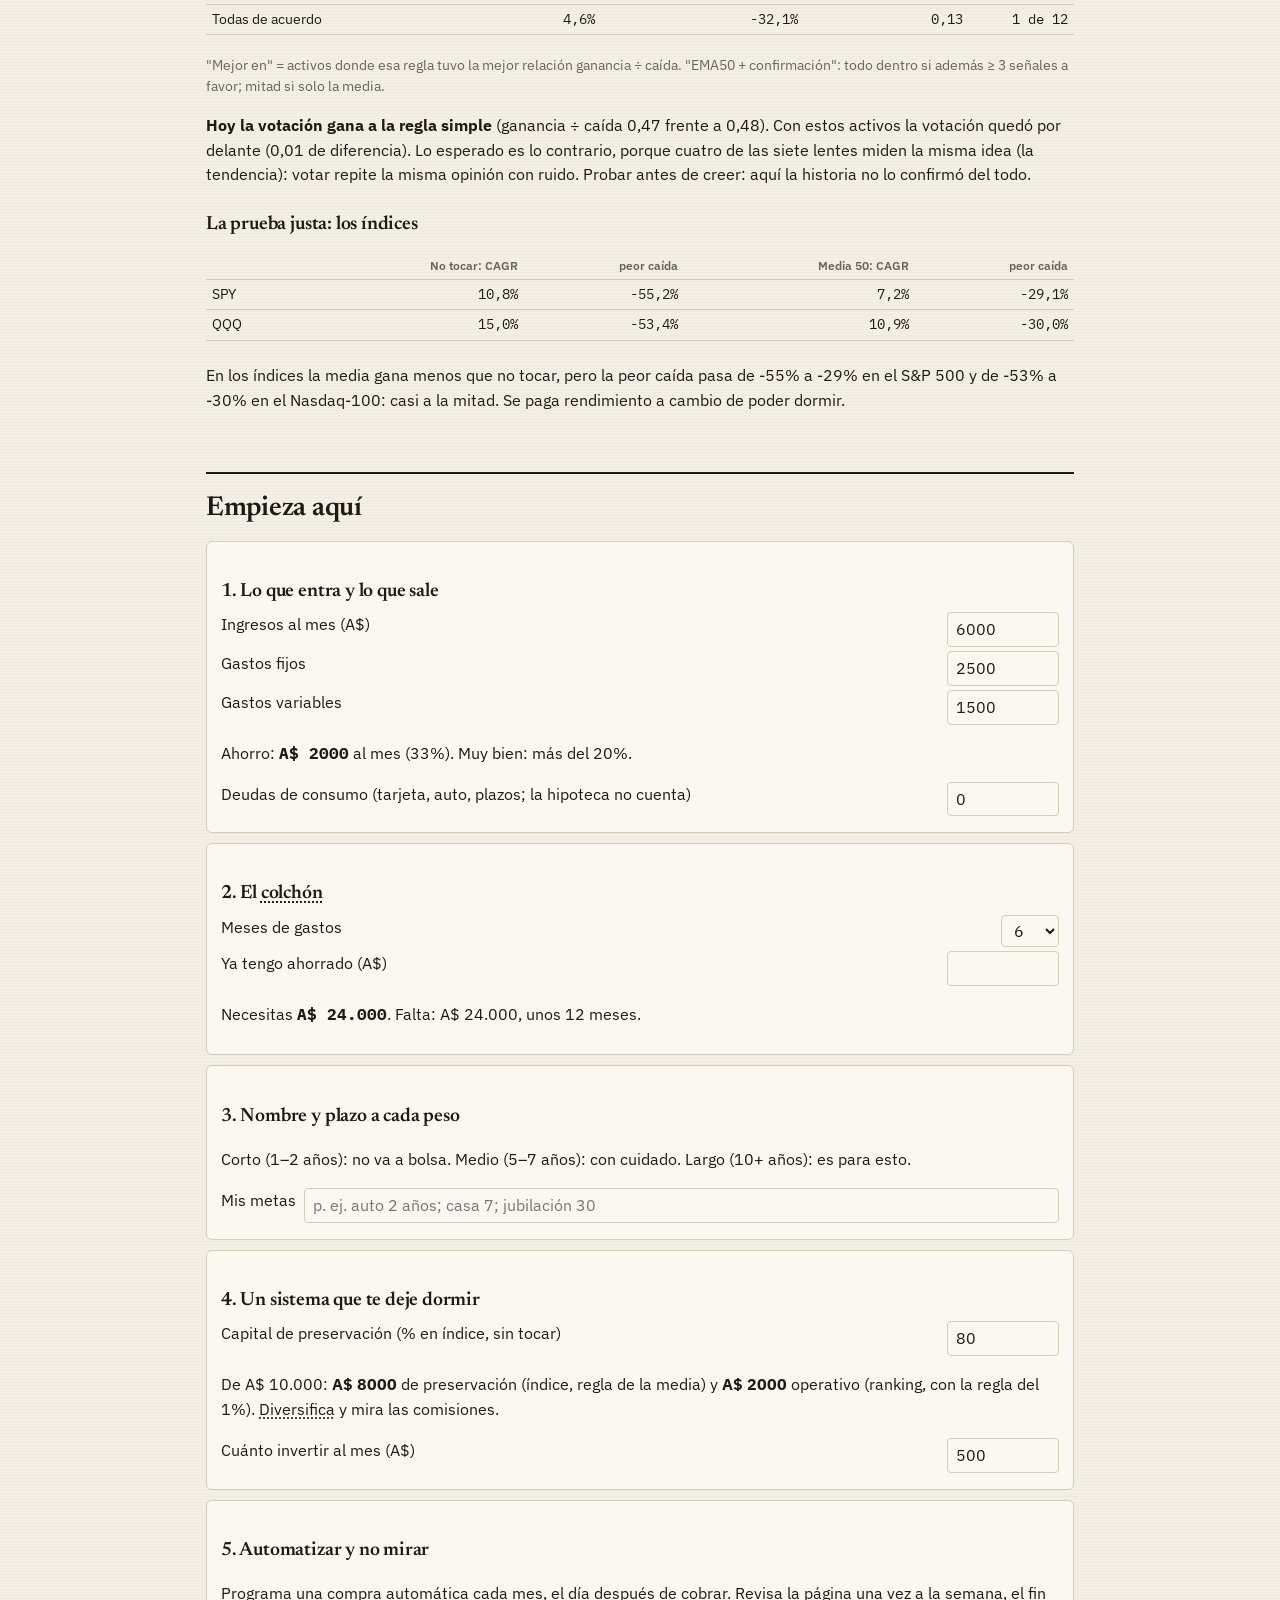
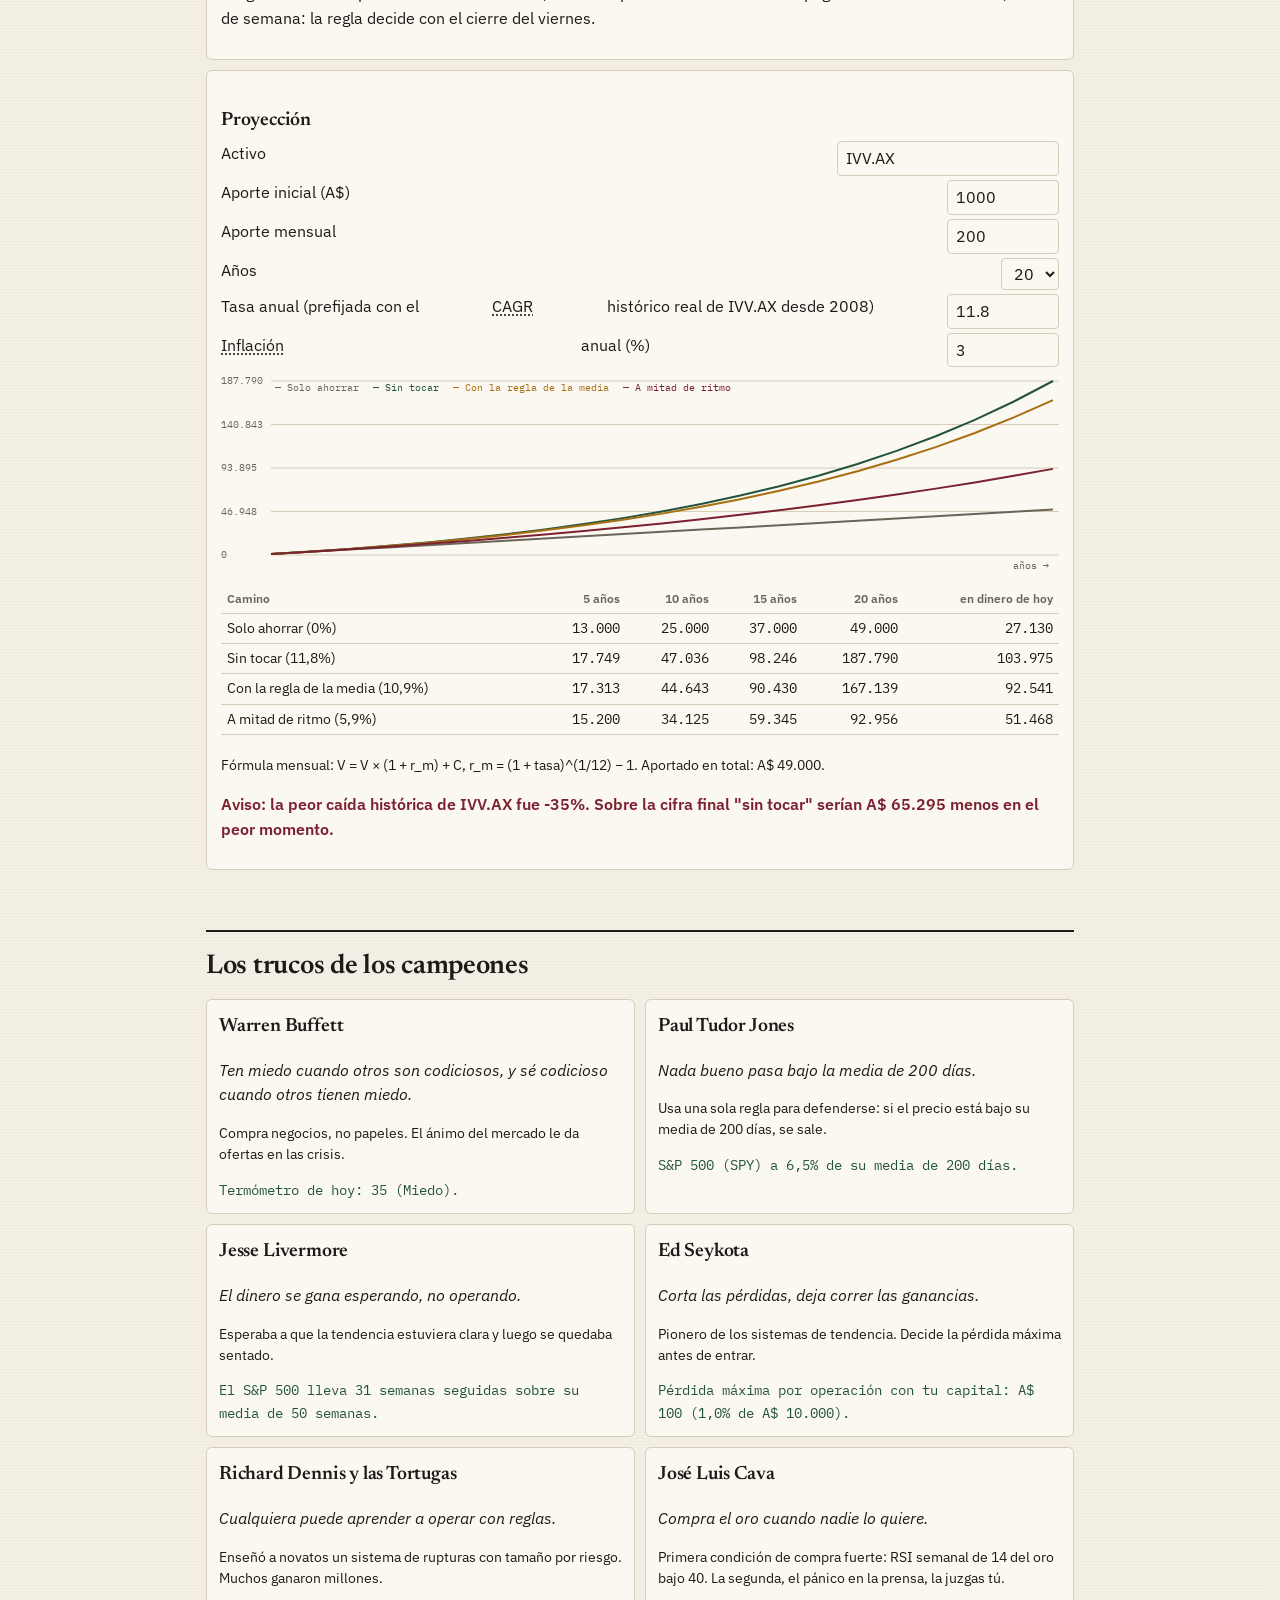
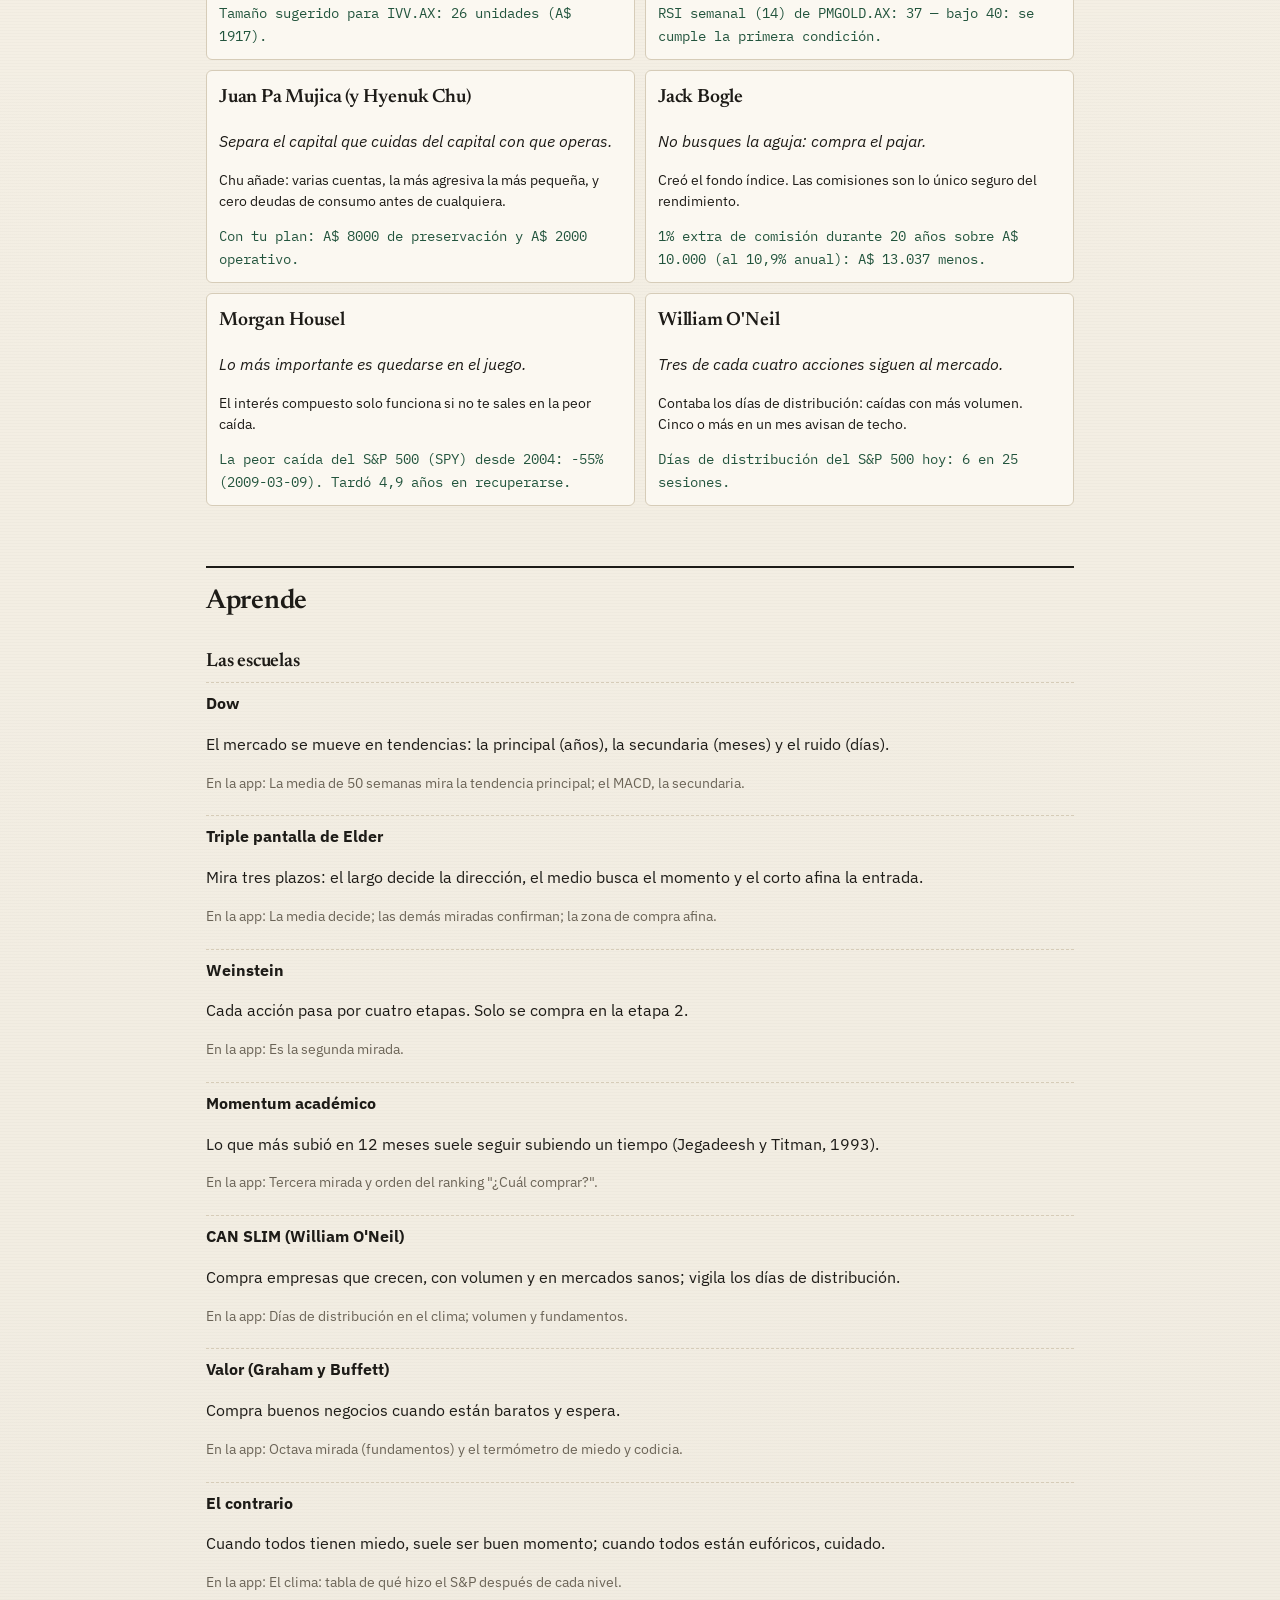
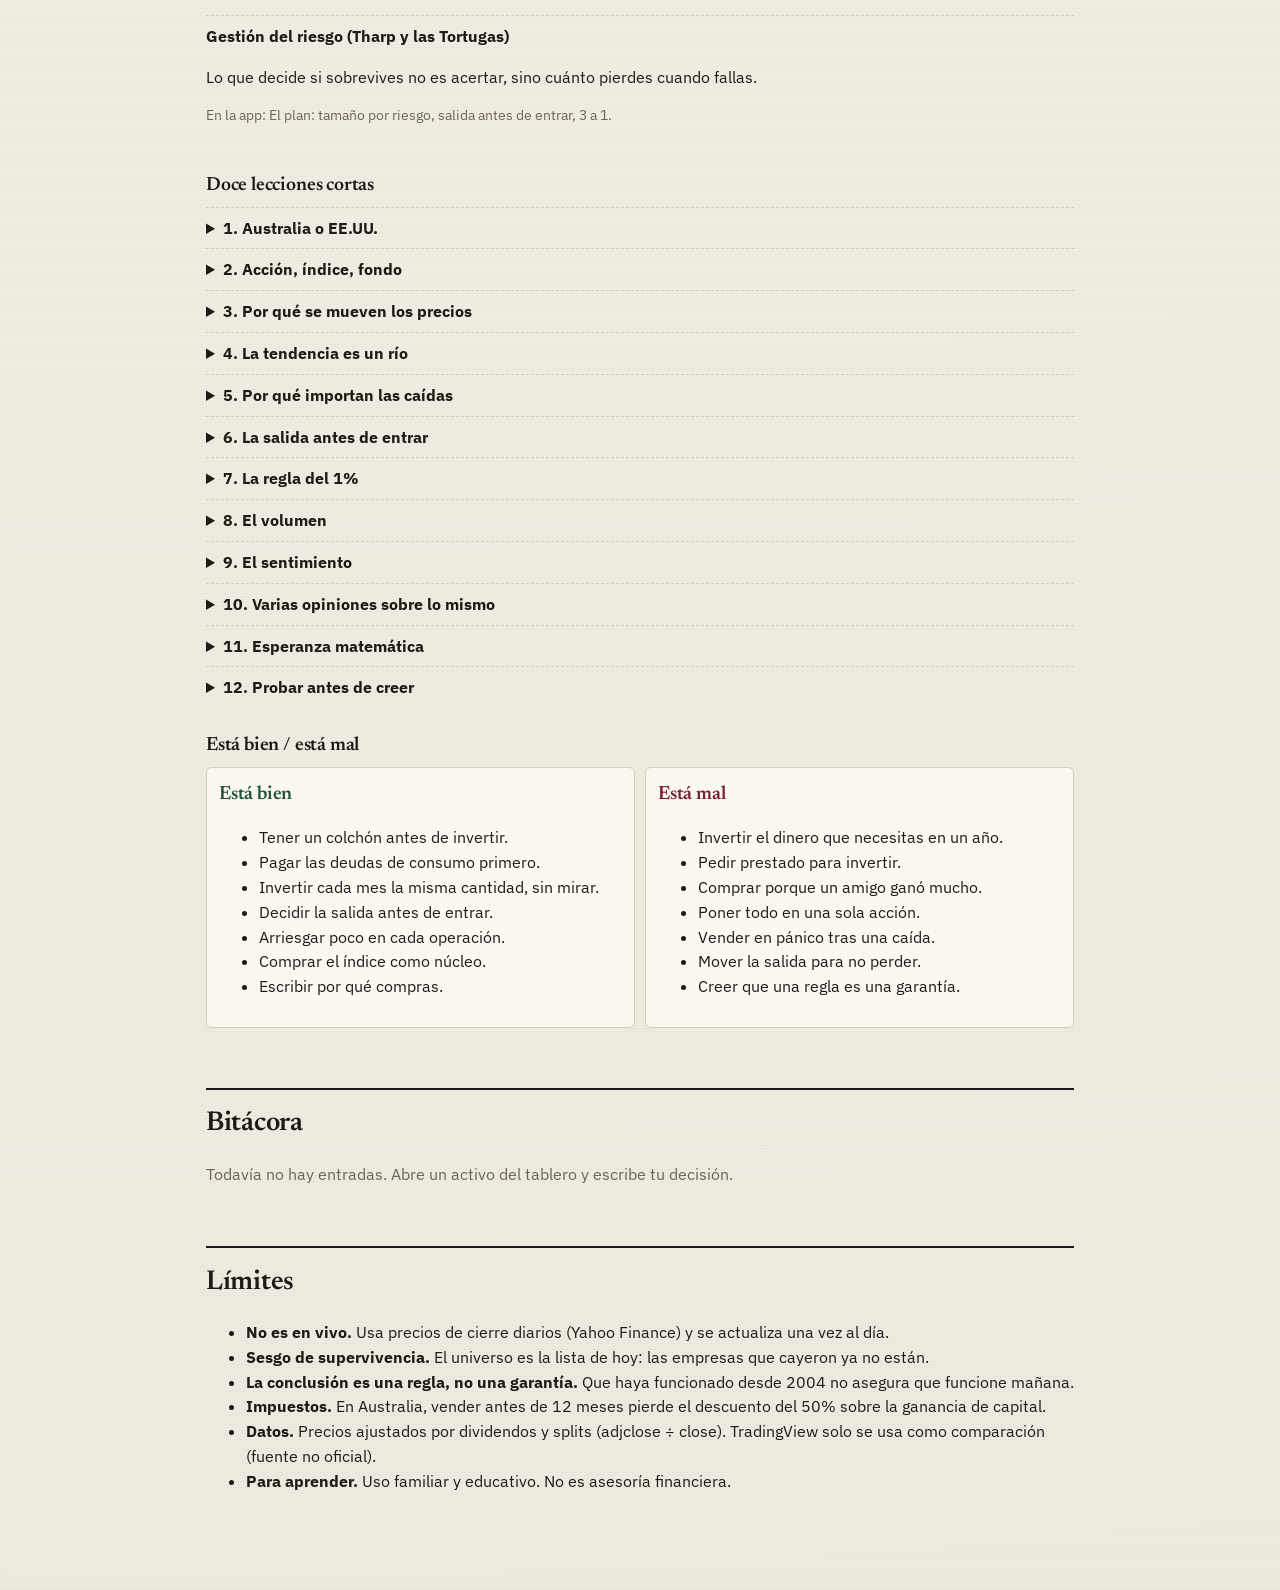
==== commit 29ca563d: "Botón Refrescar, columna de tweets y primeros tweets reales (x-public-reads)" ====
--- a/index.html
+++ b/index.html
@@ -55,8 +55,39 @@
 .okbad{display:grid;grid-template-columns:1fr 1fr;gap:10px}
 .progress{font-size:.85rem;color:var(--mute)}
 @media (max-width:620px){h1{font-size:2rem}.row>summary{grid-template-columns:1fr auto;}.row>summary .lights{grid-column:1}.row>summary .concl{grid-column:2;text-align:right}.grid2,.okbad{grid-template-columns:1fr}.wrap{padding:12px 10px 60px}th,td{padding:3px 4px}table{font-size:.78rem}}
+/* ---------- columna de tweets ---------- */
+#tw{background:var(--card);border-right:1px solid var(--line);font-size:.86rem}
+#tw .twh{position:sticky;top:0;background:var(--card);padding:10px 12px;border-bottom:1px solid var(--line);z-index:2}
+#tw .twh h2{font-size:1.15rem;margin:0;border:0;padding:0}
+#tw .ex{background:var(--red);color:#fff;font:700 1.05rem/1.2 var(--sans);text-align:center;padding:8px;border-radius:4px;margin:8px 0;letter-spacing:.04em}
+#tw .twf{display:flex;flex-wrap:wrap;gap:4px;margin-top:6px}#tw .twf select{font-size:.8rem;padding:2px 4px;max-width:9.5em}#tw .twf label{font-size:.78rem;display:flex;gap:3px;align-items:center}
+#tw .tl{padding:0 12px 80px}
+.tweet{border-bottom:1px solid var(--line);padding:9px 0;animation:none}
+.tweet.nuevo{animation:slidein .6s ease-out;background:linear-gradient(90deg,var(--greenS),transparent 70%)}
+@keyframes slidein{from{opacity:0;transform:translateY(-14px)}to{opacity:1;transform:none}}
+.tweet .who{display:flex;flex-wrap:wrap;gap:4px 6px;align-items:baseline}.tweet .who b{font-weight:600}
+.tweet .txt{white-space:pre-wrap;word-wrap:break-word;overflow-wrap:anywhere;margin:4px 0}
+.tweet.imp{border-left:3px solid var(--ocre);padding-left:8px}
+.tweet .hl{font-size:.75rem;color:var(--ocre);font-weight:600}
+.tweet .dud{background:var(--ocreS);color:var(--ocre);border:1px dashed var(--ocre);font:600 .7rem var(--sans);padding:0 5px;border-radius:8px}
+.tweet .ft{display:flex;justify-content:space-between;gap:6px;font-size:.75rem;color:var(--mute)}
+#twToggle{position:fixed;z-index:8;bottom:14px;left:14px;border-radius:20px;padding:8px 14px;box-shadow:0 3px 12px #0003}
+#twToggle .n{background:var(--red);color:#fff;border-radius:9px;padding:0 6px;margin-left:4px;font-size:.75rem}
+@media (min-width:1300px){
+  #tw{position:fixed;left:0;top:0;bottom:0;width:340px;overflow-y:auto;z-index:5}
+  body.tw-on .wrap{margin-left:max(360px,calc((100vw - 900px)/2))}
+  body:not(.tw-on) #tw{display:none}
+  #twToggle{top:12px;bottom:auto}
+  body.tw-on #twToggle{left:270px}
+}
+@media (max-width:1299px){
+  #tw{position:fixed;left:0;right:0;bottom:0;height:78vh;overflow-y:auto;z-index:7;border-top:2px solid var(--ink);border-radius:12px 12px 0 0;transform:translateY(105%);transition:transform .25s;box-shadow:0 -6px 24px #0004}
+  body.tw-on #tw{transform:none}
+  body.tw-on #twToggle{bottom:calc(78vh + 10px)}
+}
 </style></head><body><div class="wrap">
-<header><div class="mute small" id="asof">Cargando datos…</div><h1>Brújula de Inversión</h1><p class="lema">Ocho miradas. Una conclusión. Y la decisión final, tuya.</p>
+<header style="position:relative"><button id="refresh" class="pri" style="position:absolute;top:0;right:0" title="Vuelve a leer los datos publicados y los precios de hoy">⟳ Refrescar</button><div class="mute small" id="asof" style="padding-right:8.5em">Cargando datos…</div><h1>Brújula de Inversión</h1><p class="lema">Ocho miradas. Una conclusión. Y la decisión final, tuya.</p>
+<div id="refreshInfo" class="box small" style="display:none"></div>
 <div class="bar"><label>Invierto en <select id="region"><option value="AU">Australia</option><option value="US">EE.UU.</option></select></label>
 <label>Capital A$ <input type="number" id="capital" min="100" step="100"></label>
 <label>Riesgo <select id="risk"><option value="0.005">0,5%</option><option value="0.01">1%</option><option value="0.02">2%</option></select></label>
@@ -80,6 +111,9 @@
 <li><b>Datos.</b> Precios ajustados por dividendos y splits (adjclose ÷ close). TradingView solo se usa como comparación (fuente no oficial).</li>
 <li><b>Para aprender.</b> Uso familiar y educativo. No es asesoría financiera.</li></ul></section>
 </div><div id="tip"></div>
+<aside id="tw" aria-label="Tweets de empresas y CEOs"><div class="twh"><h2>En X: empresas y CEOs</h2><div id="twEx"></div><div class="small mute" id="twMeta">Cargando…</div>
+<div class="twf"><select id="twSym" title="Activo"></select><select id="twRole" title="Quién"><option value="*">Todos</option><option value="empresa">Empresas</option><option value="ceo">CEOs</option></select><label><input type="checkbox" id="twImp"> solo importantes</label></div></div><div class="tl" id="twList"></div></aside>
+<button id="twToggle" title="Mostrar u ocultar los tweets">𝕏 Tweets<span class="n" id="twN" style="display:none"></span></button>
 <script>/* Textos fijos (enseñanza). Separados del motor y de la interfaz. */
 window.TXT = {
 lens: {
@@ -558,6 +592,84 @@
 /* §14 proyección: V = V × (1 + r_m) + C, r_m = (1+tasa)^(1/12) − 1 */
 E.project = function (V0, C, years, rate) { const rm = Math.pow(1 + rate, 1 / 12) - 1, out = [V0]; let V = V0; for (let m = 1; m <= years * 12; m++) { V = V * (1 + rm) + C; out.push(V); } return out; };
 
+
+/* ---------- precio de hoy (capa provisional, opcional) ----------
+   bar = {time (s, inicio de la sesión), open, high, low, close, volume} de una fuente con retraso (TradingView).
+   Solo se usa si es una sesión POSTERIOR al último cierre oficial. Las pruebas históricas siguen con cierres oficiales. */
+E.tzOf = sym => /\.AX$/.test(sym) ? 'Australia/Sydney' : /-USD$/.test(sym) ? 'UTC' : 'America/New_York';
+E.dayInTz = function (ts, tz) {          // fecha local de la bolsa -> días desde 1970
+  const p = new Intl.DateTimeFormat('en-CA', { timeZone: tz, year: 'numeric', month: '2-digit', day: '2-digit' }).format(new Date(ts * 1000));
+  return Math.round(Date.UTC(+p.slice(0, 4), +p.slice(5, 7) - 1, +p.slice(8, 10)) / 864e5);
+};
+E.withBar = function (D, bar, day) {
+  if (!bar || bar.close == null || !(day > D.d[D.d.length - 1])) return null;
+  const c = bar.close, o = bar.open || c, h = Math.max(bar.high || c, o, c), l = Math.min(bar.low || c, o, c);
+  return { d: D.d.concat([day]), o: D.o.concat([o]), h: D.h.concat([h]), l: D.l.concat([l]), c: D.c.concat([c]), v: D.v.concat([bar.volume || 0]), liveDay: day };
+};
+E.analyzeLive = function (D, bar, ctx) {   // lecturas con el precio de hoy; pruebas y confianza con cierres oficiales
+  const off = E.analyze(D, ctx), day = bar && bar.time ? E.dayInTz(bar.time, E.tzOf(ctx.sym)) : null, DL = E.withBar(D, bar, day);
+  if (!DL) return Object.assign(off, { live: null });
+  const R = E.analyze(DL, ctx);
+  R.L.forEach((l, i) => { if (off.L[i].ev) l.ev = off.L[i].ev; });
+  R.C = E.conclude(R.L, R.X);
+  R.live = { day, close: bar.close, official: off.C.label, officialClose: D.c[D.c.length - 1], changed: off.C.label !== R.C.label };
+  return R;
+};
+
+
+/* ---------- tweets: validación y destacados (funciones puras) ---------- */
+E.escapeHtml = s => String(s == null ? '' : s).replace(/[&<>"'`]/g, c => ({ '&': '&amp;', '<': '&lt;', '>': '&gt;', '"': '&quot;', "'": '&#39;', '`': '&#96;' }[c]));
+E.norm = s => String(s || '').normalize('NFD').replace(/[\u0300-\u036f]/g, '').toLowerCase();
+// [motivo, peso, términos] sin acentos y en minúsculas; "*" al final = prefijo (descubr* → descubre, descubrimos…); si no, palabra entera
+E.TWEET_RULES = [
+  ['Descubrimiento', 3, ['descubrimiento*', 'descubr*', 'hallazgo*', 'discover*', 'breakthrough*', 'avance cientifico']],
+  ['Regulador / FDA', 3, ['fda', 'tga', 'aprobacion*', 'aprueba*', 'aprobad*', 'approval*', 'approved', 'approves', 'clearance', 'autorizacion*']],
+  ['Adquisición / fusión', 3, ['adquisicion*', 'adquiere*', 'adquirir', 'acquisition*', 'acquire*', 'merger*', 'fusion*', 'takeover*', 'opa']],
+  ['Resultados', 2, ['resultados', 'earnings', 'results', 'trimestr*', 'quarter*', 'ingresos', 'revenue*', 'beneficio*', 'eps', 'ganancias']],
+  ['Previsión (guidance)', 2, ['guidance', 'prevision*', 'outlook', 'perspectivas', 'raises', 'lowers', 'rebaja*']],
+  ['Contrato / alianza', 2, ['contrato*', 'contract*', 'acuerdo*', 'agreement*', 'alianza*', 'partnership*', 'adjudica*', 'awarded']],
+  ['Dividendo / recompra', 2, ['dividendo*', 'dividend*', 'recompra*', 'buyback*', 'repurchase*']],
+  ['Lanzamiento', 1, ['lanza', 'lanzamos', 'lanzamiento*', 'launch*', 'unveil*', 'presenta', 'presentamos', 'introduces', 'nuevo producto']],
+  ['Riesgo', 3, ['recall*', 'retirada*', 'demanda', 'lawsuit*', 'investigacion*', 'investigation*', 'sec', 'multa*', 'despidos', 'layoff*', 'dimite', 'steps down', 'resign*', 'hackeo*', 'breach*', 'quiebra*', 'bankrupt*']]
+];
+E._kwRe = {};
+E.kwTest = function (t, k) {
+  const re = E._kwRe[k] || (E._kwRe[k] = new RegExp('(^|[^a-z0-9])' + k.replace(/\*$/, '').replace(/[.*+?^${}()|[\]\\]/g, '\\$&') + (k.endsWith('*') ? '' : '(?![a-z0-9])')));
+  return re.test(t);
+};
+E.tweetHighlight = function (text, given) {
+  const t = ' ' + E.norm(text) + ' ', reasons = []; let score = 0;
+  for (const [why, w, keys] of E.TWEET_RULES) if (keys.some(k => E.kwTest(t, k))) { reasons.push(why); score += w; }
+  if (/(\d[\d.,]*\s?%|[$€£]\s?\d|\d\s?(mil millones|millones|billion|million|bn|m)\b)/.test(t)) { reasons.push('Cifras'); score += 1; }
+  if (given && Array.isArray(given.reasons)) for (const r of given.reasons) if (typeof r === 'string' && !reasons.includes(r)) reasons.push(r);
+  if (given && typeof given.score === 'number') score = Math.max(score, given.score);
+  score = Math.min(10, score);
+  return { score, reasons, important: score >= 3 };
+};
+E.TWEET_SCHEMA = 1;
+E.prepareTweets = function (doc, opt = {}) {   // valida, deduplica, ordena (nuevo primero), recorta por días y tope
+  const now = opt.now != null ? opt.now : Date.now(), days = opt.days || 7, cap = opt.cap || 500, errors = [];
+  if (!doc || typeof doc !== 'object' || !Array.isArray(doc.tweets)) return { ok: false, errors: ['sin lista "tweets"'], tweets: [] };
+  if (doc.schema_version !== E.TWEET_SCHEMA) errors.push('schema_version ' + doc.schema_version + ' (se espera ' + E.TWEET_SCHEMA + ')');
+  const seen = new Set(), out = [];
+  for (const t of doc.tweets) {
+    if (!t || typeof t !== 'object') continue;
+    const id = String(t.id || ''), ts = Date.parse(t.created_at);
+    if (!id || seen.has(id) || !isFinite(ts) || typeof t.text !== 'string' || !t.handle) { if (id && !seen.has(id)) errors.push('tweet inválido ' + id); continue; }
+    if (now - ts > days * 864e5) continue;
+    seen.add(id);
+    const url = /^https:\/\/(x|twitter)\.com\//.test(t.url || '') ? t.url : 'https://x.com/' + encodeURIComponent(String(t.handle).replace(/^@/, ''));
+    out.push({ id, url, ts, symbol: String(t.symbol || '').toUpperCase(), handle: String(t.handle).replace(/^@/, ''), author: String(t.author_name || t.handle),
+      role: t.role === 'ceo' ? 'ceo' : 'empresa', status: t.account_status === 'confirmada' ? 'confirmada' : 'dudosa', text: t.text,
+      metrics: t.metrics && typeof t.metrics === 'object' ? t.metrics : null, hl: E.tweetHighlight(t.text, t.highlight) });
+  }
+  out.sort((a, b) => b.ts - a.ts || (a.id < b.id ? 1 : -1));
+  return { ok: true, errors, tweets: out.slice(0, cap), example: doc.source === 'ejemplo', generated: doc.generated_at, source: doc.source, accounts: doc.accounts_checked };
+};
+E.filterTweets = (list, f = {}) => list.filter(t => (!f.symbol || f.symbol === '*' || (Array.isArray(f.symbol) ? f.symbol.includes(t.symbol) : t.symbol === f.symbol)) &&
+  (!f.role || f.role === '*' || t.role === f.role) && (!f.important || t.hl.important));
+E.newTweetIds = (prevIds, list) => list.filter(t => !prevIds.has(t.id)).map(t => t.id);
+
 /* conveniencia: analizar un activo completo */
 E.analyze = function (D, ctx) {
   const X = E.prepare(D), L = E.lenses(X, Object.assign({ lastClose: D.c[D.c.length - 1] }, ctx));
@@ -576,14 +688,15 @@
 const st = Object.assign({ region: 'AU', capital: 10000, risk: 0.01, extra: [], theme: null, journal: [], plan: {}, feeASX: 5, feeUS: 0, fxFee: 0.7 }, JSON.parse(localStorage.getItem(KEY) || '{}'));
 const save = () => localStorage.setItem(KEY, JSON.stringify(st));
 const g = (term, shown) => `<span class="g" data-g="${esc(term)}">${esc(shown || term)}</span>`;
-let CORE, FX, SPY, QQQ, CLIM, TV = {}; const DS = {}, AN = {};
+let CORE, FX, SPY, QQQ, CLIM, TV = {}, LIVE = {}, LIVEFX = null, LIVEINFO = null, REFRESHED = null; const DS = {}, AN = {};
 
 /* ---------- carga: fetch y, si se abre con file://, <script> ---------- */
 const pend = {}; window.__B = (k, o) => { if (pend[k]) { pend[k](o); delete pend[k]; } };
+let BUST = '';   // al refrescar: ?v=<hora> para saltarse la caché del navegador y de GitHub Pages
 function load(key) {
-  const f = location.protocol === 'file:' ? Promise.reject(0) : fetch('data/' + key).then(r => { if (!r.ok) throw 0; return r.json(); });
+  const f = location.protocol === 'file:' ? Promise.reject(0) : fetch('data/' + key + BUST, { cache: 'no-store' }).then(r => { if (!r.ok) throw 0; return r.json(); });
   return f.catch(() => new Promise((res, rej) => {
-    pend[key] = res; const s = document.createElement('script'); s.src = 'data/' + key.replace(/\.json$/, '.js');
+    pend[key] = res; const s = document.createElement('script'); s.src = 'data/' + key.replace(/\.json$/, '.js') + BUST;
     s.onerror = () => { delete pend[key]; rej(new Error('No se pudo cargar ' + key)); }; document.head.appendChild(s); }));
 }
 const asset = s => CORE.assets.find(a => a.s === s);
@@ -592,8 +705,10 @@
   if (AN[s]) return AN[s];
   const a = asset(s), D = await getD(s);
   const twin = { 'IVV.AX': 'SPY', 'NDQ.AX': 'QQQ' }[s];
-  const R = E.analyze(D, { sym: s, kind: a.k, fund: CORE.fund[s] || {}, spyMom: E.momentum12(SPY), twinFund: twin ? CORE.fund[twin] : null });
-  R.a = a; R.D = D; R.usd = a.cur === 'USD'; R.mchg = D.c.at(-1) / D.c[Math.max(0, D.c.length - 22)] - 1;
+  const ctx = { sym: s, kind: a.k, fund: CORE.fund[s] || {}, spyMom: E.momentum12(SPY), twinFund: twin ? CORE.fund[twin] : null };
+  const R = LIVE[s] ? E.analyzeLive(D, LIVE[s], ctx) : E.analyze(D, ctx);
+  if (R.live) R.D = R.X.D;
+  R.a = a; R.D = R.D || D; R.usd = a.cur === 'USD'; R.mchg = D.c.at(-1) / D.c[Math.max(0, D.c.length - 22)] - 1;
   return AN[s] = R;
 }
 const swapSym = s => { const m = CORE.swap, inv = Object.fromEntries(Object.entries(m).map(([a, b]) => [b, a]));
@@ -602,7 +717,7 @@
 const cls = s => s === 1 ? 'p' : s === -1 ? 'm' : s === 0 ? 'z' : 'n';
 const ccls = l => l === 'Comprar o mantener' ? 'c-buy' : l === 'Vender o no comprar' ? 'c-sell' : 'c-mid';
 const cur = R => R.usd ? 'US$' : R.a.cur === 'AUD' ? 'A$' : R.a.cur;
-const fxNow = () => FX.c.at(-1);
+const fxNow = () => LIVEFX || FX.c.at(-1);
 
 /* ---------- gráficas (canvas, sin librerías) ---------- */
 function cv(el, h) { const dpr = window.devicePixelRatio || 1, w = el.clientWidth || 600; el.width = w * dpr; el.height = h * dpr; el.style.height = h + 'px'; const x = el.getContext('2d'); x.scale(dpr, dpr); return { x, w, h }; }
@@ -648,8 +763,8 @@
 function rowHTML(R) {
   const s = R.a.s;
   return `<details class="row" data-s="${esc(s)}"><summary><span class="nm">${esc(s)}<small>${esc(R.a.n)}</small></span>
-  <span class="num">${cur(R)} ${num(R.D.c.at(-1))}<br><small class="${R.mchg >= 0 ? 'up' : 'dn'}">${R.mchg >= 0 ? '+' : ''}${pct(R.mchg)} mes</small></span>
-  ${lights(R.L)}<span class="concl ${ccls(R.C.label)}">${R.C.label}</span></summary><div class="det"></div></details>`;
+  <span class="num">${cur(R)} ${num(R.D.c.at(-1))}${R.live ? ' <span class="tag z" title="Precio de hoy con retraso (TradingView, no oficial)">hoy</span>' : ''}<br><small class="${R.mchg >= 0 ? 'up' : 'dn'}">${R.mchg >= 0 ? '+' : ''}${pct(R.mchg)} mes</small></span>
+  ${lights(R.L)}<span class="concl ${ccls(R.C.label)}">${R.C.label}${R.live && R.live.changed ? '*' : ''}</span></summary><div class="det"></div></details>`;
 }
 async function renderBoard() {
   const el = $('#board'); el.innerHTML = '<p class="progress">Calculando…</p>';
@@ -668,7 +783,8 @@
 async function detail(d) {
   const s = d.dataset.s, R = await analyze(s), box = d.querySelector('.det'), C = R.C, L = R.L, ema = L[0];
   const vcls = C.label === 'Comprar o mantener' ? '' : C.label === 'Vender o no comprar' ? 's' : 'w';
-  let h = `<div class="box verdict ${vcls}"><div class="mute small">Conclusión</div><div class="big ${ccls(C.label)}">${C.label}</div>
+  let h = R.live ? `<p class="small box interp"><span class="lab">Provisional</span><br>Lectura con el precio de hoy (${E.dayStr(R.live.day)}: ${num(R.live.close)}, TradingView con retraso, fuente no oficial). Cierre oficial anterior: ${num(R.live.officialClose)}; con él la conclusión era <b>${R.live.official}</b>. Las pruebas históricas y la confianza usan solo cierres oficiales.</p>` : '';
+  h += `<div class="box verdict ${vcls}"><div class="mute small">Conclusión</div><div class="big ${ccls(C.label)}">${C.label}</div>
    ${C.warn ? `<p class="warn">${C.warn}</p>` : ''}<p><b>${C.trigger}</b></p>
    <p>Confianza: <b>${C.conf}</b>. ${C.why}</p>
    <p class="small mute">Decide la ${g('media de 50 semanas')}. Votan ${C.n} miradas (sin las que no aplican); hacen falta ${C.need}. A favor: ${C.fav}. En contra: ${C.con}.</p></div>`;
@@ -881,6 +997,97 @@
   window.addEventListener('scroll', () => tip.style.display = 'none', { passive: true });
 }
 
+/* ---------- refrescar ---------- */
+const sydney = d => { const f = o => new Intl.DateTimeFormat('es-ES', Object.assign({ timeZone: 'Australia/Sydney' }, o)).format(d);
+  const z = new Intl.DateTimeFormat('en-AU', { timeZone: 'Australia/Sydney', timeZoneName: 'short' }).formatToParts(d).find(p => p.type === 'timeZoneName').value;
+  return `${f({ day: '2-digit', month: '2-digit', year: 'numeric' })} ${f({ hour: '2-digit', minute: '2-digit', hour12: false })} (hora de Sídney, ${z})`; };
+async function tvScan(market, tickers) {   // POST "simple" (text/plain): TradingView responde con Access-Control-Allow-Origin
+  const r = await fetch(`https://scanner.tradingview.com/${market}/scan`, { method: 'POST', body: JSON.stringify({ symbols: { tickers }, columns: ['open', 'high', 'low', 'close', 'volume', 'time', 'update_time', 'update_mode'] }) });
+  if (!r.ok) throw new Error(market + ' HTTP ' + r.status); return (await r.json()).data || [];
+}
+async function fetchLive() {
+  LIVE = {}; LIVEFX = null; const by = { america: [], australia: [], crypto: [] }, back = {};
+  CORE.assets.forEach(a => { const t = TV[a.s] && TV[a.s].tv; if (!t) return; back[t] = a.s; by[t.startsWith('ASX:') ? 'australia' : /^(BITSTAMP|COINBASE|BINANCE):/.test(t) ? 'crypto' : 'america'].push(t); });
+  const info = { ok: [], fail: [], n: 0, newer: 0, latest: 0 };
+  await Promise.all(Object.entries(by).map(async ([m, ts]) => { if (!ts.length) return; try {
+    (await tvScan(m, ts)).forEach(row => { const [open, high, low, close, volume, time, upd, mode] = row.d, s = back[row.s]; if (!s || close == null || !time) return;
+      LIVE[s] = { open, high, low, close, volume, time, upd, mode }; info.n++; info.latest = Math.max(info.latest, upd || 0); }); info.ok.push(m);
+  } catch (e) { info.fail.push(m + ': ' + e.message); } }));
+  try { const fx = await tvScan('forex', ['FX_IDC:AUDUSD']); if (fx[0] && fx[0].d[3]) LIVEFX = fx[0].d[3]; info.ok.push('forex'); } catch (e) { info.fail.push('forex: ' + e.message); }
+  CORE.assets.forEach(a => { const b = LIVE[a.s]; if (b && E.dayInTz(b.time, E.tzOf(a.s)) > a.last) info.newer++; });
+  return info;
+}
+async function loadBase() {
+  CORE = await load('core.json'); TV = {};
+  try { const tv = await load('tv.json'); tv.rows.forEach(r => TV[r.s] = r); } catch (e) { /* opcional */ }
+  FX = E.decode(CORE.aux['AUDUSD=X']); SPY = await getD('SPY'); QQQ = await getD('QQQ');
+  const ax = s => E.decode(CORE.aux[s]);
+  CLIM = E.climate(SPY, 'XLK XLF XLE XLV XLY XLP XLI XLB XLU'.split(' ').map(ax), ax('HYG'), ax('IEF'), ax('^VIX'), ax('TLT'));
+}
+function status() {
+  const gen = new Date(CORE.generated);
+  $('#asof').textContent = `Cierres oficiales al ${E.dayStr(CORE.lastDay)} · ${CORE.assets.length} activos · datos publicados ${sydney(gen)}`;
+  let h = REFRESHED ? `<b>Refrescado: ${sydney(REFRESHED)}</b>. ` : '';
+  if (LIVEINFO) h += LIVEINFO.n ? `Precios de hoy: ${LIVEINFO.n} activos desde TradingView (fuente no oficial, con retraso: 15 min EE.UU., 20 min ASX)${LIVEINFO.latest ? `, último dato ${sydney(new Date(LIVEINFO.latest * 1000))}` : ''}. ${LIVEINFO.newer} tienen una sesión más nueva que el cierre oficial y se muestran como <span class="tag z">hoy</span> (provisional).${LIVEINFO.fail.length ? ' Fallos: ' + esc(LIVEINFO.fail.join('; ')) + '.' : ''}`
+    : `No se pudo leer TradingView (${esc(LIVEINFO.fail.join('; ') || 'sin datos')}): se muestran los cierres oficiales publicados.`;
+  $('#refreshInfo').innerHTML = h; $('#refreshInfo').style.display = h ? 'block' : 'none';
+}
+async function refresh() {
+  const b = $('#refresh'); b.disabled = true; b.textContent = '⟳ Refrescando…';
+  try {
+    BUST = '?v=' + Date.now();
+    for (const k of Object.keys(DS)) delete DS[k]; for (const k of Object.keys(AN)) delete AN[k];
+    await loadBase(); LIVEINFO = await fetchLive(); REFRESHED = new Date();
+    for (const k of Object.keys(AN)) delete AN[k];
+    status(); renderClimate(); renderRanking(false); await renderAll(); await loadTweets(true);
+  } catch (e) { $('#refreshInfo').innerHTML = `<span class="warn">No se pudo refrescar: ${esc(e.message || e)}. Siguen los datos anteriores.</span>`; $('#refreshInfo').style.display = 'block'; }
+  b.disabled = false; b.textContent = '⟳ Refrescar'; document.body.dataset.refreshed = String(Date.now());
+}
+
+/* ---------- columna de tweets ---------- */
+const TW = { list: [], seen: null, meta: null, accounts: null, unread: 0, timer: null };
+const TW_POLL_MS = 5 * 60 * 1000;   // cada 5 minutos
+const xUrl = u => /^https:\/\/(x|twitter)\.com\//.test(u) ? u : 'https://x.com/';
+function ago(ts) { const m = Math.round((Date.now() - ts) / 6e4); return m < 1 ? 'ahora' : m < 60 ? `hace ${m} min` : m < 1440 ? `hace ${Math.round(m / 60)} h` : `hace ${Math.round(m / 1440)} d`; }
+async function loadTweets(bust) {
+  const old = BUST; BUST = bust ? '?v=' + Date.now() : BUST; let doc;
+  try { doc = await load('tweets.json'); } catch (e) { doc = null; } finally { BUST = old; }
+  if (!TW.accounts) { try { TW.accounts = await load('x_accounts.json'); } catch (e) { TW.accounts = false; } }
+  if (!doc) { $('#twMeta').textContent = 'Todavía no hay tweets publicados (data/tweets.json).'; return; }
+  const P = E.prepareTweets(doc, { now: Date.parse(doc.generated_at) || Date.now(), days: doc.window_days || 7, cap: 500 });
+  if (!P.ok) { $('#twMeta').textContent = 'Archivo de tweets no válido: ' + P.errors.join('; '); return; }
+  const fresh = TW.seen ? new Set(E.newTweetIds(TW.seen, P.tweets)) : new Set();
+  TW.seen = new Set(P.tweets.map(t => t.id)); TW.list = P.tweets; TW.meta = P; TW.fresh = fresh;
+  if (fresh.size && !document.body.classList.contains('tw-on')) TW.unread += fresh.size;
+  renderTweets();
+}
+function renderTweets() {
+  const P = TW.meta; if (!P) return;
+  $('#twEx').innerHTML = P.example ? '<div class="ex">⚠ DATOS DE EJEMPLO<br><span style="font-weight:400;font-size:.8rem">Tweets inventados para probar la columna. No son reales.</span></div>' : '';
+  const acc = TW.accounts && Array.isArray(TW.accounts.accounts || TW.accounts) ? (TW.accounts.accounts || TW.accounts) : null;
+  const nd = acc ? acc.filter(a => a.company_status === 'dudosa' || a.ceo_status === 'dudosa').length : null;
+  $('#twMeta').innerHTML = `Actualizado: ${P.generated && isFinite(Date.parse(P.generated)) ? sydney(new Date(P.generated)) : '—'} · fuente: ${esc(P.source || '—')} · ${P.tweets.length} tweets${P.accounts ? ` de ${P.accounts} cuentas revisadas` : ''}${acc ? ` · cuentas en lista: ${acc.length}${nd ? ` (${nd} con alguna dudosa)` : ''}` : ''}. Se revisa cada 5 min.`;
+  const sel = $('#twSym'), cur = sel.value || '*', syms = [...new Set(P.tweets.map(t => t.symbol))].sort();
+  sel.innerHTML = `<option value="*">Todos los activos</option><option value="@board">Mi tablero</option>` + syms.map(s => `<option value="${esc(s)}">${esc(s)}</option>`).join('');
+  sel.value = [...sel.options].some(o => o.value === cur) ? cur : '*';
+  const f = { symbol: sel.value === '@board' ? board() : sel.value, role: $('#twRole').value, important: $('#twImp').checked };
+  const L = E.filterTweets(TW.list, f);
+  $('#twList').innerHTML = L.length ? L.map(t => `<article class="tweet${t.hl.important ? ' imp' : ''}${TW.fresh && TW.fresh.has(t.id) ? ' nuevo' : ''}">
+    <div class="who"><b>${E.escapeHtml(t.author)}</b><span class="mute">@${E.escapeHtml(t.handle)}</span><span class="tag ${t.role === 'ceo' ? 'z' : 'n'}">${t.role === 'ceo' ? 'CEO' : 'Empresa'}</span><span class="tag p">${E.escapeHtml(t.symbol)}</span>${t.status === 'dudosa' ? '<span class="dud" title="No está confirmado que esta cuenta sea oficial">cuenta dudosa</span>' : ''}</div>
+    ${t.hl.important ? `<div class="hl">★ Importante: ${t.hl.reasons.map(E.escapeHtml).join(' · ')}</div>` : t.hl.reasons.length ? `<div class="hl" style="color:var(--mute);font-weight:400">${t.hl.reasons.map(E.escapeHtml).join(' · ')}</div>` : ''}
+    <div class="txt">${E.escapeHtml(t.text)}</div>
+    <div class="ft"><span title="${E.escapeHtml(sydney(new Date(t.ts)))}">${ago(t.ts)}</span>${t.metrics ? `<span>♥ ${+t.metrics.likes || 0} · ↻ ${+t.metrics.reposts || 0}</span>` : ''}<a href="${E.escapeHtml(xUrl(t.url))}" target="_blank" rel="noopener noreferrer nofollow">Ver en X ↗</a></div></article>`).join('')
+    : '<p class="mute">Ningún tweet con estos filtros.</p>';
+  $('#twN').textContent = TW.unread; $('#twN').style.display = TW.unread ? 'inline' : 'none';
+}
+function tweetsInit() {
+  const wide = matchMedia('(min-width:1300px)').matches;
+  if (wide && st.twOpen !== false) document.body.classList.add('tw-on');
+  $('#twToggle').onclick = () => { const on = document.body.classList.toggle('tw-on'); if (on) TW.unread = 0; if (matchMedia('(min-width:1300px)').matches) { st.twOpen = on; save(); } renderTweets(); };
+  ['#twSym', '#twRole', '#twImp'].forEach(s => $(s).onchange = () => { TW.fresh = null; renderTweets(); });
+  loadTweets(true); TW.timer = setInterval(() => loadTweets(true), TW_POLL_MS);
+}
+
 /* ---------- arranque ---------- */
 function settings() {
   const th = st.theme || (matchMedia('(prefers-color-scheme: dark)').matches ? 'dark' : 'light'); document.documentElement.dataset.theme = th;
@@ -894,17 +1101,13 @@
 }
 async function renderAll() { await renderBoard(); renderStart(); await renderChamps(); renderJournal(); await renderLab(); renderFlows(); }
 async function main() {
-  try { CORE = await load('core.json'); } catch (e) { $('#board').innerHTML = '<p class="warn">No se encontraron los datos (data/core.json). Ejecuta primero fetch_data.py.</p>'; return; }
-  try { const tv = await load('tv.json'); tv.rows.forEach(r => TV[r.s] = r); } catch (e) { /* opcional */ }
-  FX = E.decode(CORE.aux['AUDUSD=X']);
-  $('#asof').textContent = `Datos al cierre del ${E.dayStr(CORE.lastDay)} · ${CORE.assets.length} activos · generado ${CORE.generated.replace('T', ' ').slice(0, 16)} UTC`;
-  settings(); tips(); renderTeach();
-  SPY = await getD('SPY'); QQQ = await getD('QQQ');
-  const ax = s => E.decode(CORE.aux[s]);
-  CLIM = E.climate(SPY, 'XLK XLF XLE XLV XLY XLP XLI XLB XLU'.split(' ').map(ax), ax('HYG'), ax('IEF'), ax('^VIX'), ax('TLT'));
+  try { await loadBase(); } catch (e) { $('#board').innerHTML = '<p class="warn">No se encontraron los datos (data/core.json). Ejecuta primero fetch_data.py.</p>'; return; }
+  status(); settings(); tips(); renderTeach(); $('#refresh').onclick = refresh; tweetsInit();
   renderClimate(); renderRanking(false); await renderAll();
   // enlaces directos: #open=SPY abre un activo; #rank calcula el ranking; #s-... baja a la sección
   const hs = decodeURIComponent(location.hash.slice(1)), mo = hs.match(/open=([^&]+)/);
+  if (/tweets/.test(hs)) { document.body.classList.add('tw-on'); TW.unread = 0; renderTweets(); }
+  if (/refresh/.test(hs)) { $('#refresh').click(); await new Promise(r => { const t = setInterval(() => { if (document.body.dataset.refreshed) { clearInterval(t); r(); } }, 100); }); }
   if (/rank/.test(hs)) await renderRanking(true);
   if (mo && asset(mo[1]) && !document.querySelector(`details.row[data-s="${mo[1]}"]`)) { const R = await analyze(mo[1]); $('#board').insertAdjacentHTML('afterbegin', rowHTML(R)); const d0 = $('#board details.row'); d0.addEventListener('toggle', () => { if (d0.open && !d0.dataset.done) { d0.dataset.done = 1; detail(d0); } }); }
   if (mo) { const d = document.querySelector(`details.row[data-s="${mo[1]}"]`); if (d) { d.open = true; await detail(d); d.dataset.done = 1; const how = d.querySelector('details.how'); if (how) how.open = true; d.scrollIntoView(); } }
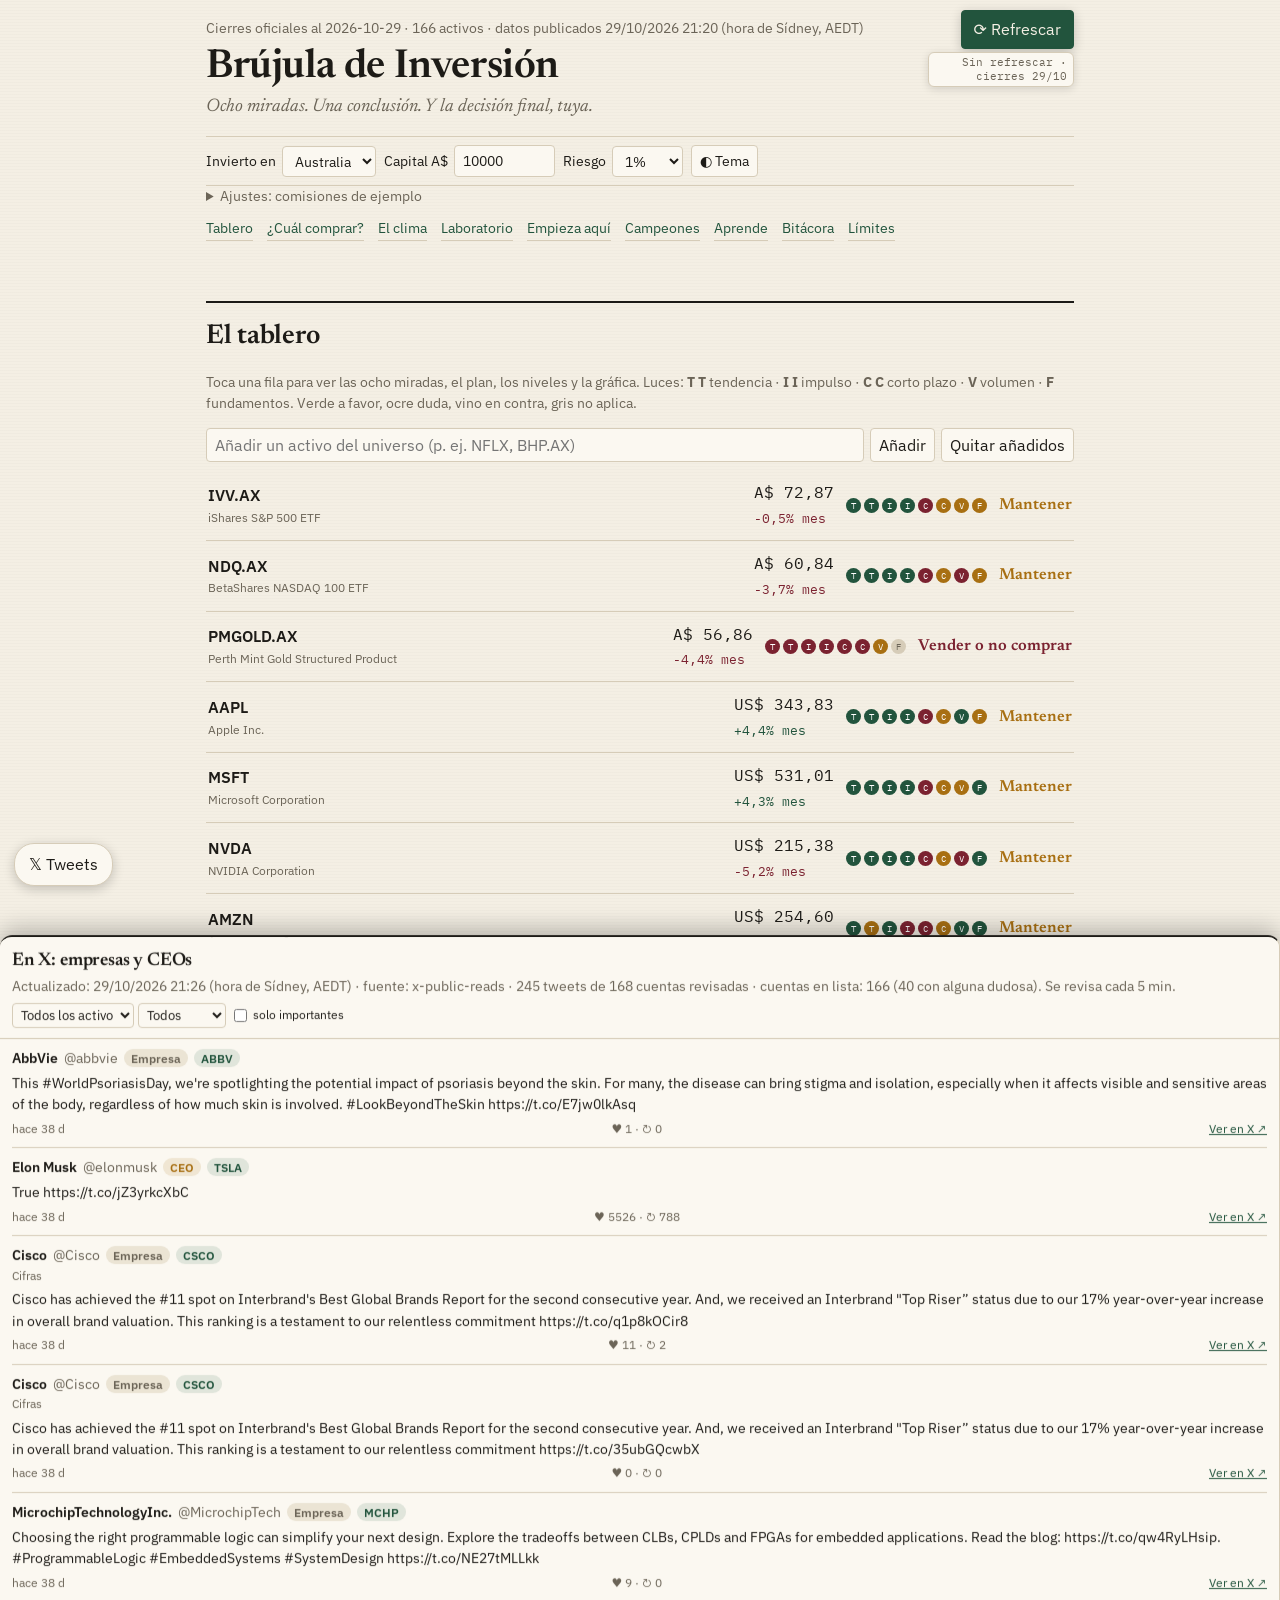
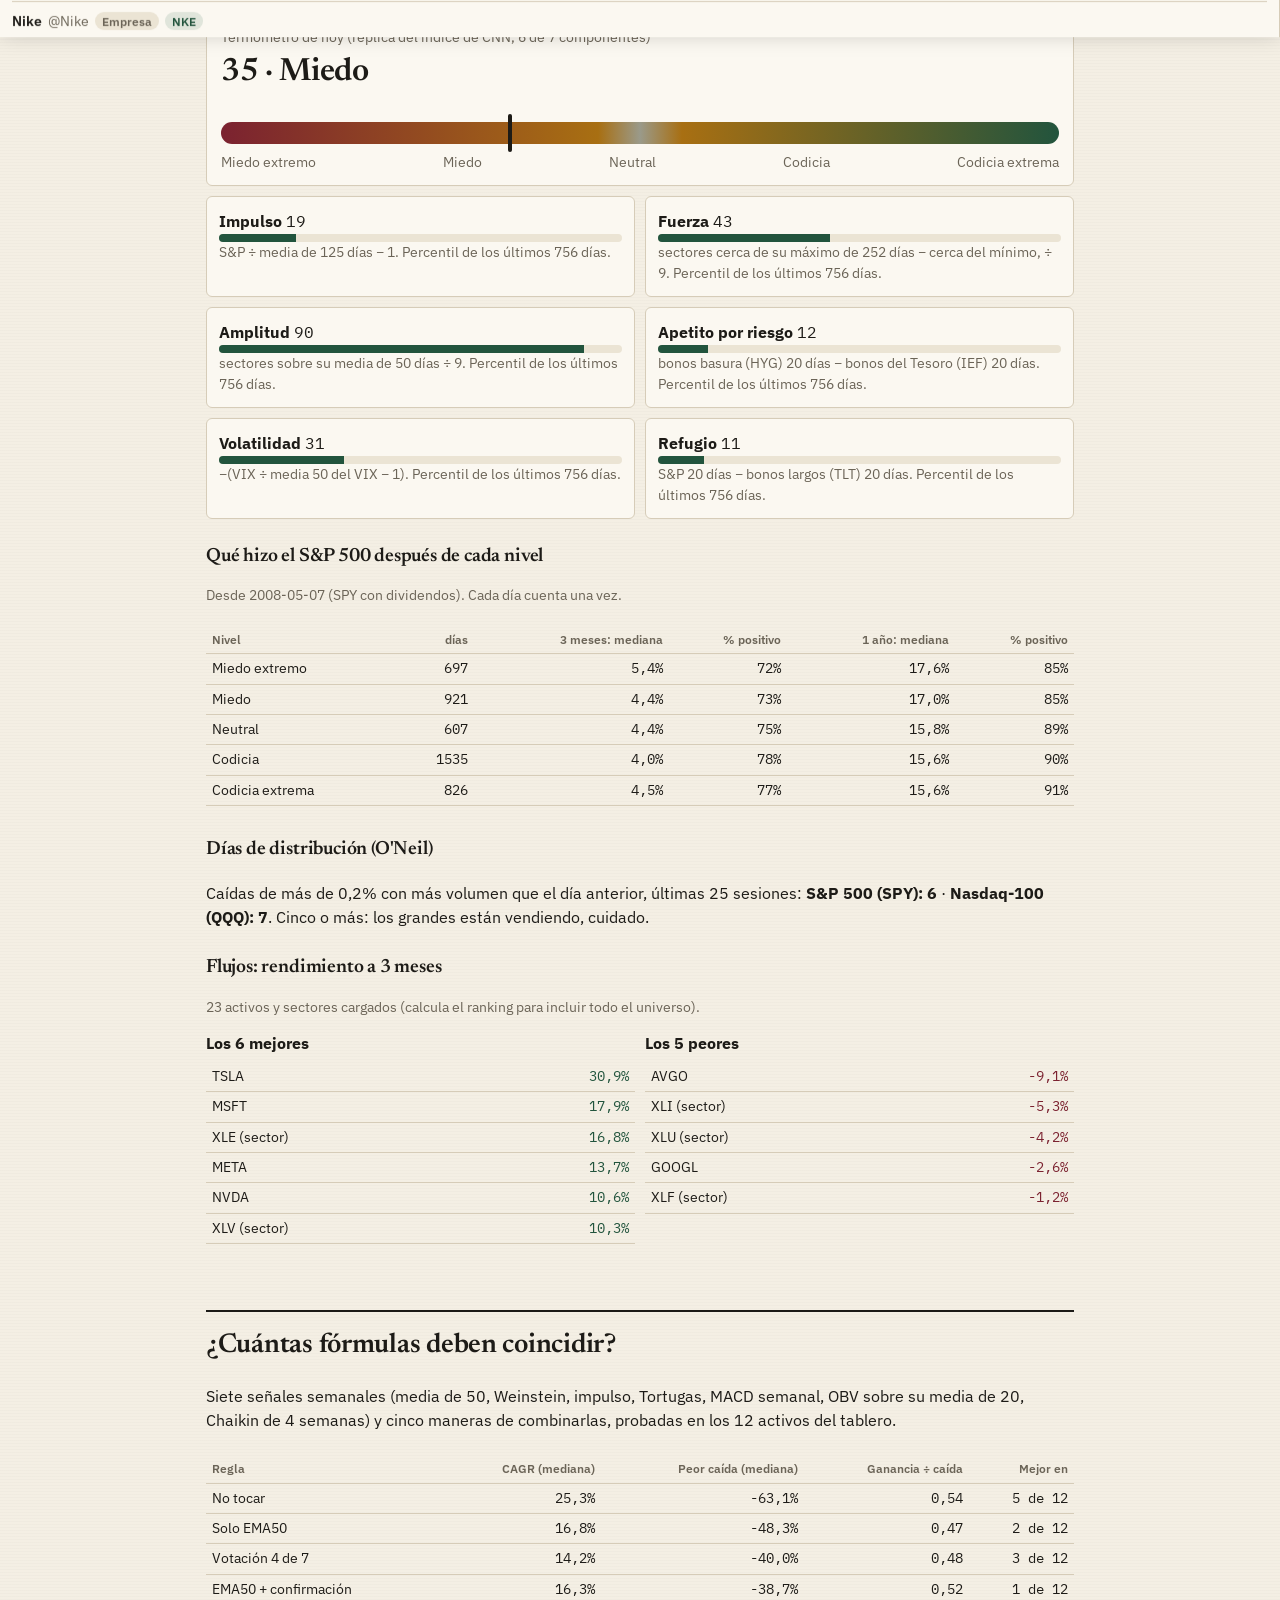
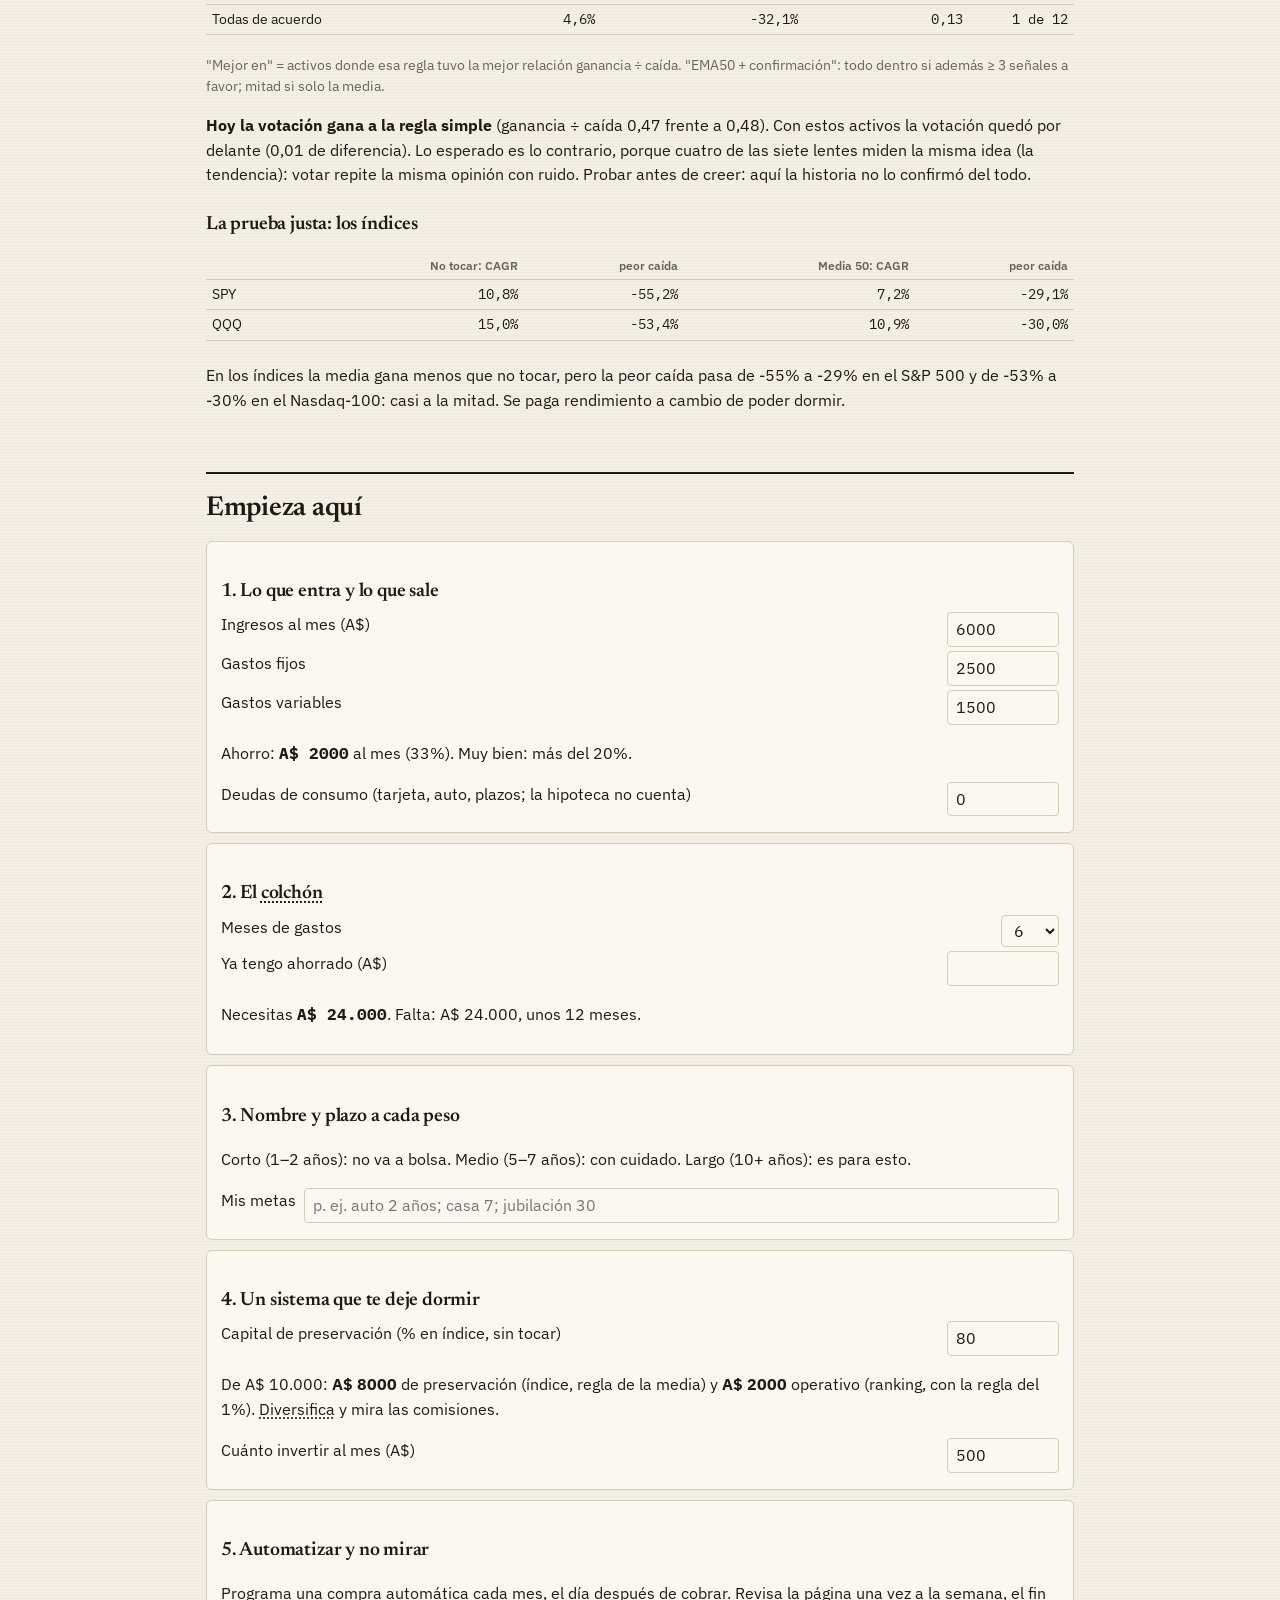
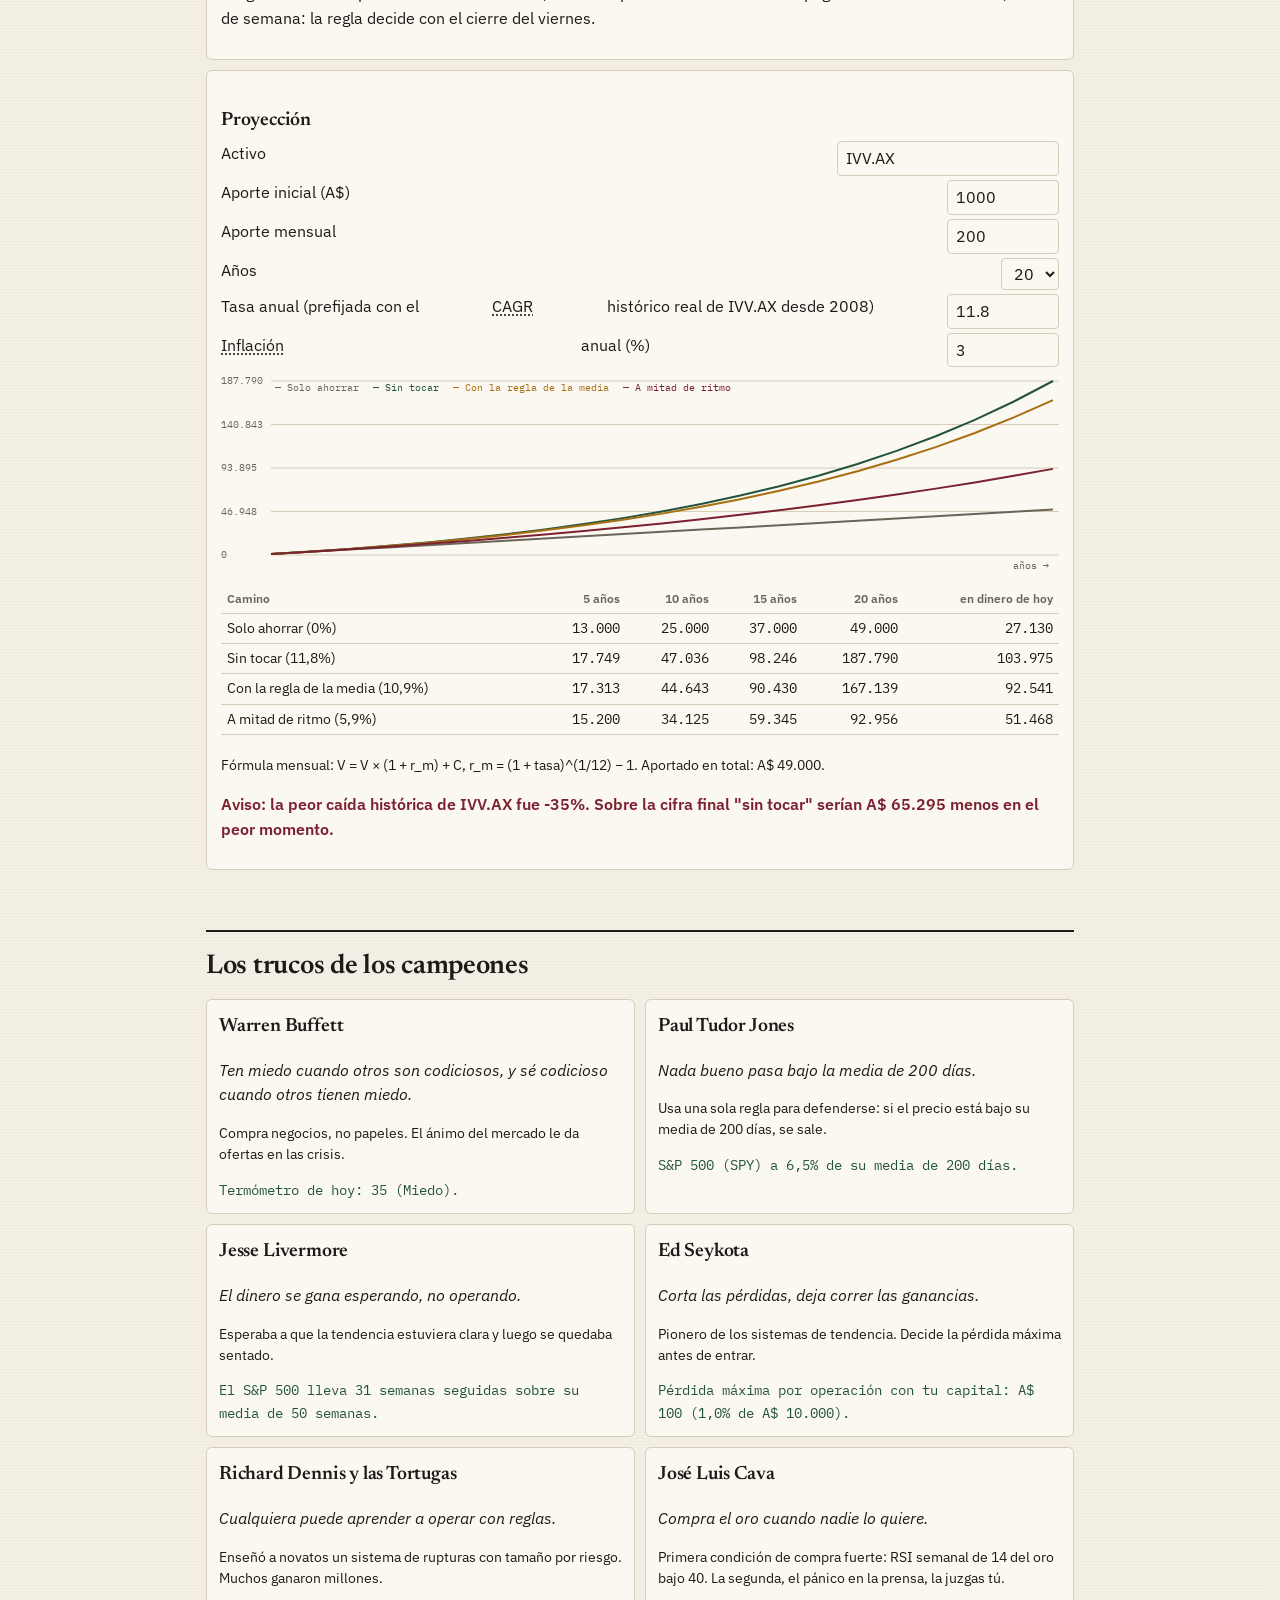
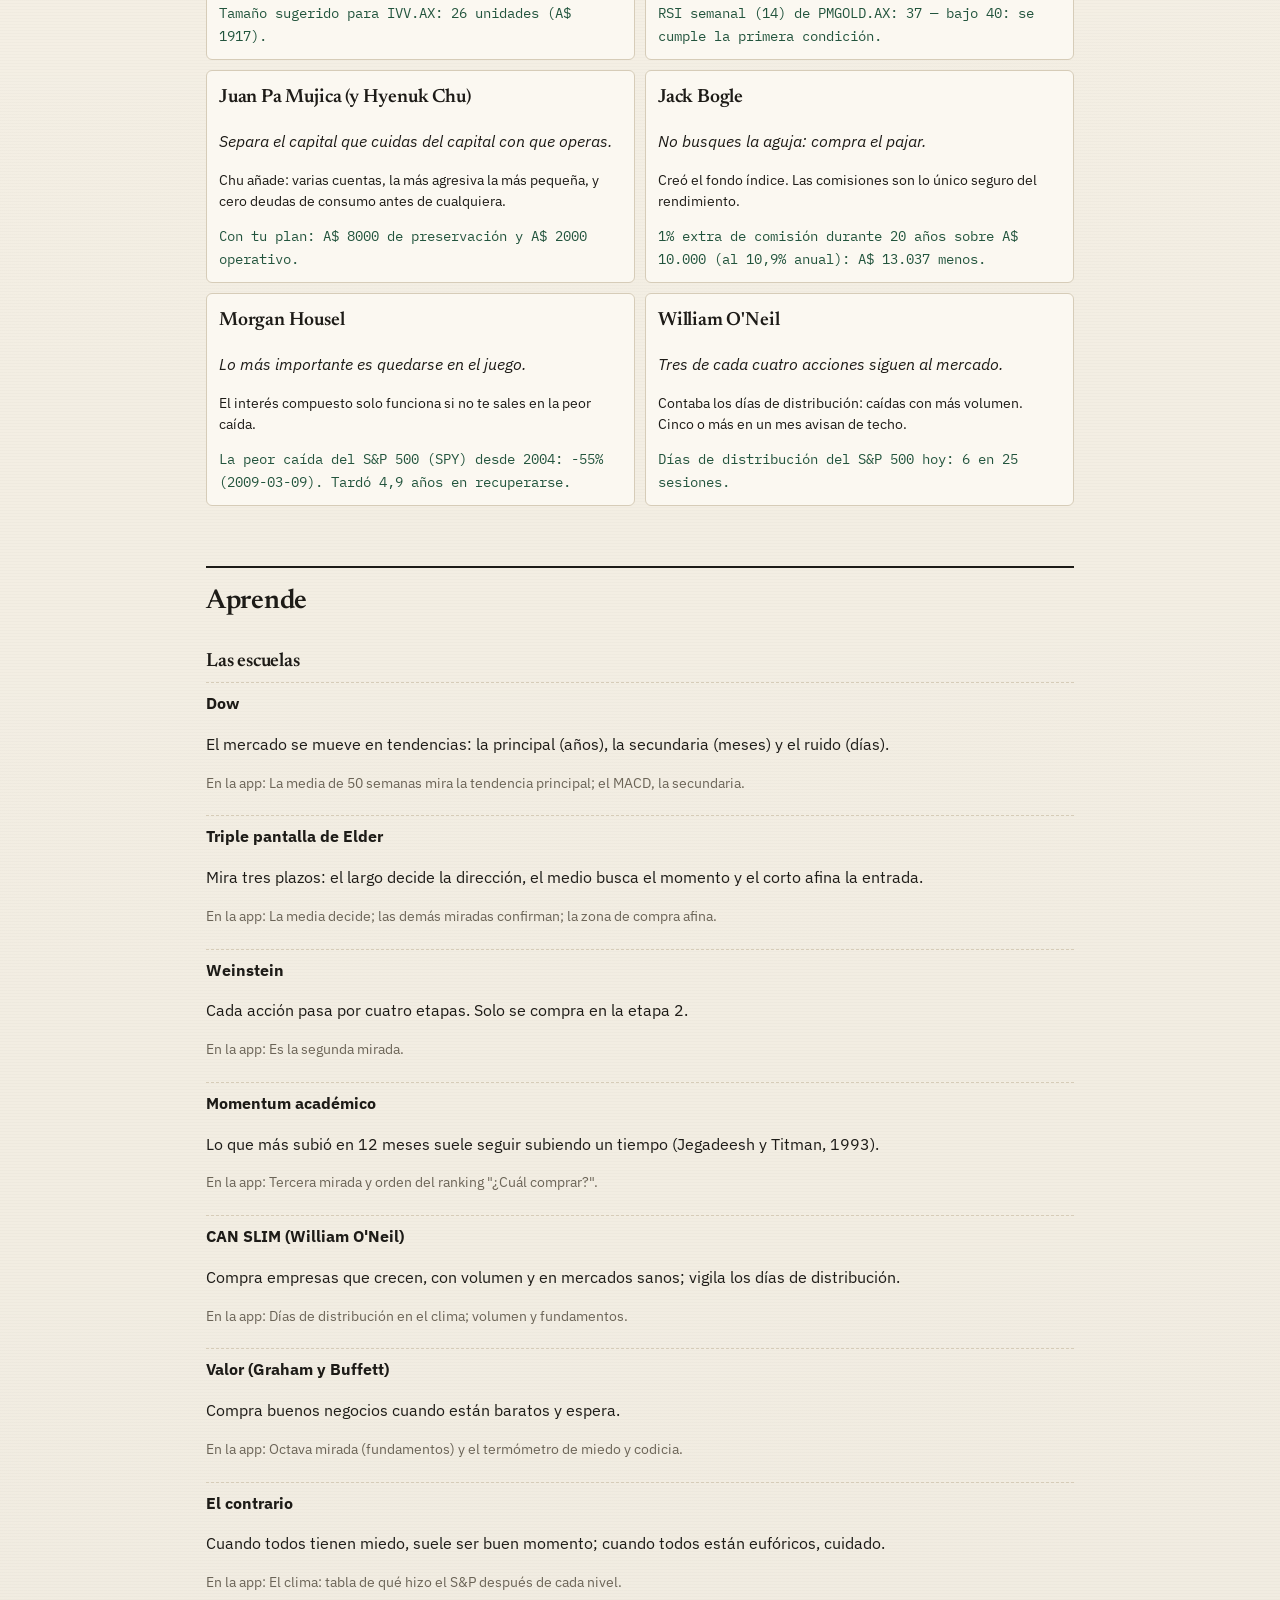
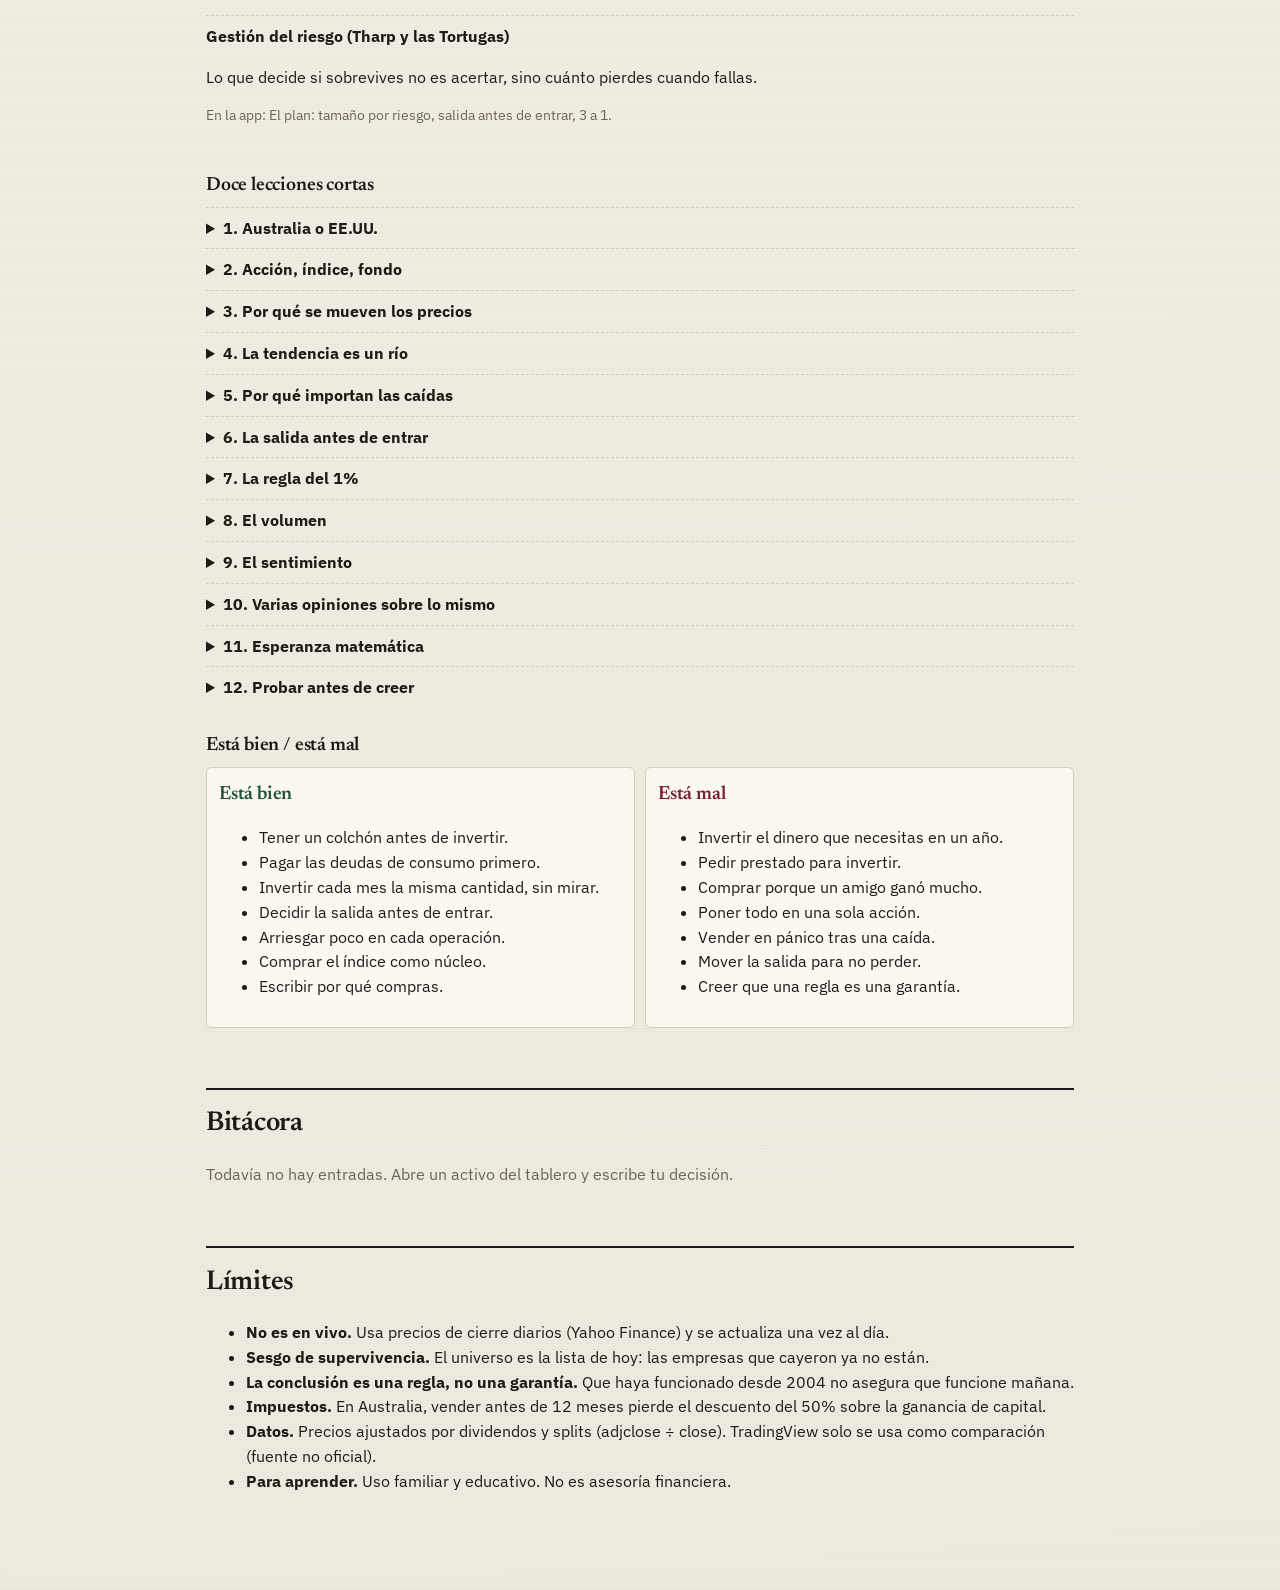
==== commit b87edaaf: "Links a tweets del CEO/empresa en el detalle, Refrescar fijo, x_accounts.js" ====
--- a/index.html
+++ b/index.html
@@ -78,15 +78,28 @@
   body.tw-on .wrap{margin-left:max(360px,calc((100vw - 900px)/2))}
   body:not(.tw-on) #tw{display:none}
   #twToggle{top:12px;bottom:auto}
-  body.tw-on #twToggle{left:270px}
+  body.tw-on #twToggle{left:auto;right:auto;left:236px;top:8px;padding:5px 10px}
+  #tw .twh h2{padding-right:112px}
 }
 @media (max-width:1299px){
   #tw{position:fixed;left:0;right:0;bottom:0;height:78vh;overflow-y:auto;z-index:7;border-top:2px solid var(--ink);border-radius:12px 12px 0 0;transform:translateY(105%);transition:transform .25s;box-shadow:0 -6px 24px #0004}
   body.tw-on #tw{transform:none}
   body.tw-on #twToggle{bottom:calc(78vh + 10px)}
 }
+.twlinks{display:flex;flex-wrap:wrap;gap:6px;align-items:center;margin:6px 0 4px}
+.twlinks button{font-size:.8rem;padding:3px 9px;border-radius:14px}.twlinks button[disabled]{opacity:.5;cursor:not-allowed}
+.tweet.salto{animation:salto 2.8s ease-out;outline:2px solid var(--ocre);outline-offset:2px}
+@keyframes salto{0%,30%{background:var(--ocreS)}100%{background:transparent}}
+/* botón Refrescar fijo arriba a la derecha de la columna principal */
+#refreshDock{position:fixed;z-index:30;top:10px;right:max(10px,calc((100vw - 900px) / 2 + 16px));display:flex;flex-direction:column;align-items:flex-end;gap:3px;pointer-events:none}
+#refreshDock>*{pointer-events:auto}
+#refreshDock #refresh{box-shadow:0 3px 12px #0003;padding:6px 12px}
+#refreshStamp{font:.7rem/1.3 var(--mono);background:var(--card);border:1px solid var(--line);border-radius:6px;padding:2px 6px;color:var(--mute);box-shadow:0 2px 8px #0002;text-align:right;max-width:13em}
+@media (min-width:1300px){body.tw-on #refreshDock{right:calc(100vw - max(360px,(100vw - 900px) / 2) - 900px + 16px)}}
+@media (max-width:620px){#refreshDock{top:8px;right:8px}#refreshDock #refresh{padding:5px 10px}#refreshStamp{max-width:11em}}
 </style></head><body><div class="wrap">
-<header style="position:relative"><button id="refresh" class="pri" style="position:absolute;top:0;right:0" title="Vuelve a leer los datos publicados y los precios de hoy">⟳ Refrescar</button><div class="mute small" id="asof" style="padding-right:8.5em">Cargando datos…</div><h1>Brújula de Inversión</h1><p class="lema">Ocho miradas. Una conclusión. Y la decisión final, tuya.</p>
+<div id="refreshDock"><button id="refresh" class="pri" title="Vuelve a leer los datos publicados y los precios de hoy">⟳ Refrescar</button><div id="refreshStamp">Sin refrescar</div></div>
+<header><div class="mute small" id="asof" style="padding-right:10.5em">Cargando datos…</div><h1>Brújula de Inversión</h1><p class="lema">Ocho miradas. Una conclusión. Y la decisión final, tuya.</p>
 <div id="refreshInfo" class="box small" style="display:none"></div>
 <div class="bar"><label>Invierto en <select id="region"><option value="AU">Australia</option><option value="US">EE.UU.</option></select></label>
 <label>Capital A$ <input type="number" id="capital" min="100" step="100"></label>
@@ -668,6 +681,30 @@
 };
 E.filterTweets = (list, f = {}) => list.filter(t => (!f.symbol || f.symbol === '*' || (Array.isArray(f.symbol) ? f.symbol.includes(t.symbol) : t.symbol === f.symbol)) &&
   (!f.role || f.role === '*' || t.role === f.role) && (!f.important || t.hl.important));
+
+/* Enlaces "último tweet" de un activo: empresa, CEO y cuentas extra (p. ej. @saylor en MSTR).
+   account = fila de x_accounts.json (o null); tweets = lista ya preparada (más nuevo primero).
+   Devuelve [{kind:'empresa'|'ceo'|'extra', handle|null, label, status, tweet|null, reason}] — tweet = el más reciente de ese handle. */
+E.tweetTargets = function (sym, account, tweets) {
+  const lc = h => String(h || '').replace(/^@/, '').toLowerCase(), list = Array.isArray(tweets) ? tweets : [], out = [], seen = new Set();
+  const latest = h => list.reduce((b, t) => lc(t.handle) === lc(h) && (!b || t.ts > b.ts) ? t : b, null);
+  const add = (kind, handle, label, status, reason) => {
+    if (handle && seen.has(lc(handle))) return; if (handle) seen.add(lc(handle));
+    const tweet = handle ? latest(handle) : null;
+    out.push({ kind, handle: handle ? String(handle).replace(/^@/, '') : null, label, status: status || null, tweet,
+      reason: tweet ? null : handle || !account ? 'sin tweets recientes' : (reason || 'sin cuenta en X') });
+  };
+  const own = list.filter(t => t.symbol === String(sym || '').toUpperCase());
+  const pick = role => { const t = own.find(x => x.role === role); return t ? t.handle : null; };
+  const a = account || {};
+  add('empresa', a.company_handle || (account ? null : pick('empresa')), 'Empresa', a.company_status || null, a.company_status);
+  add('ceo', a.ceo_handle || (account ? null : pick('ceo')), a.ceo_name ? 'CEO · ' + a.ceo_name : 'CEO', a.ceo_status || null, a.ceo_status === 'n/a' ? 'no tiene CEO' : a.ceo_status);
+  for (const x of Array.isArray(a.extra_handles) ? a.extra_handles : []) {
+    const h = typeof x === 'string' ? x : x && x.handle; if (h) add('extra', h, (x && x.role) || 'Otra cuenta', (x && x.status) || null);
+  }
+  for (const t of own) if (!seen.has(lc(t.handle))) add('extra', t.handle, t.role === 'ceo' ? 'Directivo' : 'Otra cuenta', t.status);
+  return out;
+};
 E.newTweetIds = (prevIds, list) => list.filter(t => !prevIds.has(t.id)).map(t => t.id);
 
 /* conveniencia: analizar un activo completo */
@@ -783,7 +820,8 @@
 async function detail(d) {
   const s = d.dataset.s, R = await analyze(s), box = d.querySelector('.det'), C = R.C, L = R.L, ema = L[0];
   const vcls = C.label === 'Comprar o mantener' ? '' : C.label === 'Vender o no comprar' ? 's' : 'w';
-  let h = R.live ? `<p class="small box interp"><span class="lab">Provisional</span><br>Lectura con el precio de hoy (${E.dayStr(R.live.day)}: ${num(R.live.close)}, TradingView con retraso, fuente no oficial). Cierre oficial anterior: ${num(R.live.officialClose)}; con él la conclusión era <b>${R.live.official}</b>. Las pruebas históricas y la confianza usan solo cierres oficiales.</p>` : '';
+  let h = `<div class="twlinks" data-s="${esc(s)}"></div>`;
+  h += R.live ? `<p class="small box interp"><span class="lab">Provisional</span><br>Lectura con el precio de hoy (${E.dayStr(R.live.day)}: ${num(R.live.close)}, TradingView con retraso, fuente no oficial). Cierre oficial anterior: ${num(R.live.officialClose)}; con él la conclusión era <b>${R.live.official}</b>. Las pruebas históricas y la confianza usan solo cierres oficiales.</p>` : '';
   h += `<div class="box verdict ${vcls}"><div class="mute small">Conclusión</div><div class="big ${ccls(C.label)}">${C.label}</div>
    ${C.warn ? `<p class="warn">${C.warn}</p>` : ''}<p><b>${C.trigger}</b></p>
    <p>Confianza: <b>${C.conf}</b>. ${C.why}</p>
@@ -816,7 +854,7 @@
   const tv = TV[s]; if (tv) h += `<p class="small mute">Comparación con TradingView (fuente no oficial, con retraso): cierre ${num(tv.tvClose)}, media 50 semanas ${num(tv.tvEma50w)} (TradingView no ajusta por dividendos; aquí sí), diferencia ${pct(tv.dEmaPct / 100, 2)}.</p>`;
   h += `<h3>Bitácora</h3><div class="box"><p class="small">Antes de actuar, escribe qué harías y por qué. Se guarda en este navegador con la conclusión y el clima de hoy.</p>
    <div class="search"><select class="jc"><option>Compro</option><option>Mantengo</option><option>Espero</option><option>Vendo</option></select><input class="jw" placeholder="¿Por qué?"><button class="pri jb">Guardar</button></div></div>`;
-  box.innerHTML = h;
+  box.innerHTML = h; renderTweetLinks(box);
   box.querySelector('[data-price]') && priceChart(box.querySelector('[data-price]'), R);
   box.querySelectorAll('details.how').forEach(dd => dd.addEventListener('toggle', () => { const c = dd.querySelector('canvas[data-eq]'); if (dd.open && c && !c.dataset.done) { c.dataset.done = 1; equityChart(c, R.D, L[+c.dataset.eq].ev); } }));
   box.querySelector('.jb').onclick = () => { const why = box.querySelector('.jw').value.trim(); if (!why) return;
@@ -1031,6 +1069,10 @@
   if (LIVEINFO) h += LIVEINFO.n ? `Precios de hoy: ${LIVEINFO.n} activos desde TradingView (fuente no oficial, con retraso: 15 min EE.UU., 20 min ASX)${LIVEINFO.latest ? `, último dato ${sydney(new Date(LIVEINFO.latest * 1000))}` : ''}. ${LIVEINFO.newer} tienen una sesión más nueva que el cierre oficial y se muestran como <span class="tag z">hoy</span> (provisional).${LIVEINFO.fail.length ? ' Fallos: ' + esc(LIVEINFO.fail.join('; ')) + '.' : ''}`
     : `No se pudo leer TradingView (${esc(LIVEINFO.fail.join('; ') || 'sin datos')}): se muestran los cierres oficiales publicados.`;
   $('#refreshInfo').innerHTML = h; $('#refreshInfo').style.display = h ? 'block' : 'none';
+  const hm = d => new Intl.DateTimeFormat('es-ES', { timeZone: 'Australia/Sydney', hour: '2-digit', minute: '2-digit', hour12: false }).format(d);
+  const z = d => new Intl.DateTimeFormat('en-AU', { timeZone: 'Australia/Sydney', timeZoneName: 'short' }).formatToParts(d).find(p => p.type === 'timeZoneName').value;
+  $('#refreshStamp').textContent = REFRESHED ? `Refrescado ${hm(REFRESHED)} ${z(REFRESHED)}` : `Sin refrescar · cierres ${E.dayStr(CORE.lastDay).slice(5).split('-').reverse().join('/')}`;
+  $('#refreshStamp').title = REFRESHED ? 'Refrescado: ' + sydney(REFRESHED) : 'Toca Refrescar para leer los datos más nuevos';
 }
 async function refresh() {
   const b = $('#refresh'); b.disabled = true; b.textContent = '⟳ Refrescando…';
@@ -1059,7 +1101,7 @@
   const fresh = TW.seen ? new Set(E.newTweetIds(TW.seen, P.tweets)) : new Set();
   TW.seen = new Set(P.tweets.map(t => t.id)); TW.list = P.tweets; TW.meta = P; TW.fresh = fresh;
   if (fresh.size && !document.body.classList.contains('tw-on')) TW.unread += fresh.size;
-  renderTweets();
+  renderTweets(); renderTweetLinks();
 }
 function renderTweets() {
   const P = TW.meta; if (!P) return;
@@ -1072,7 +1114,7 @@
   sel.value = [...sel.options].some(o => o.value === cur) ? cur : '*';
   const f = { symbol: sel.value === '@board' ? board() : sel.value, role: $('#twRole').value, important: $('#twImp').checked };
   const L = E.filterTweets(TW.list, f);
-  $('#twList').innerHTML = L.length ? L.map(t => `<article class="tweet${t.hl.important ? ' imp' : ''}${TW.fresh && TW.fresh.has(t.id) ? ' nuevo' : ''}">
+  $('#twList').innerHTML = L.length ? L.map(t => `<article data-id="${E.escapeHtml(t.id)}" class="tweet${t.hl.important ? ' imp' : ''}${TW.fresh && TW.fresh.has(t.id) ? ' nuevo' : ''}">
     <div class="who"><b>${E.escapeHtml(t.author)}</b><span class="mute">@${E.escapeHtml(t.handle)}</span><span class="tag ${t.role === 'ceo' ? 'z' : 'n'}">${t.role === 'ceo' ? 'CEO' : 'Empresa'}</span><span class="tag p">${E.escapeHtml(t.symbol)}</span>${t.status === 'dudosa' ? '<span class="dud" title="No está confirmado que esta cuenta sea oficial">cuenta dudosa</span>' : ''}</div>
     ${t.hl.important ? `<div class="hl">★ Importante: ${t.hl.reasons.map(E.escapeHtml).join(' · ')}</div>` : t.hl.reasons.length ? `<div class="hl" style="color:var(--mute);font-weight:400">${t.hl.reasons.map(E.escapeHtml).join(' · ')}</div>` : ''}
     <div class="txt">${E.escapeHtml(t.text)}</div>
@@ -1080,6 +1122,28 @@
     : '<p class="mute">Ningún tweet con estos filtros.</p>';
   $('#twN').textContent = TW.unread; $('#twN').style.display = TW.unread ? 'inline' : 'none';
 }
+function accountOf(sym) { const A = TW.accounts && (Array.isArray(TW.accounts) ? TW.accounts : TW.accounts.accounts); return Array.isArray(A) ? A.find(a => a.symbol === sym) || null : null; }
+function renderTweetLinks(root) {
+  (root || document).querySelectorAll('.twlinks').forEach(el => {
+    const sym = el.dataset.s, T = E.tweetTargets(sym, accountOf(sym), TW.list);
+    if (!TW.meta) { el.innerHTML = '<span class="small mute">Cargando tweets…</span>'; return; }
+    el.innerHTML = '<span class="small mute">Último tweet en X:</span> ' + T.map(t => {
+      const lab = `${t.kind === 'empresa' ? 'Empresa' : t.kind === 'ceo' ? 'CEO' : E.escapeHtml(t.label)}${t.handle ? ' @' + E.escapeHtml(t.handle) : ''}`;
+      return t.tweet ? `<button class="twj" data-id="${E.escapeHtml(t.tweet.id)}" title="${E.escapeHtml(t.label)} — ${E.escapeHtml(ago(t.tweet.ts))}">𝕏 ${lab}</button>`
+        : `<button class="twj" disabled title="${E.escapeHtml(t.reason)}">𝕏 ${lab} <span class="small">(${E.escapeHtml(t.reason)})</span></button>`;
+    }).join(' ');
+    el.querySelectorAll('button.twj[data-id]').forEach(b => b.onclick = e => { e.preventDefault(); jumpToTweet(b.dataset.id); });
+  });
+}
+function jumpToTweet(id) {   // limpia filtros, abre la columna, baja al tweet y lo resalta un momento
+  $('#twSym').value = '*'; $('#twRole').value = '*'; $('#twImp').checked = false; TW.fresh = null;
+  document.body.classList.add('tw-on'); TW.unread = 0; renderTweets();
+  const el = [...document.querySelectorAll('#twList article.tweet')].find(a => a.dataset.id === id); if (!el) return false;
+  el.scrollIntoView({ block: 'center', behavior: 'smooth' });
+  el.classList.remove('salto'); void el.offsetWidth; el.classList.add('salto'); setTimeout(() => el.classList.remove('salto'), 3000);
+  return true;
+}
+window.Brujula && (window.Brujula.jumpToTweet = jumpToTweet);
 function tweetsInit() {
   const wide = matchMedia('(min-width:1300px)').matches;
   if (wide && st.twOpen !== false) document.body.classList.add('tw-on');
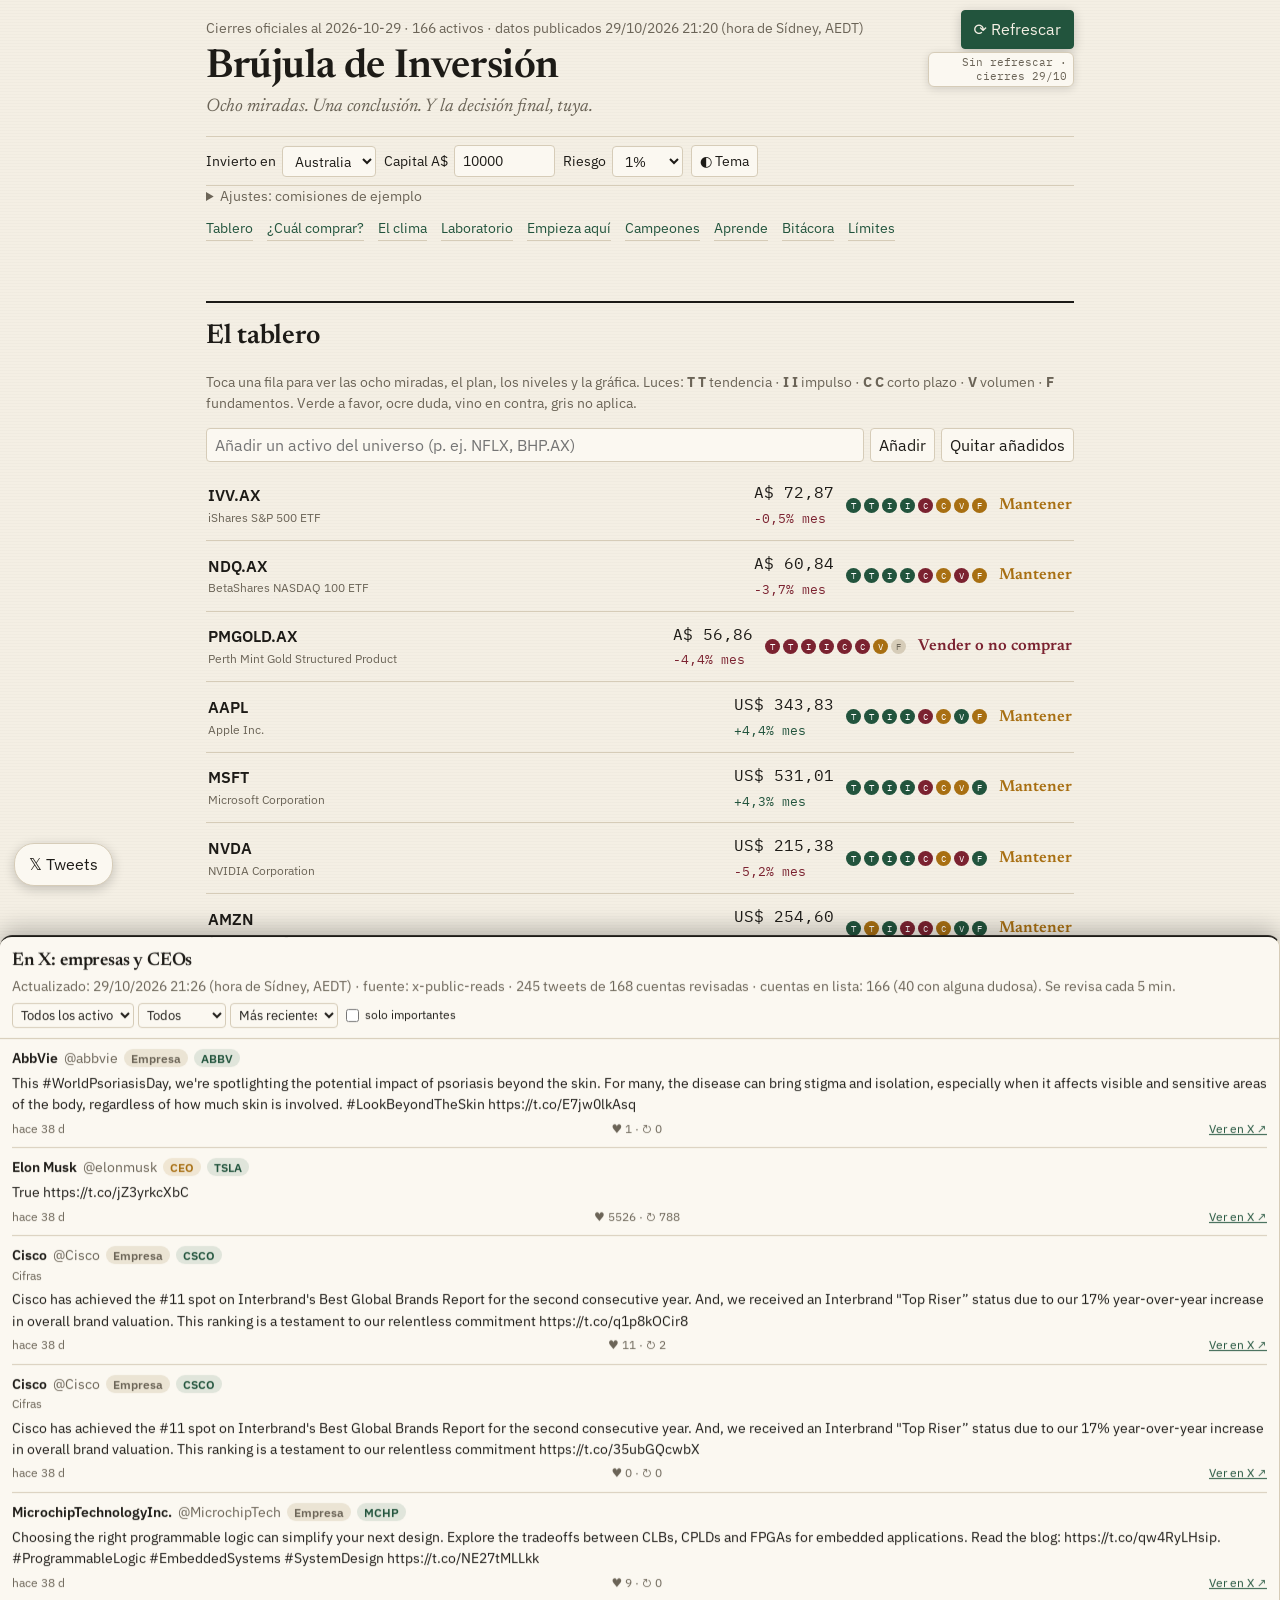
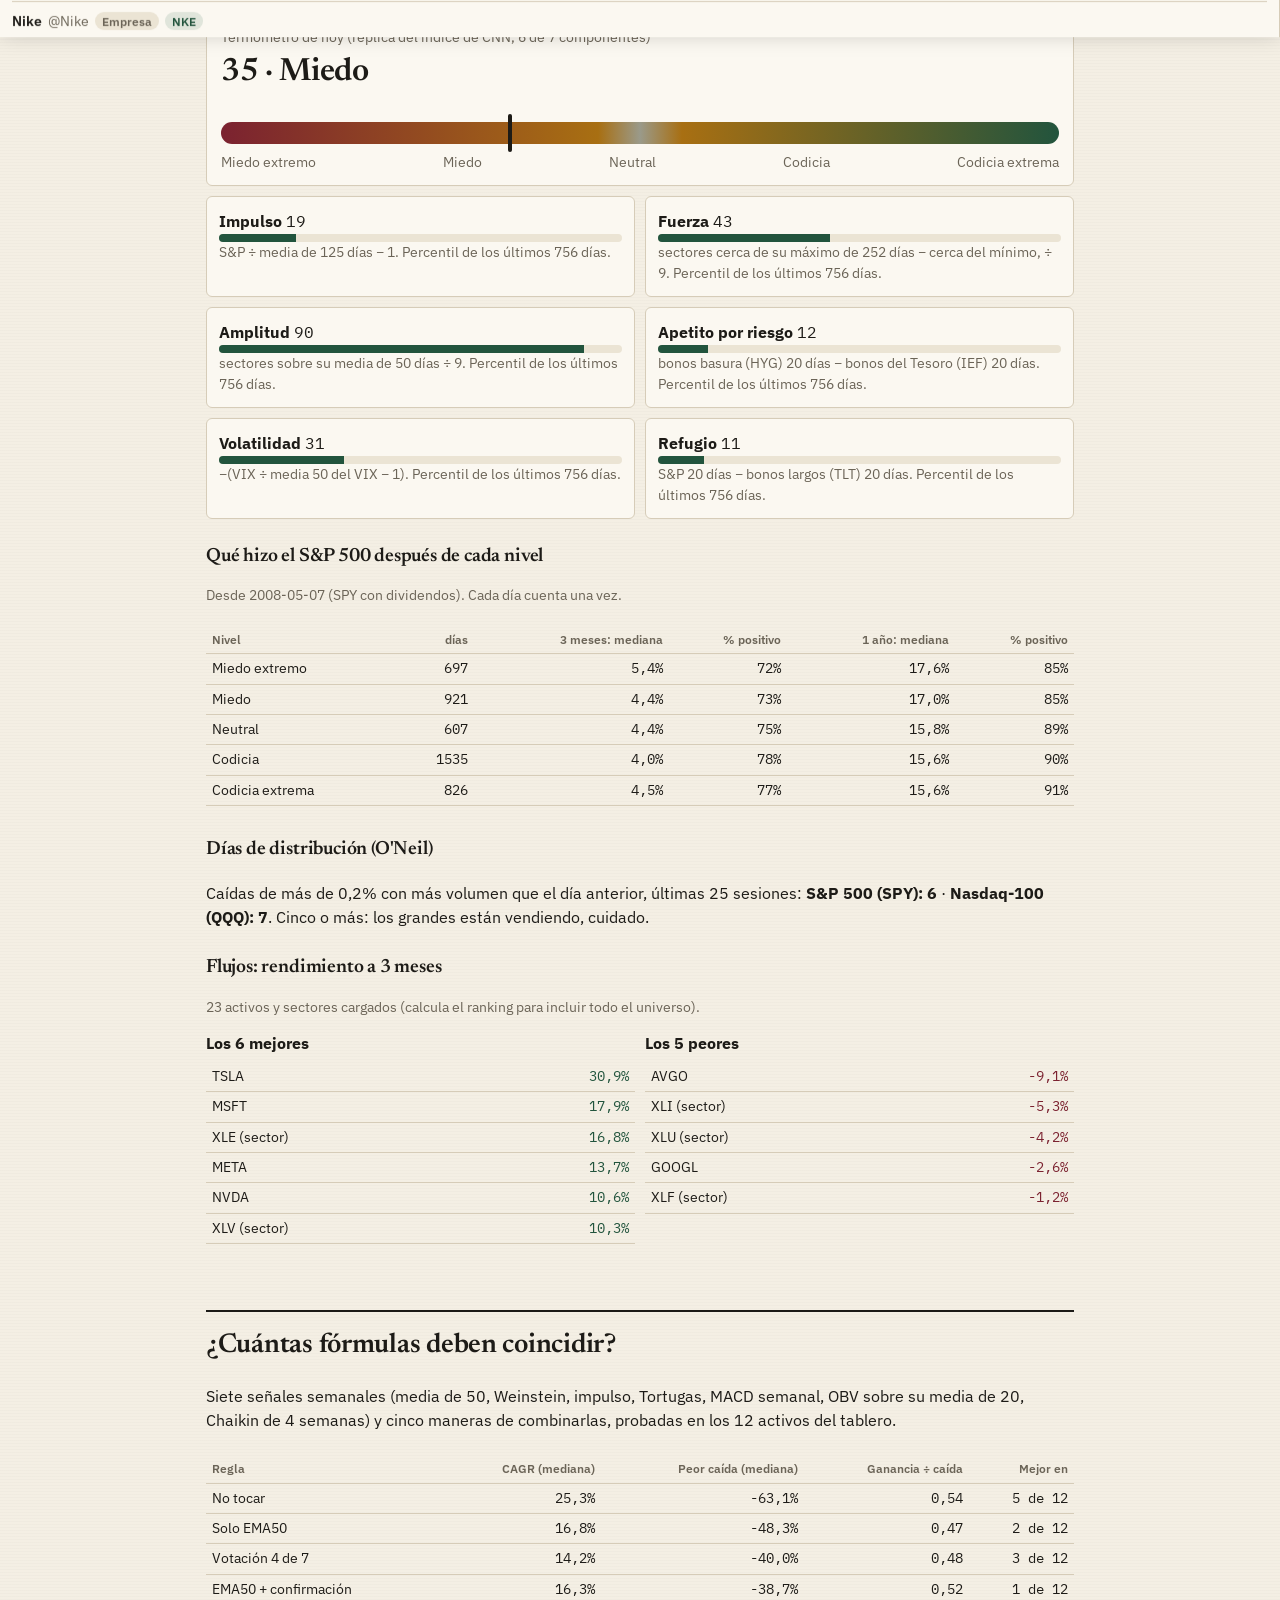
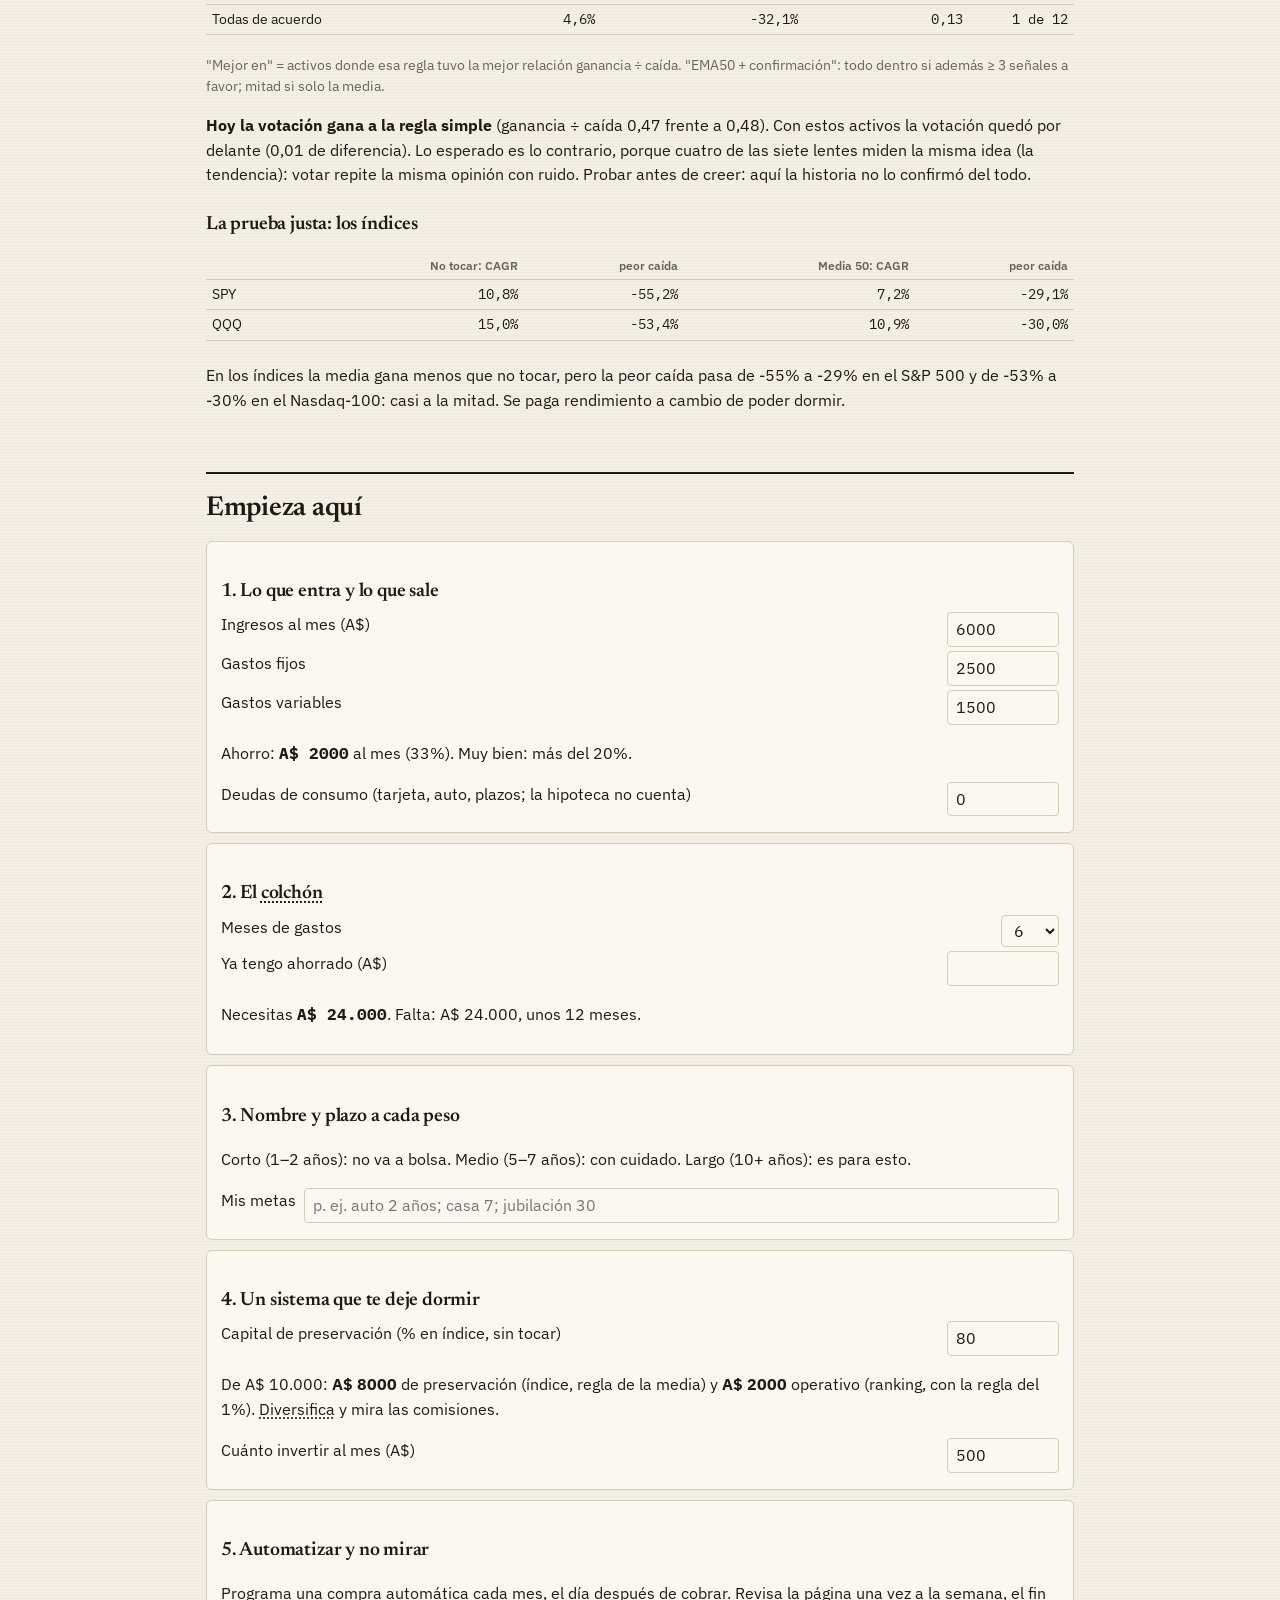
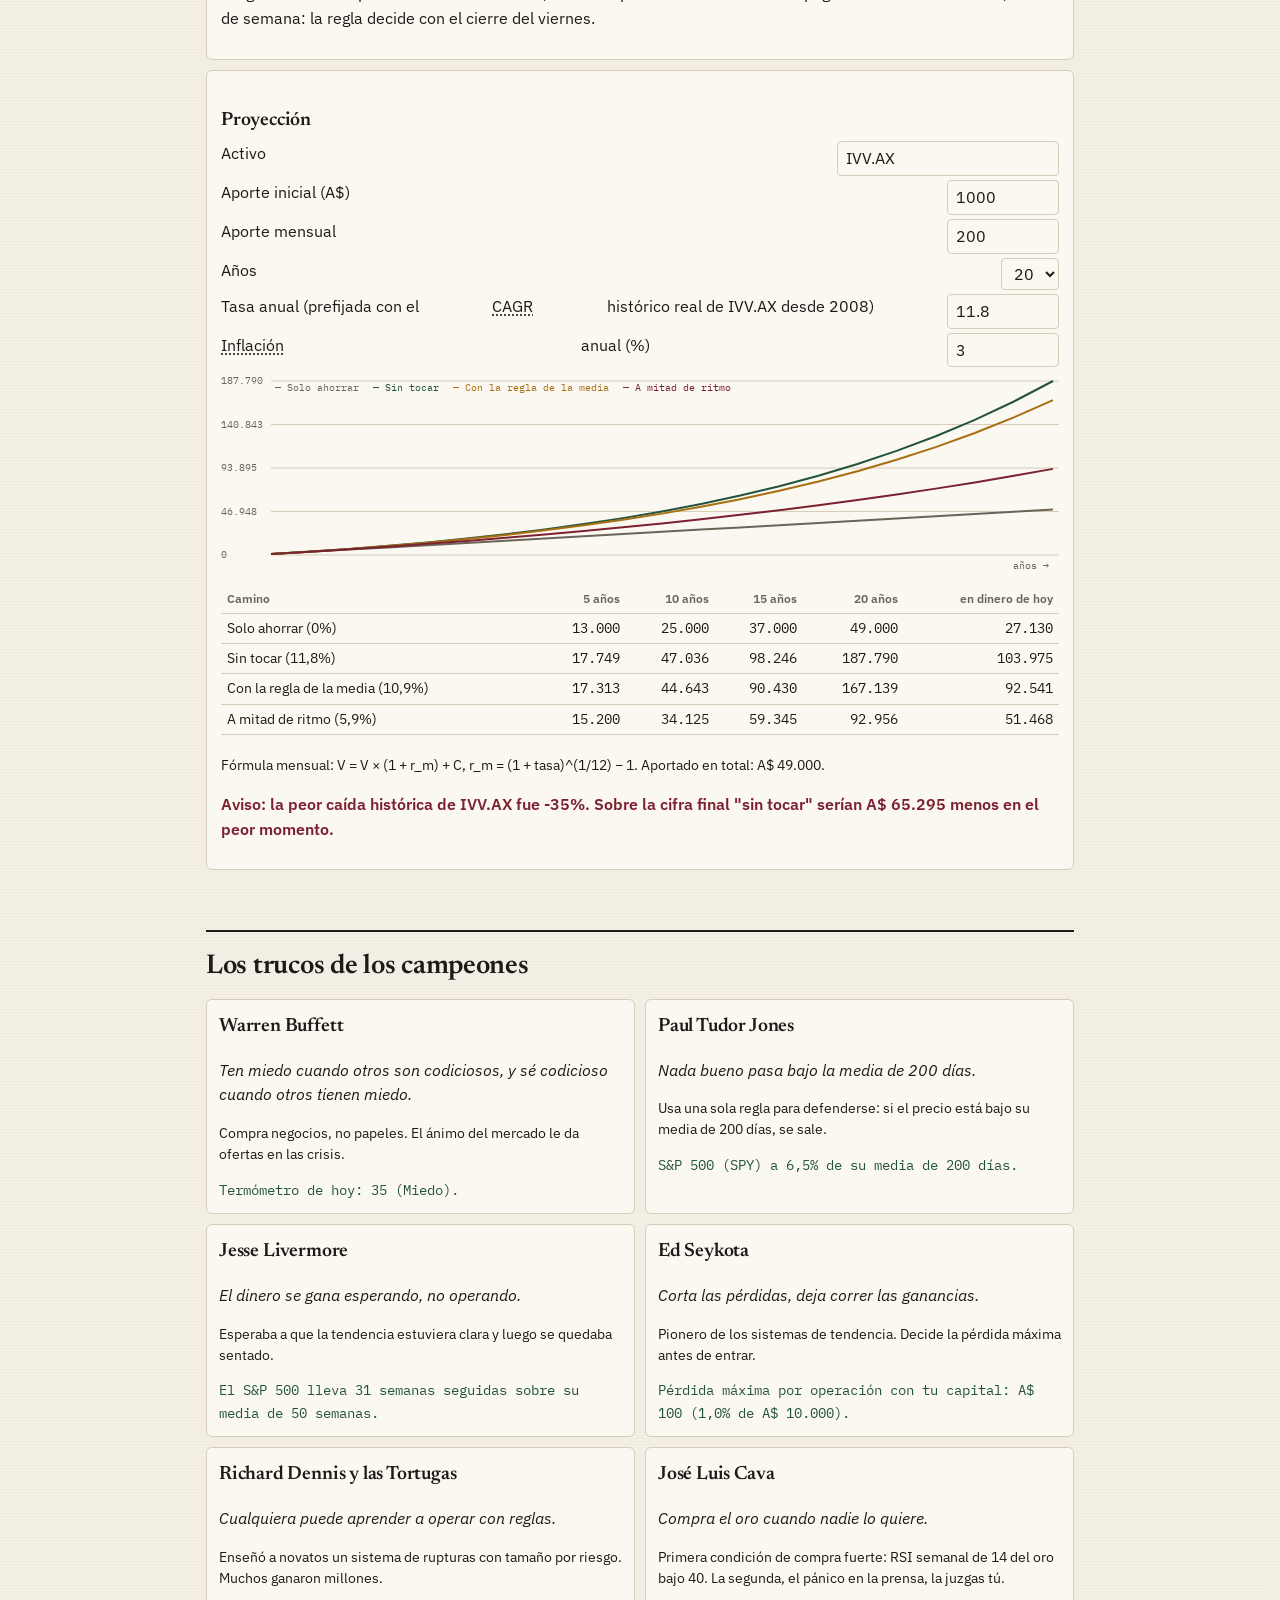
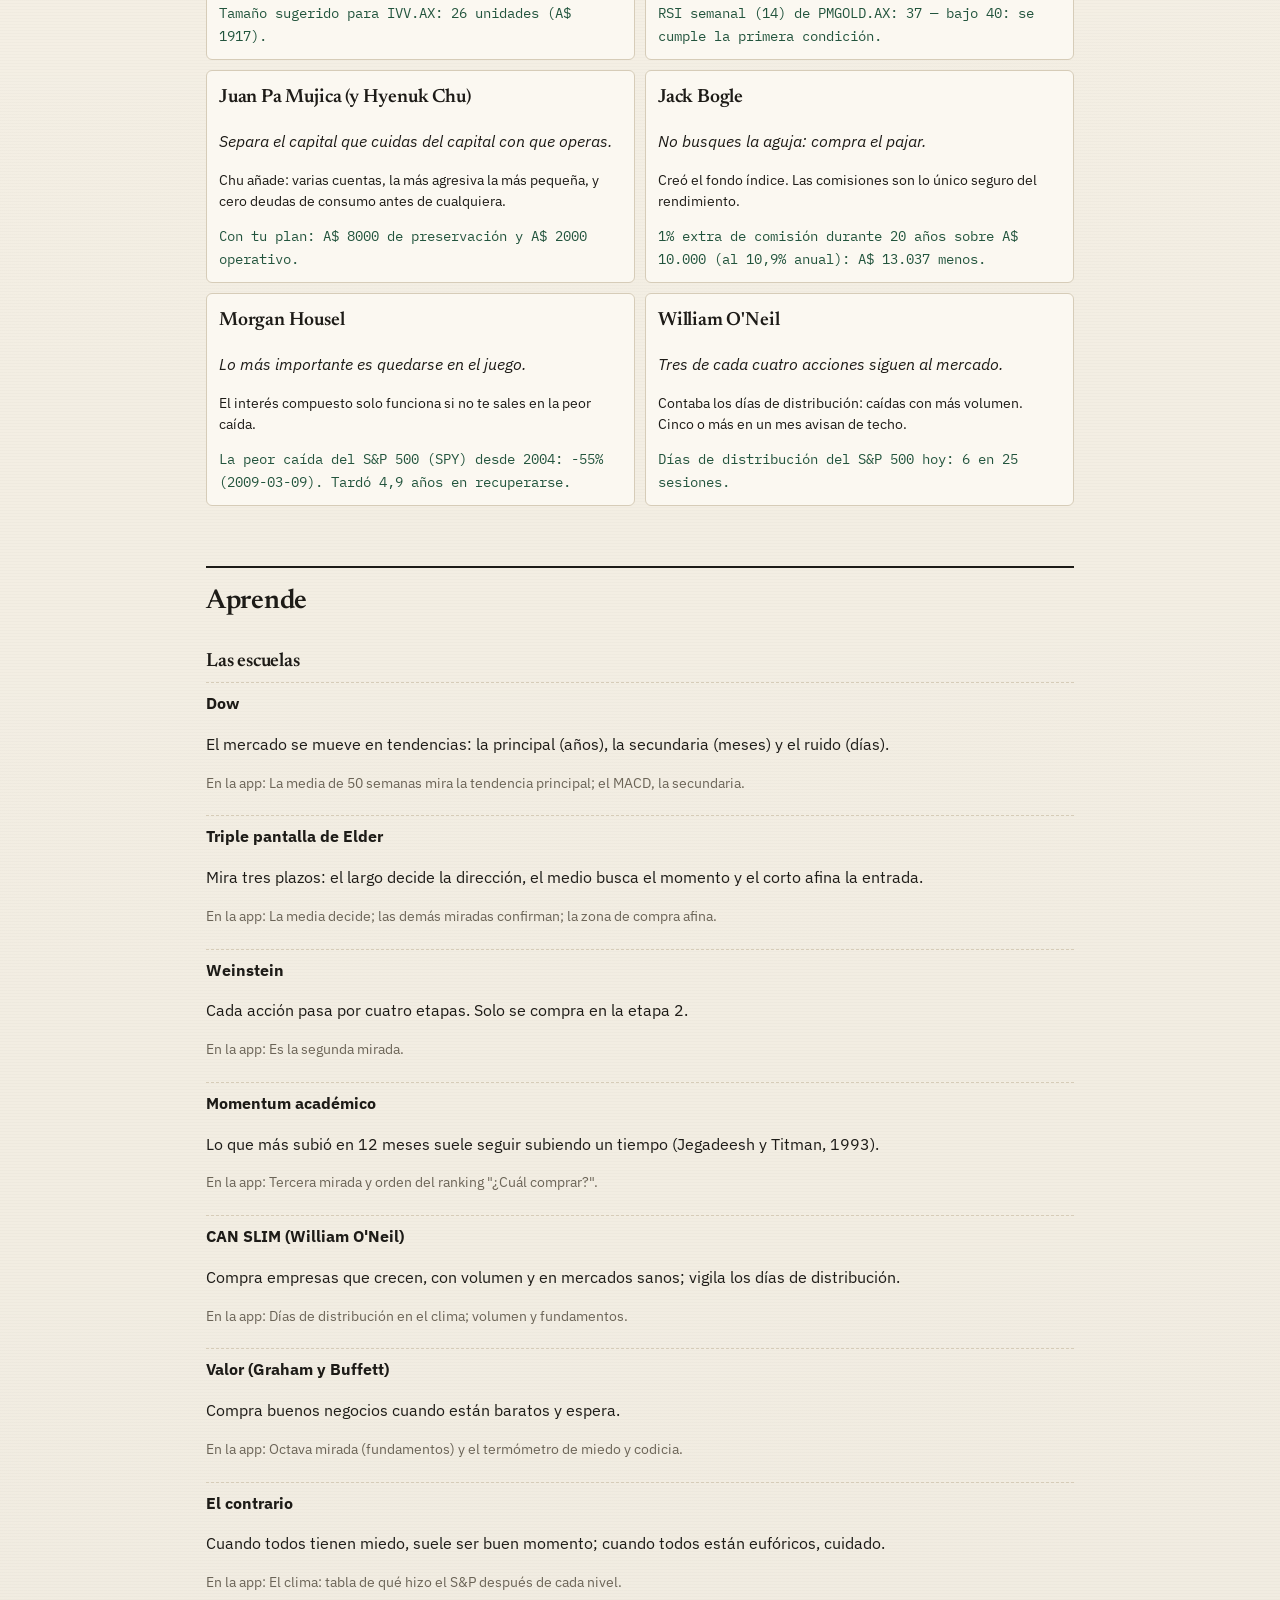
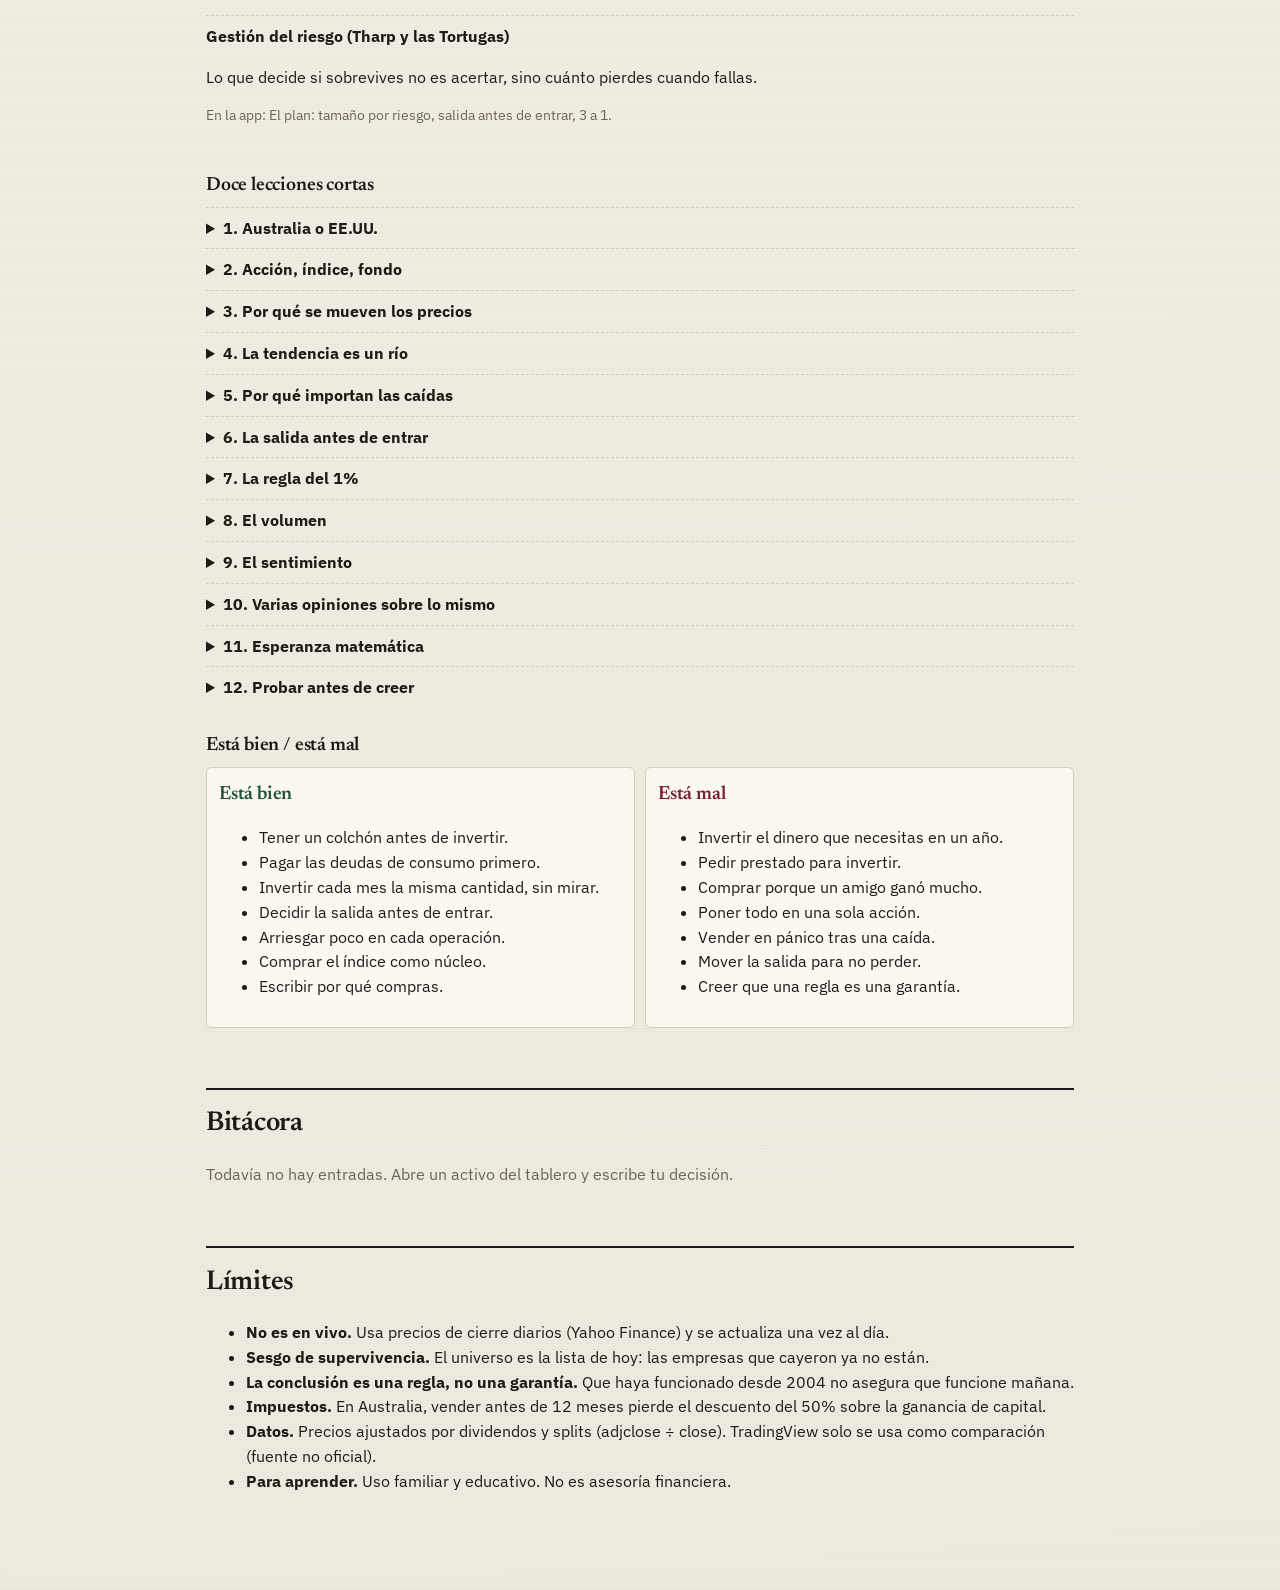
==== commit ac9db994: "Menú Ordenar en la columna de tweets (recientes / corazones)" ====
--- a/index.html
+++ b/index.html
@@ -60,7 +60,7 @@
 #tw .twh{position:sticky;top:0;background:var(--card);padding:10px 12px;border-bottom:1px solid var(--line);z-index:2}
 #tw .twh h2{font-size:1.15rem;margin:0;border:0;padding:0}
 #tw .ex{background:var(--red);color:#fff;font:700 1.05rem/1.2 var(--sans);text-align:center;padding:8px;border-radius:4px;margin:8px 0;letter-spacing:.04em}
-#tw .twf{display:flex;flex-wrap:wrap;gap:4px;margin-top:6px}#tw .twf select{font-size:.8rem;padding:2px 4px;max-width:9.5em}#tw .twf label{font-size:.78rem;display:flex;gap:3px;align-items:center}
+#tw .twf{display:flex;flex-wrap:wrap;gap:4px;margin-top:6px}#tw .twf select{font-size:.8rem;padding:2px 4px;max-width:9.5em}#tw #twSort{max-width:8.5em}#tw .twf label{font-size:.78rem;display:flex;gap:3px;align-items:center}
 #tw .tl{padding:0 12px 80px}
 .tweet{border-bottom:1px solid var(--line);padding:9px 0;animation:none}
 .tweet.nuevo{animation:slidein .6s ease-out;background:linear-gradient(90deg,var(--greenS),transparent 70%)}
@@ -125,7 +125,7 @@
 <li><b>Para aprender.</b> Uso familiar y educativo. No es asesoría financiera.</li></ul></section>
 </div><div id="tip"></div>
 <aside id="tw" aria-label="Tweets de empresas y CEOs"><div class="twh"><h2>En X: empresas y CEOs</h2><div id="twEx"></div><div class="small mute" id="twMeta">Cargando…</div>
-<div class="twf"><select id="twSym" title="Activo"></select><select id="twRole" title="Quién"><option value="*">Todos</option><option value="empresa">Empresas</option><option value="ceo">CEOs</option></select><label><input type="checkbox" id="twImp"> solo importantes</label></div></div><div class="tl" id="twList"></div></aside>
+<div class="twf"><select id="twSym" title="Activo"></select><select id="twRole" title="Quién"><option value="*">Todos</option><option value="empresa">Empresas</option><option value="ceo">CEOs</option></select><select id="twSort" title="Ordenar"><option value="recent">Más recientes</option><option value="likes-desc">Hi corazones</option><option value="likes-asc">Low corazones</option></select><label><input type="checkbox" id="twImp"> solo importantes</label></div></div><div class="tl" id="twList"></div></aside>
 <button id="twToggle" title="Mostrar u ocultar los tweets">𝕏 Tweets<span class="n" id="twN" style="display:none"></span></button>
 <script>/* Textos fijos (enseñanza). Separados del motor y de la interfaz. */
 window.TXT = {
@@ -705,6 +705,18 @@
   for (const t of own) if (!seen.has(lc(t.handle))) add('extra', t.handle, t.role === 'ceo' ? 'Directivo' : 'Otra cuenta', t.status);
   return out;
 };
+
+/* Orden de la columna: 'recent' (más recientes), 'likes-desc' (Hi corazones), 'likes-asc' (Low corazones).
+   Sin métricas = 0 likes. Empates: más nuevo primero (y luego por id). No modifica la lista de entrada. */
+E.TWEET_SORTS = { recent: 'Más recientes', 'likes-desc': 'Hi corazones', 'likes-asc': 'Low corazones' };
+E.tweetLikes = t => { const v = t && t.metrics ? Number(t.metrics.likes) : 0; return isFinite(v) && v > 0 ? v : 0; };
+E.sortTweets = function (list, mode) {
+  const byDate = (a, b) => (b.ts - a.ts) || (String(a.id) < String(b.id) ? 1 : String(a.id) > String(b.id) ? -1 : 0);
+  const arr = (Array.isArray(list) ? list : []).slice();
+  if (mode === 'likes-desc') return arr.sort((a, b) => (E.tweetLikes(b) - E.tweetLikes(a)) || byDate(a, b));
+  if (mode === 'likes-asc') return arr.sort((a, b) => (E.tweetLikes(a) - E.tweetLikes(b)) || byDate(a, b));
+  return arr.sort(byDate);
+};
 E.newTweetIds = (prevIds, list) => list.filter(t => !prevIds.has(t.id)).map(t => t.id);
 
 /* conveniencia: analizar un activo completo */
@@ -1113,7 +1125,7 @@
   sel.innerHTML = `<option value="*">Todos los activos</option><option value="@board">Mi tablero</option>` + syms.map(s => `<option value="${esc(s)}">${esc(s)}</option>`).join('');
   sel.value = [...sel.options].some(o => o.value === cur) ? cur : '*';
   const f = { symbol: sel.value === '@board' ? board() : sel.value, role: $('#twRole').value, important: $('#twImp').checked };
-  const L = E.filterTweets(TW.list, f);
+  const L = E.sortTweets(E.filterTweets(TW.list, f), st.twSort in E.TWEET_SORTS ? st.twSort : 'recent');
   $('#twList').innerHTML = L.length ? L.map(t => `<article data-id="${E.escapeHtml(t.id)}" class="tweet${t.hl.important ? ' imp' : ''}${TW.fresh && TW.fresh.has(t.id) ? ' nuevo' : ''}">
     <div class="who"><b>${E.escapeHtml(t.author)}</b><span class="mute">@${E.escapeHtml(t.handle)}</span><span class="tag ${t.role === 'ceo' ? 'z' : 'n'}">${t.role === 'ceo' ? 'CEO' : 'Empresa'}</span><span class="tag p">${E.escapeHtml(t.symbol)}</span>${t.status === 'dudosa' ? '<span class="dud" title="No está confirmado que esta cuenta sea oficial">cuenta dudosa</span>' : ''}</div>
     ${t.hl.important ? `<div class="hl">★ Importante: ${t.hl.reasons.map(E.escapeHtml).join(' · ')}</div>` : t.hl.reasons.length ? `<div class="hl" style="color:var(--mute);font-weight:400">${t.hl.reasons.map(E.escapeHtml).join(' · ')}</div>` : ''}
@@ -1149,6 +1161,8 @@
   if (wide && st.twOpen !== false) document.body.classList.add('tw-on');
   $('#twToggle').onclick = () => { const on = document.body.classList.toggle('tw-on'); if (on) TW.unread = 0; if (matchMedia('(min-width:1300px)').matches) { st.twOpen = on; save(); } renderTweets(); };
   ['#twSym', '#twRole', '#twImp'].forEach(s => $(s).onchange = () => { TW.fresh = null; renderTweets(); });
+  $('#twSort').value = st.twSort in E.TWEET_SORTS ? st.twSort : 'recent';
+  $('#twSort').onchange = () => { st.twSort = $('#twSort').value; save(); TW.fresh = null; renderTweets(); $('#tw').scrollTop = 0; };
   loadTweets(true); TW.timer = setInterval(() => loadTweets(true), TW_POLL_MS);
 }
 
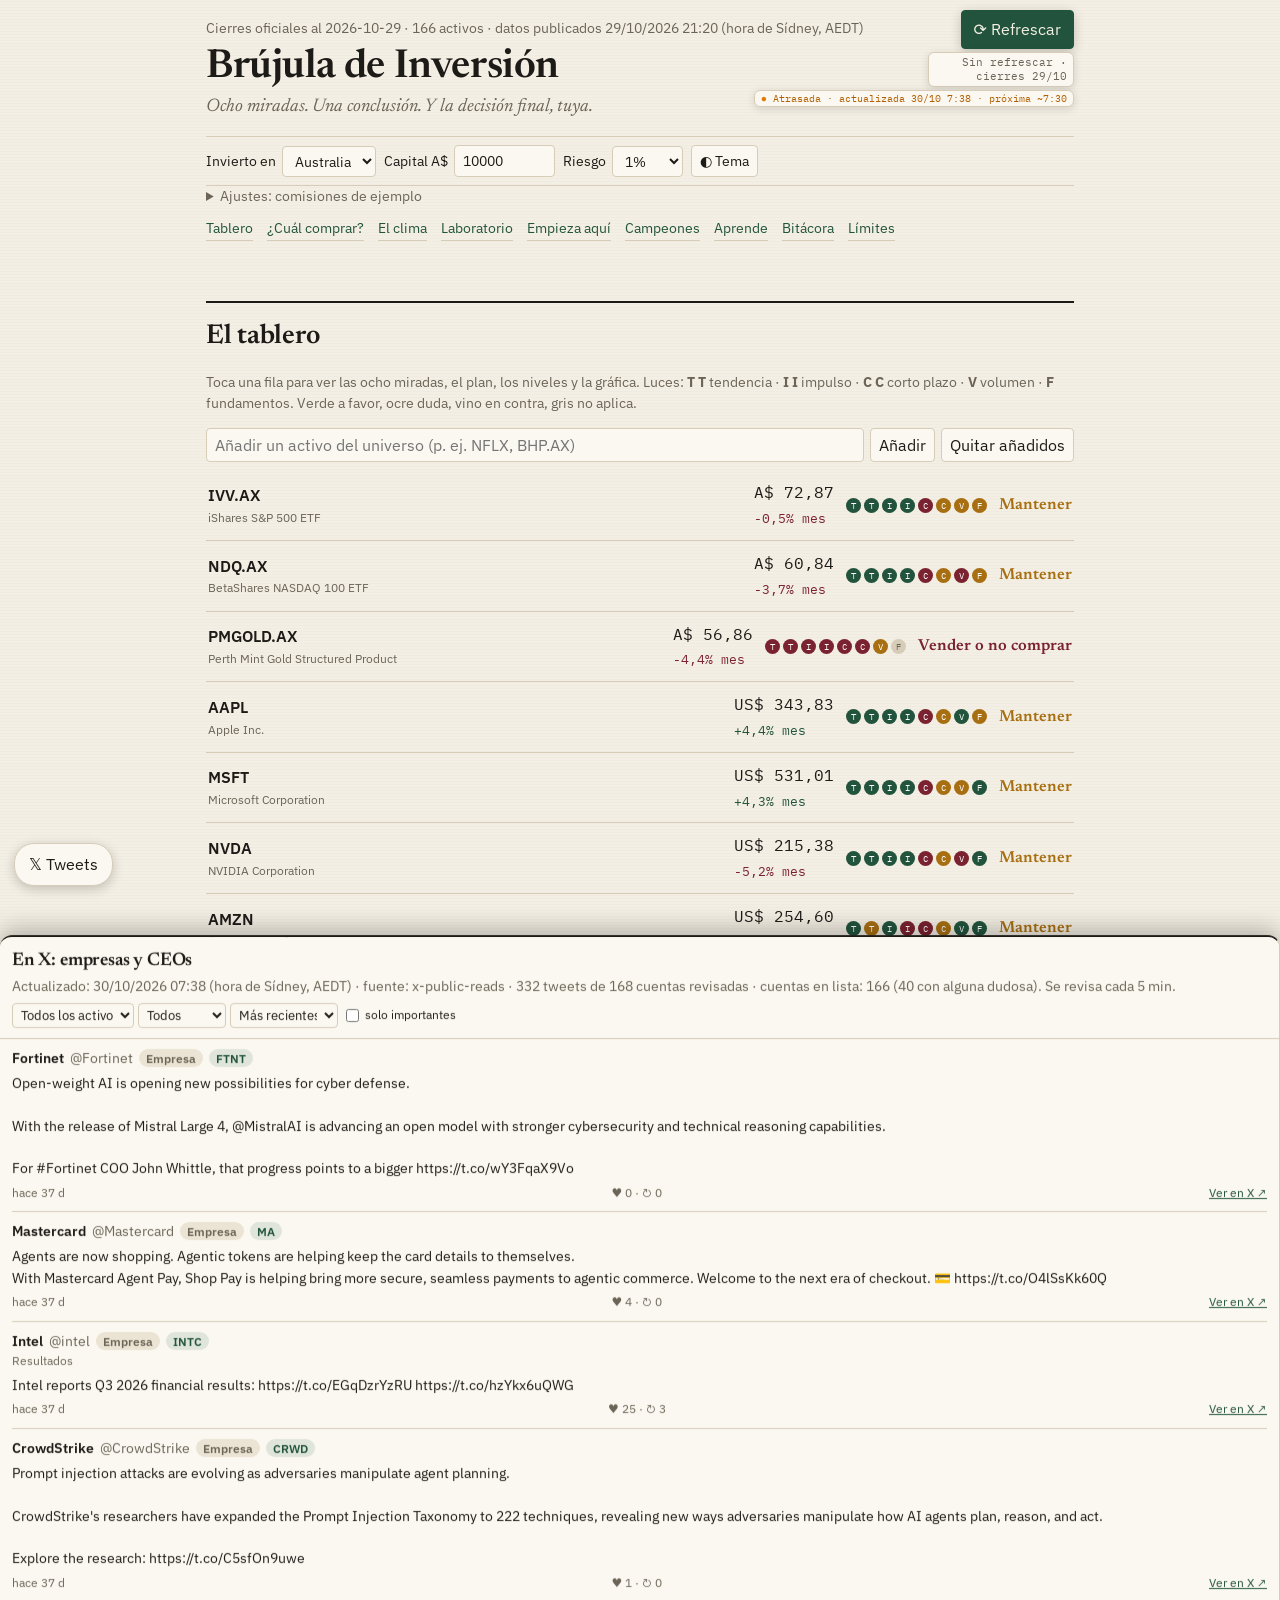
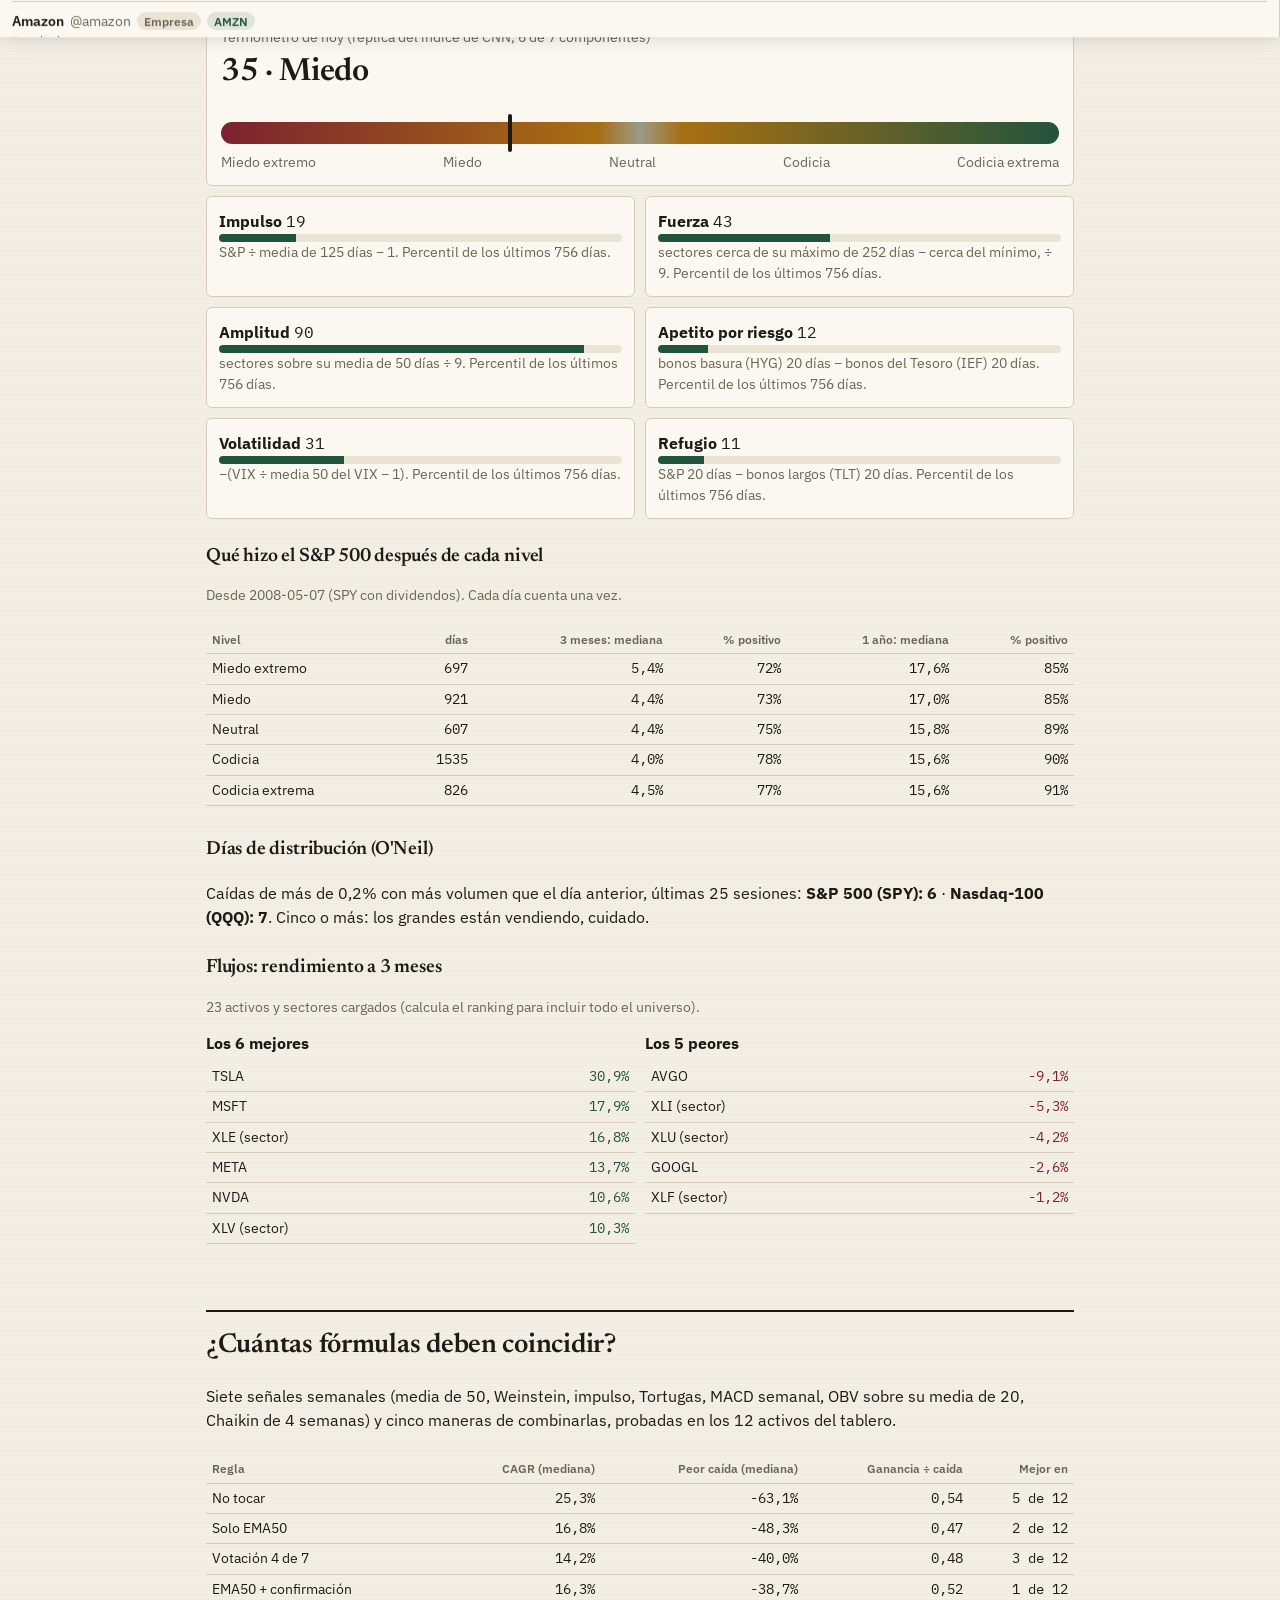
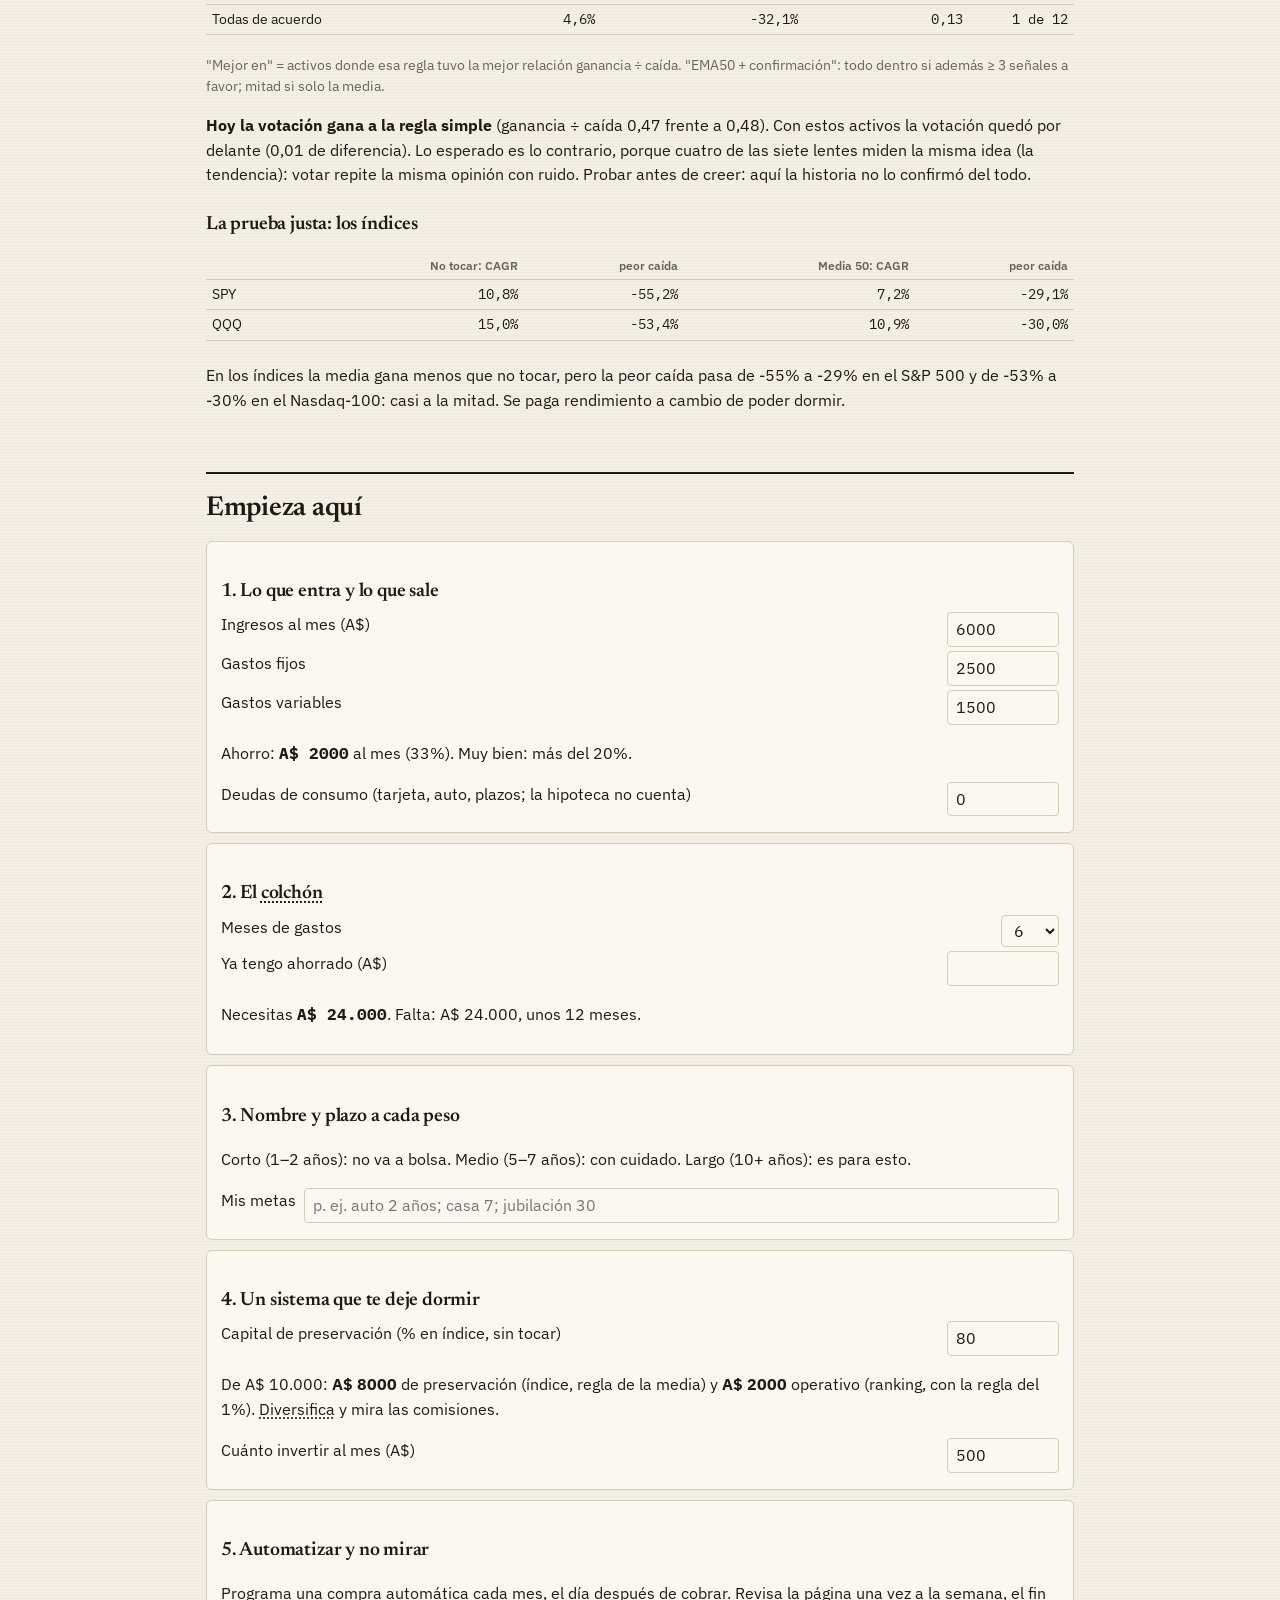
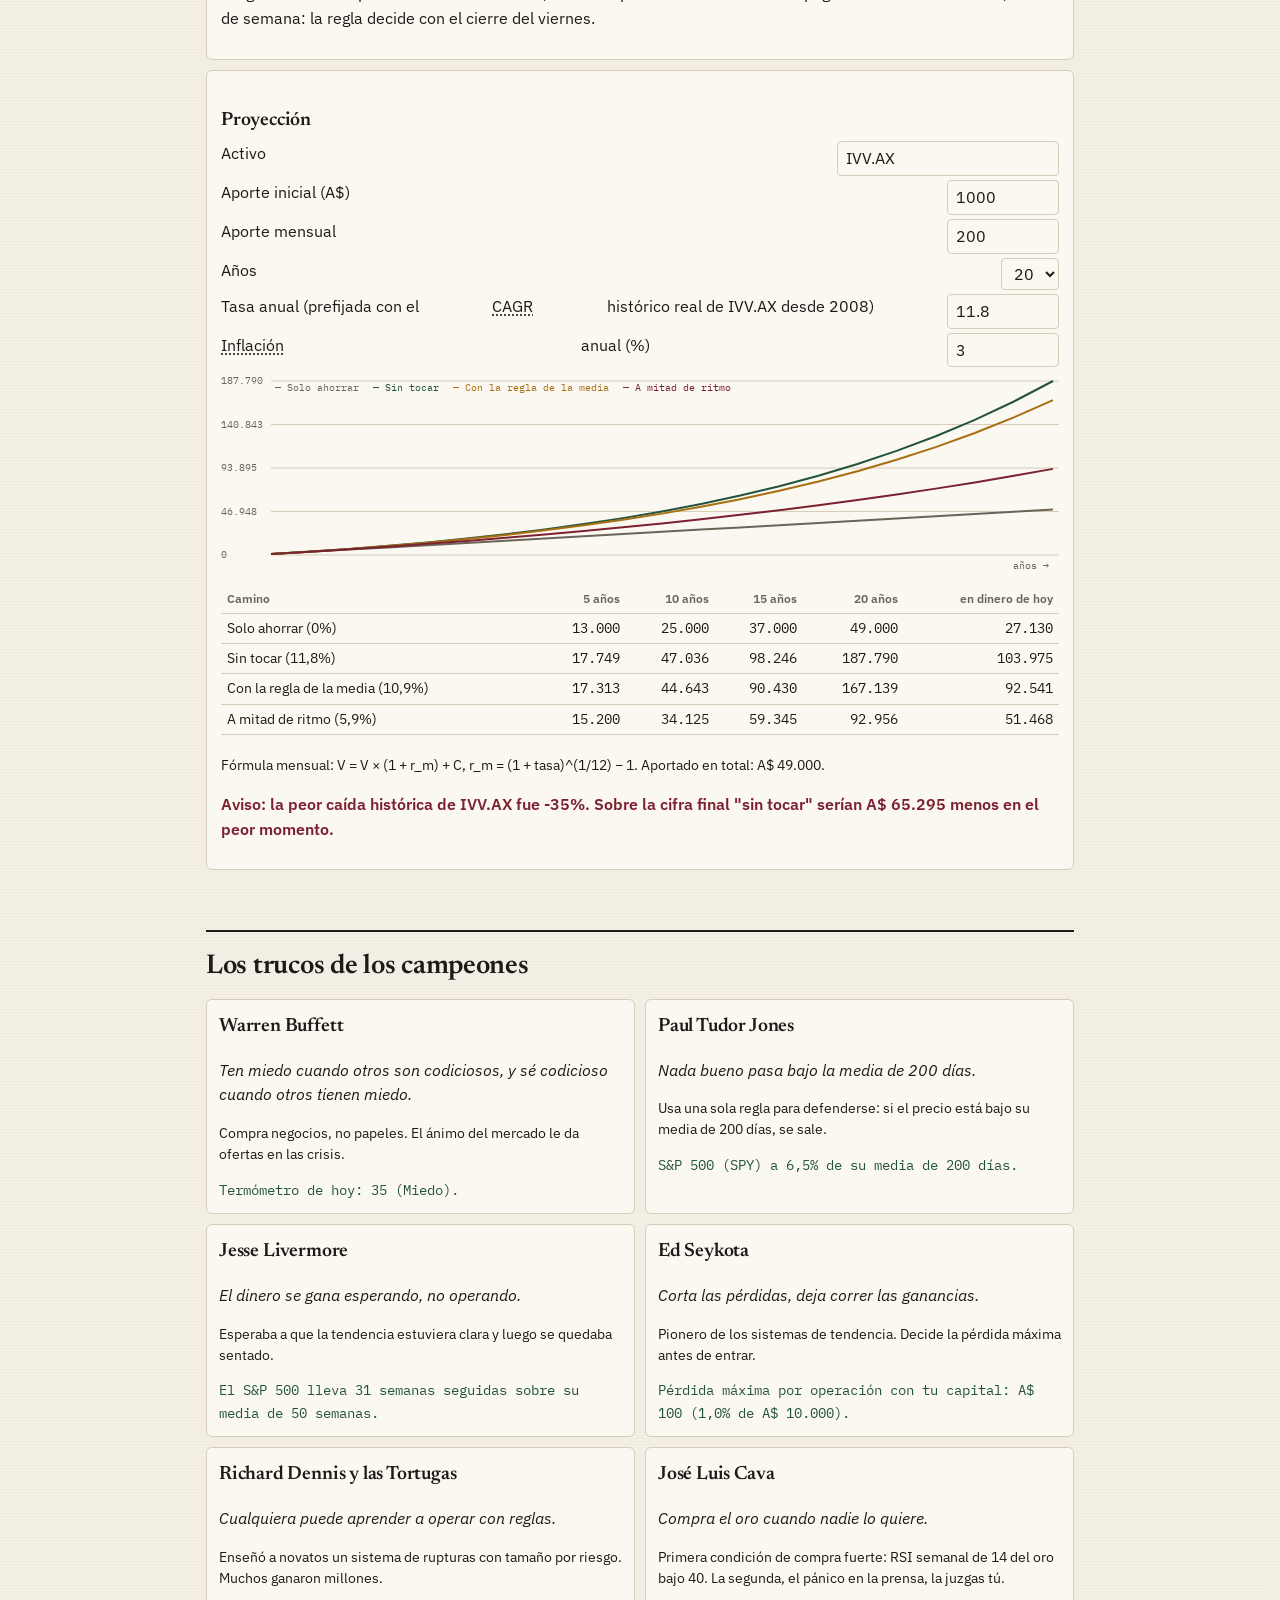
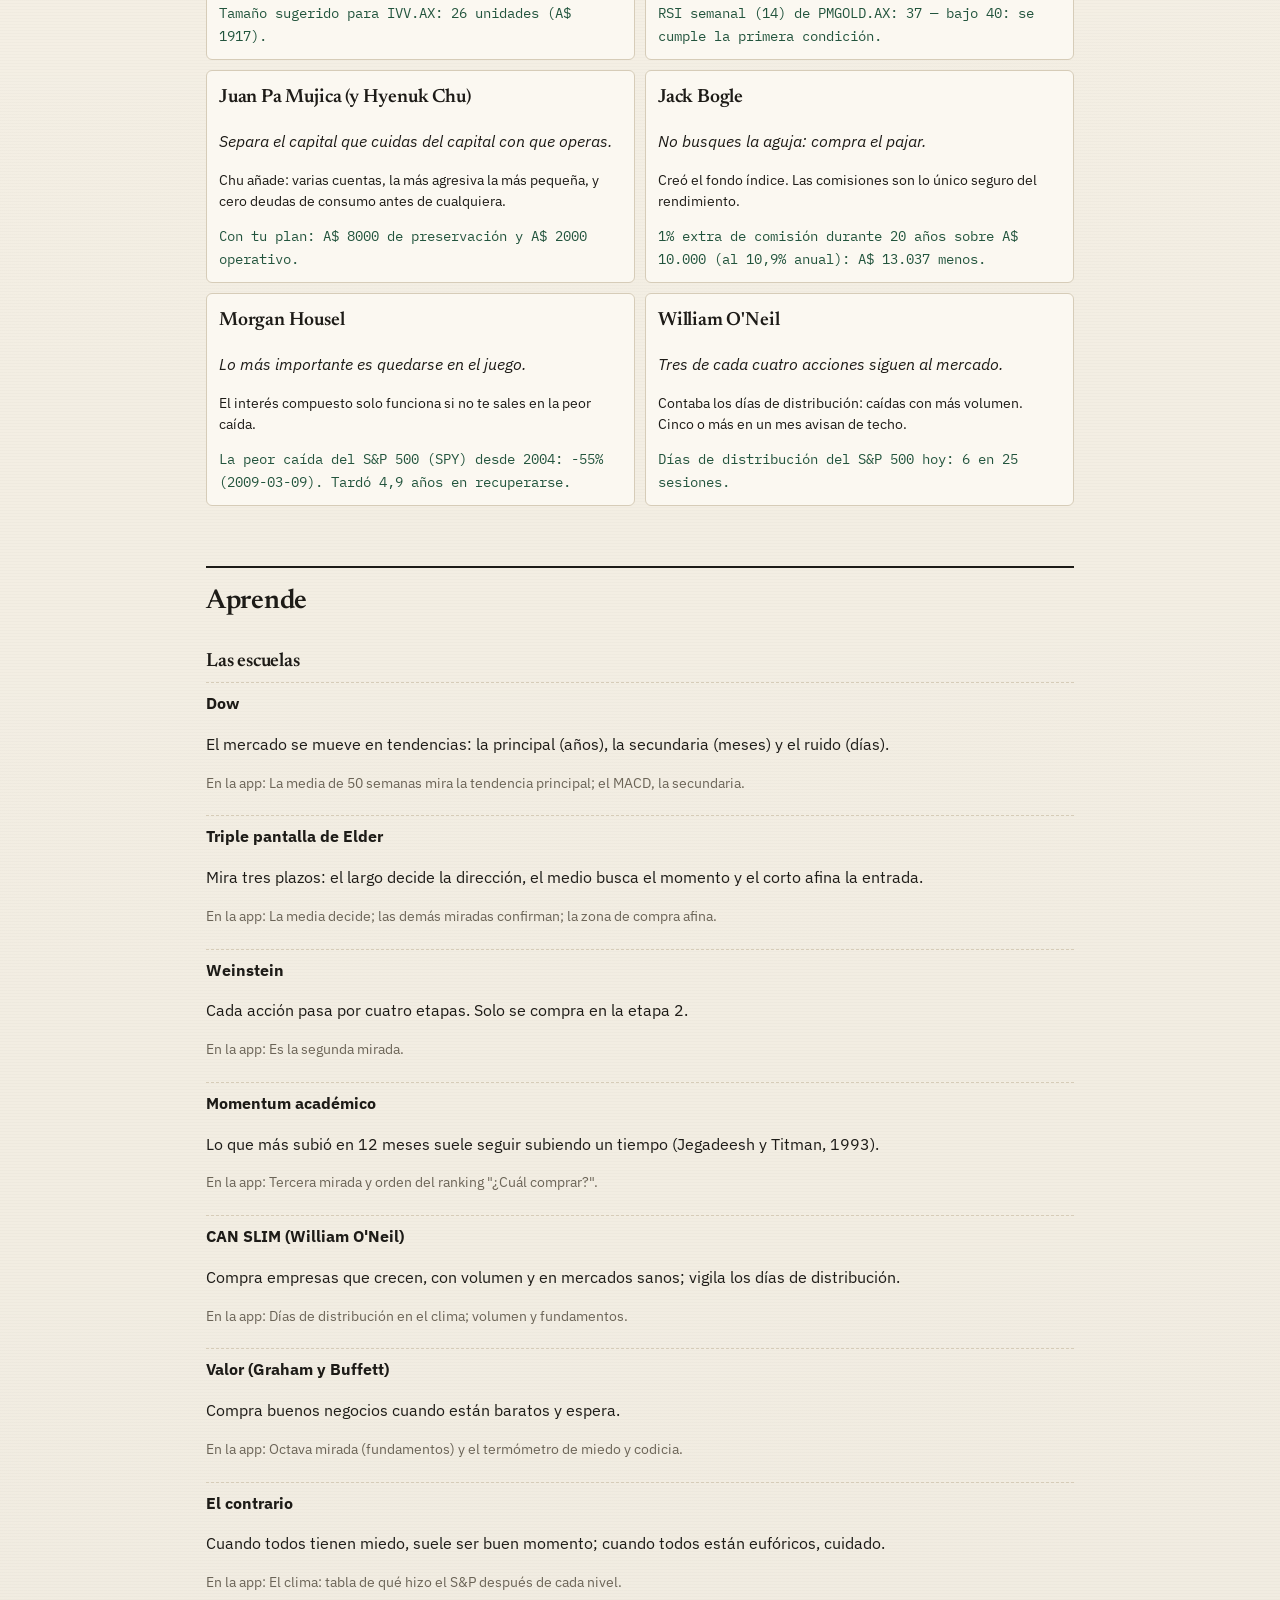
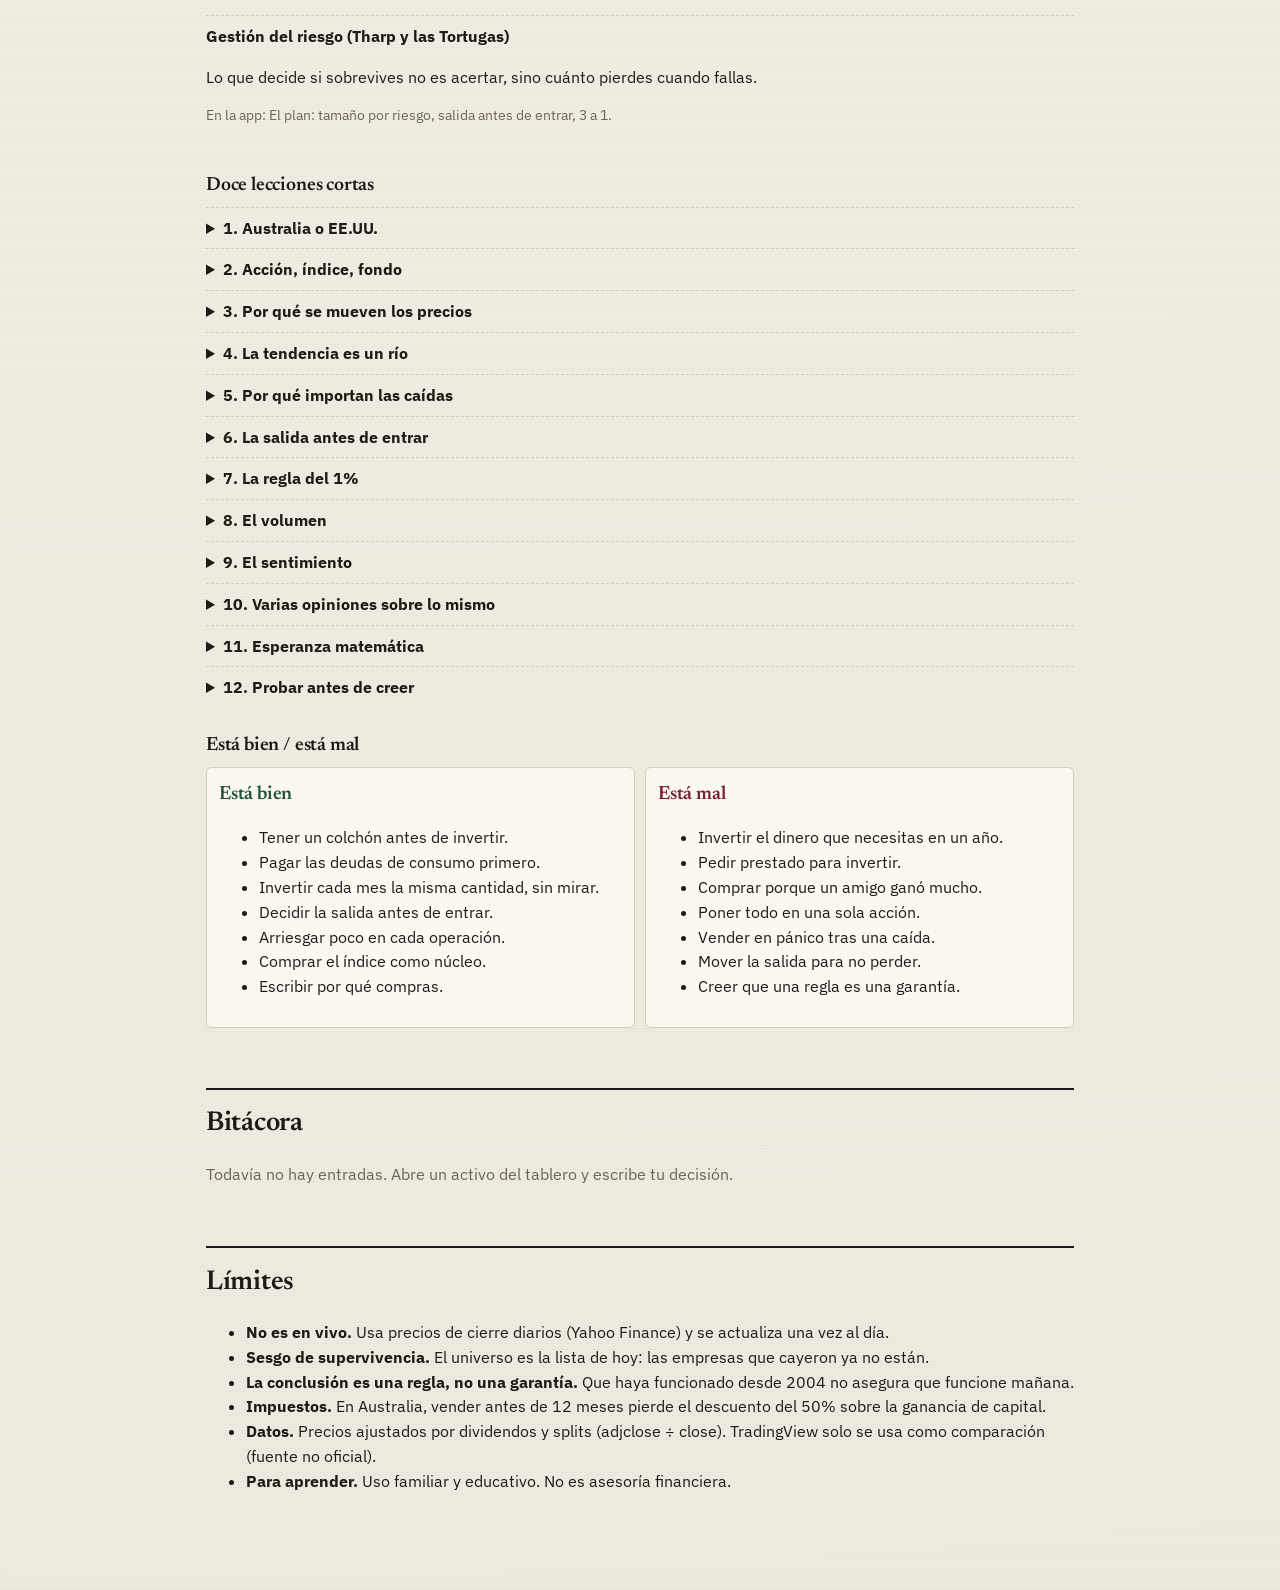
==== commit 775d6060: "Indicador "Activa": estado y próxima actualización de tweets" ====
--- a/index.html
+++ b/index.html
@@ -95,10 +95,13 @@
 #refreshDock>*{pointer-events:auto}
 #refreshDock #refresh{box-shadow:0 3px 12px #0003;padding:6px 12px}
 #refreshStamp{font:.7rem/1.3 var(--mono);background:var(--card);border:1px solid var(--line);border-radius:6px;padding:2px 6px;color:var(--mute);box-shadow:0 2px 8px #0002;text-align:right;max-width:13em}
+#liveDot{position:absolute;right:0;top:calc(100% + 3px);font:.65rem/1.3 var(--mono);background:var(--card);border:1px solid var(--line);border-radius:6px;padding:1px 6px;color:var(--mute);box-shadow:0 2px 8px #0002;white-space:nowrap;cursor:help}
+#liveDot .ld{color:#2e9d4f}#liveDot.late .ld{color:#e07b00}#liveDot.late{color:#b35f00}
+@media (max-width:620px){#liveDot .lw{display:none}}
 @media (min-width:1300px){body.tw-on #refreshDock{right:calc(100vw - max(360px,(100vw - 900px) / 2) - 900px + 16px)}}
 @media (max-width:620px){#refreshDock{top:8px;right:8px}#refreshDock #refresh{padding:5px 10px}#refreshStamp{max-width:11em}}
 </style></head><body><div class="wrap">
-<div id="refreshDock"><button id="refresh" class="pri" title="Vuelve a leer los datos publicados y los precios de hoy">⟳ Refrescar</button><div id="refreshStamp">Sin refrescar</div></div>
+<div id="refreshDock"><button id="refresh" class="pri" title="Vuelve a leer los datos publicados y los precios de hoy">⟳ Refrescar</button><div id="refreshStamp">Sin refrescar</div><div id="liveDot" title="Brújula actualiza los tweets dos veces al día" hidden></div></div>
 <header><div class="mute small" id="asof" style="padding-right:10.5em">Cargando datos…</div><h1>Brújula de Inversión</h1><p class="lema">Ocho miradas. Una conclusión. Y la decisión final, tuya.</p>
 <div id="refreshInfo" class="box small" style="display:none"></div>
 <div class="bar"><label>Invierto en <select id="region"><option value="AU">Australia</option><option value="US">EE.UU.</option></select></label>
@@ -1103,11 +1106,24 @@
 const TW_POLL_MS = 5 * 60 * 1000;   // cada 5 minutos
 const xUrl = u => /^https:\/\/(x|twitter)\.com\//.test(u) ? u : 'https://x.com/';
 function ago(ts) { const m = Math.round((Date.now() - ts) / 6e4); return m < 1 ? 'ahora' : m < 60 ? `hace ${m} min` : m < 1440 ? `hace ${Math.round(m / 60)} h` : `hace ${Math.round(m / 1440)} d`; }
+/* indicador "Activa": edad de tweets.json y próxima actualización (~7:30 y ~18:30, hora de Sídney) */
+function renderLive(gen) {
+  const el = $('#liveDot'), t = Date.parse(gen); if (!el || !isFinite(t)) { if (el) el.hidden = true; return; }
+  const tz = { timeZone: 'Australia/Sydney' }, d = new Date(t), now = new Date();
+  const hm = x => new Intl.DateTimeFormat('es-ES', Object.assign({ hour: 'numeric', minute: '2-digit', hour12: false }, tz)).format(x).replace(/^0(\d)/, '$1');
+  const day = x => new Intl.DateTimeFormat('es-ES', Object.assign({ day: '2-digit', month: '2-digit' }, tz)).format(x);
+  const p = new Intl.DateTimeFormat('en-GB', Object.assign({ hour: '2-digit', minute: '2-digit', hour12: false }, tz)).formatToParts(now);
+  const m = +p.find(q => q.type === 'hour').value % 24 * 60 + +p.find(q => q.type === 'minute').value;
+  const next = m >= 450 && m < 1110 ? '18:30' : '7:30', late = now - t > 14 * 3600e3;
+  el.className = late ? 'late' : ''; el.hidden = false;
+  el.innerHTML = `<span class="ld">●</span> ${late ? 'Atrasada' : 'Activa'} · <span class="lw">actualizada </span>${day(d) === day(now) ? '' : day(d) + ' '}${hm(d)} · <span class="lw">próxima </span>~${next}`;
+}
 async function loadTweets(bust) {
   const old = BUST; BUST = bust ? '?v=' + Date.now() : BUST; let doc;
   try { doc = await load('tweets.json'); } catch (e) { doc = null; } finally { BUST = old; }
   if (!TW.accounts) { try { TW.accounts = await load('x_accounts.json'); } catch (e) { TW.accounts = false; } }
   if (!doc) { $('#twMeta').textContent = 'Todavía no hay tweets publicados (data/tweets.json).'; return; }
+  renderLive(doc.generated_at);
   const P = E.prepareTweets(doc, { now: Date.parse(doc.generated_at) || Date.now(), days: doc.window_days || 7, cap: 500 });
   if (!P.ok) { $('#twMeta').textContent = 'Archivo de tweets no válido: ' + P.errors.join('; '); return; }
   const fresh = TW.seen ? new Set(E.newTweetIds(TW.seen, P.tweets)) : new Set();
